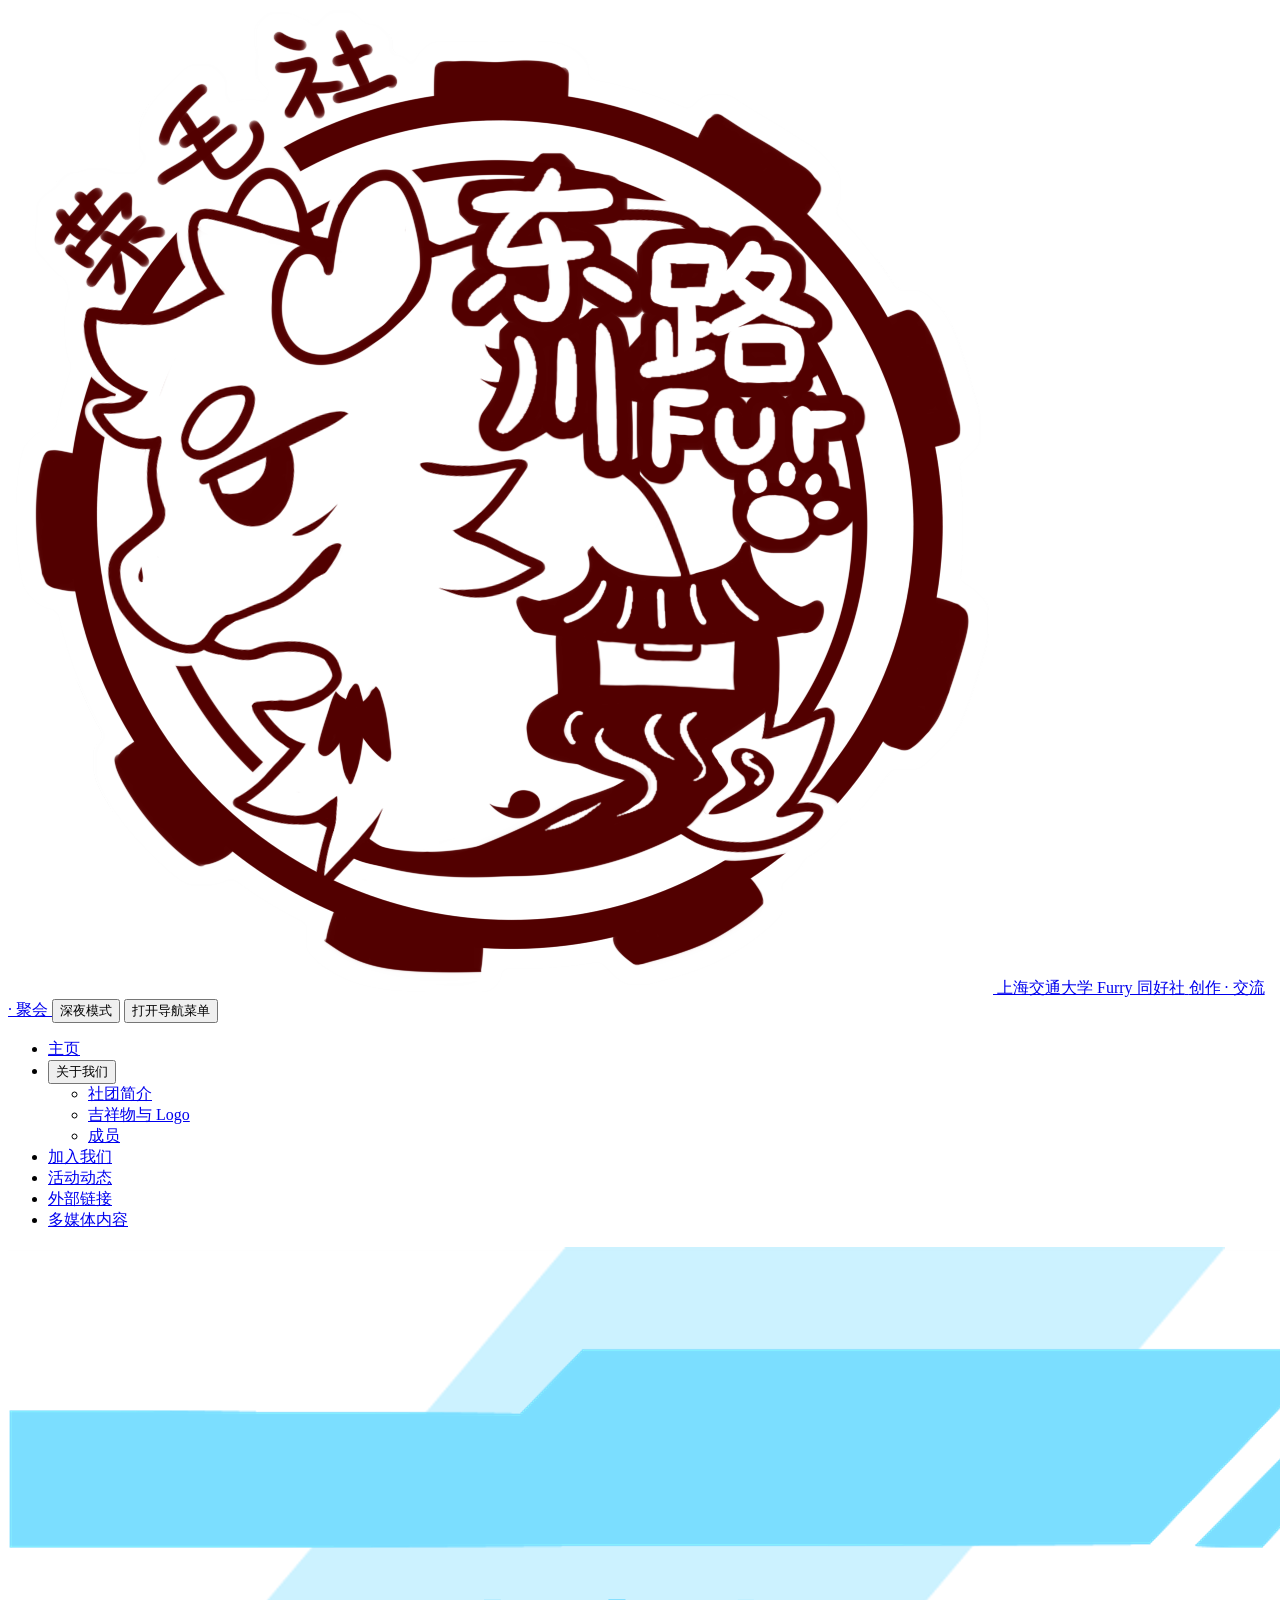
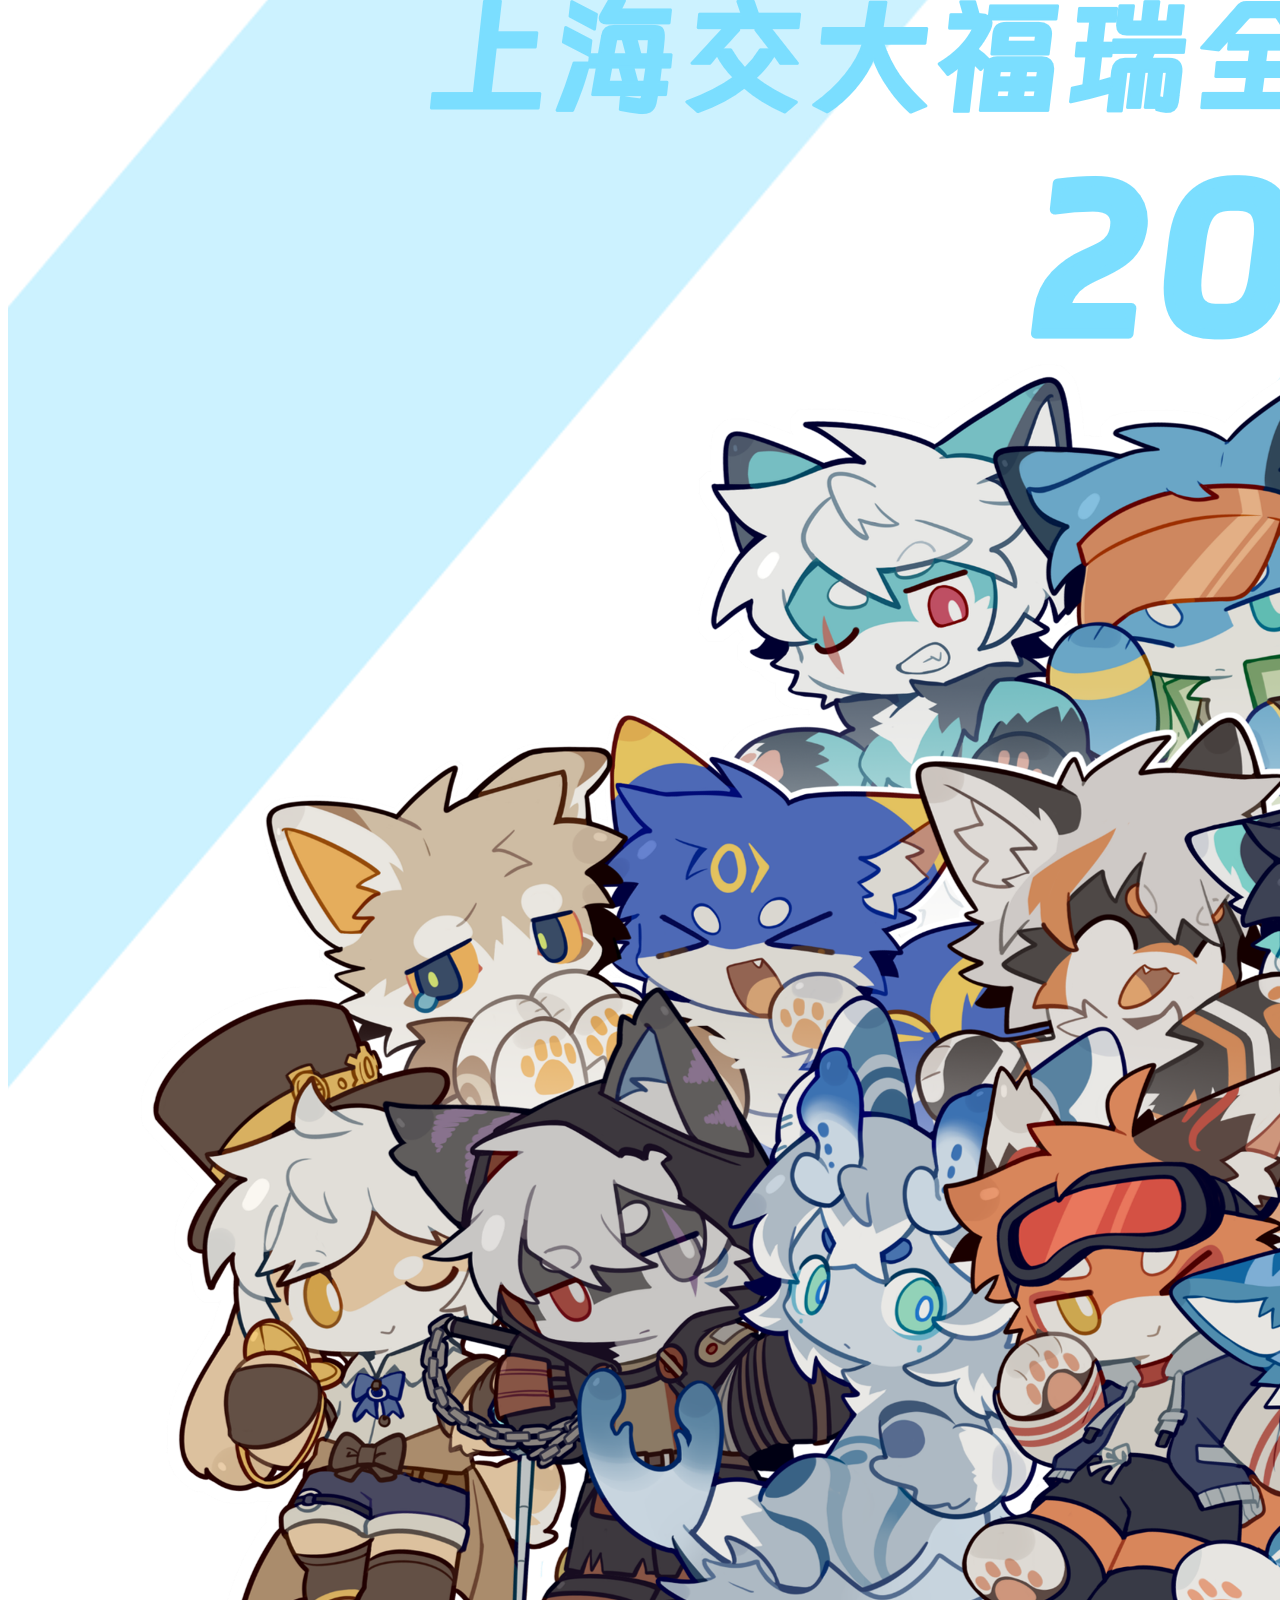
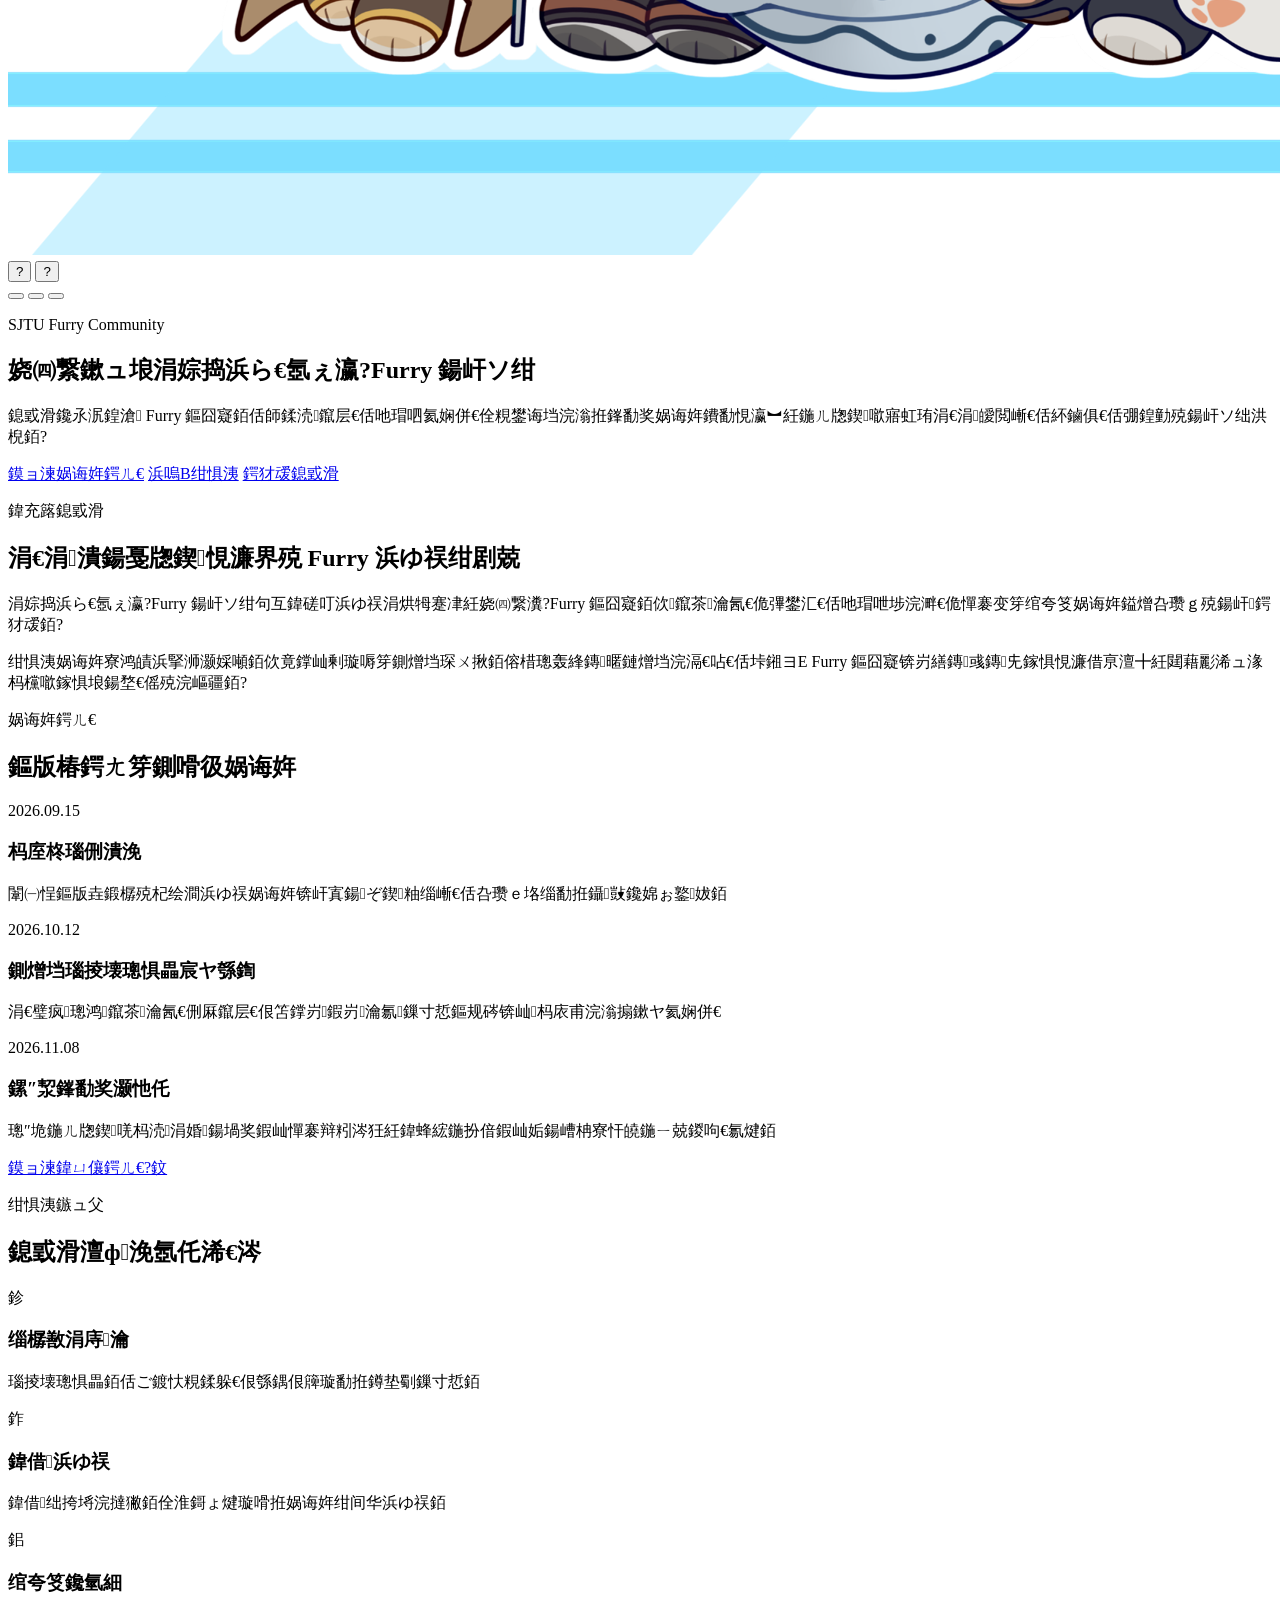
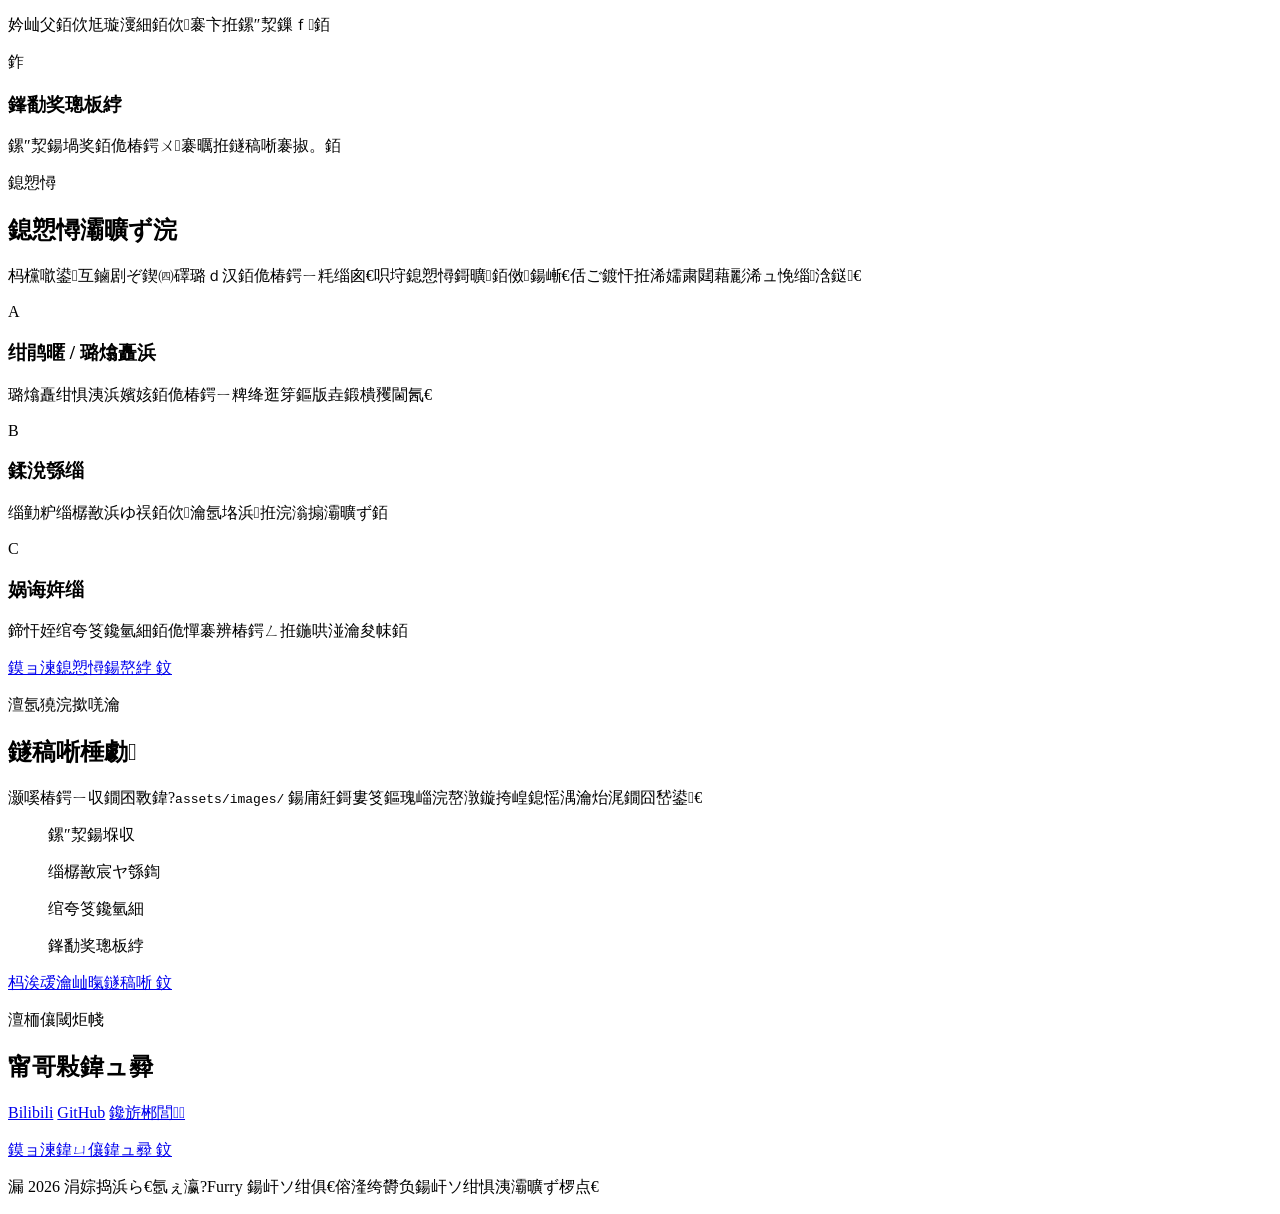
==== index.html @ 6d2794b7 "repair broken page markup" ====
<!doctype html>
<html lang="zh-CN">
<head>
  <meta charset="utf-8">
  <meta name="viewport" content="width=device-width, initial-scale=1">
  <meta name="description" content="涓婃捣浜ら€氬ぇ瀛?Furry 鍚屽ソ绀句富椤碉紝鍖呭惈绀惧洟绠€浠嬨€佹椿鍔ㄩ€氬憡銆佹垚鍛樹粙缁嶃€佸閮ㄩ摼鎺ュ拰鐩稿唽鍐呭銆?>
  <title>涓婃捣浜ら€氬ぇ瀛?Furry 鍚屽ソ绀</title>
  <link rel="stylesheet" href="styles.css">
</head>
<body data-page="index">
  <div data-site-nav-slot></div>

  <main>
    <section class="hero" id="home" aria-label="涓婚〉娆㈣繋鍖?>
      <div class="carousel" data-carousel>
        <div class="slides">
          <article class="slide is-active" data-slide>
            <img src="assets/images/index_display/2025.png" alt="2025 ??????" onerror="this.style.display='none'; this.parentElement.classList.add('is-empty');">
          </article>
          <article class="slide" data-slide>
            <div class="slide-placeholder slide-workshop" role="img" aria-label="??????"></div>
          </article>
          <article class="slide" data-slide>
            <div class="slide-placeholder slide-photo" role="img" aria-label="??????"></div>
          </article>
        </div>
        <button class="carousel-btn prev" type="button" aria-label="?????" data-prev>?</button>
        <button class="carousel-btn next" type="button" aria-label="?????" data-next>?</button>
        <div class="carousel-dots" aria-label="?????">
          <button class="is-active" type="button" aria-label="???? 1 ???" data-dot="0"></button>
          <button type="button" aria-label="???? 2 ???" data-dot="1"></button>
          <button type="button" aria-label="???? 3 ???" data-dot="2"></button>
        </div>
      </div>

      <div class="hero-copy">
        <p class="eyebrow">SJTU Furry Community</p>
        <h1>娆㈣繋鏉ュ埌涓婃捣浜ら€氬ぇ瀛?Furry 鍚屽ソ绀</h1>
        <p>
          鎴戜滑鑱氶泦鍠滄 Furry 鏂囧寲銆佸師鍒涜鑹层€佸吔瑁呬氦娴併€佺粯鐢诲垱浣滃拰鎽勫奖娲诲姩鐨勫悓瀛︼紝鍦ㄦ牎鍥噷寤虹珛涓€涓皧閲嶃€佸紑鏀俱€佸弸鍠勭殑鍚屽ソ绌洪棿銆?
        </p>
        <div class="hero-actions">
          <a class="btn primary" href="announcements/index.html">鏌ョ湅娲诲姩鍔ㄦ€</a>
          <a class="btn secondary" href="about.html">浜嗚В绀惧洟</a>
          <a class="btn secondary" href="join.html">鍔犲叆鎴戜滑</a>
        </div>
      </div>
    </section>

    <section class="section intro" id="intro">
      <div class="section-inner two-column">
        <div>
          <p class="eyebrow">鍏充簬鎴戜滑</p>
          <h2>涓€涓潰鍚戞牎鍥悓濂界殑 Furry 浜ゆ祦绀剧兢</h2>
        </div>
        <div class="prose">
          <p>
            涓婃捣浜ら€氬ぇ瀛?Furry 鍚屽ソ绀句互鍏磋叮浜ゆ祦涓烘牳蹇冿紝娆㈣繋瀵?Furry 鏂囧寲銆佽鑹茶瀹氥€佹彃鐢汇€佸吔瑁呭埗浣溿€佹憚褰变笌绾夸笅娲诲姩鎰熷叴瓒ｇ殑鍚屽鍔犲叆銆?
          </p>
          <p>
            绀惧洟娲诲姩寮鸿皟浜掔浉灏婇噸銆佽竟鐣屾剰璇嗕笌鍘熷垱琛ㄨ揪銆傛棤璁轰綘鏄暱鏈熷垱浣滆€呫€佸垰鎺ヨЕ Furry 鏂囧寲锛岃繕鏄彧鏄兂鎵惧悓濂借亰澶╋紝閮藉彲浠ュ湪杩欓噷鎵惧埌鍚堥€傜殑浣嶇疆銆?
          </p>
        </div>
      </div>
    </section>

    <section class="section band" id="announcements">
      <div class="section-inner">
        <div class="section-heading">
          <p class="eyebrow">娲诲姩鍔ㄦ€</p>
          <h2>鏂版椿鍔ㄤ笌鍘嗗彶娲诲姩</h2>
        </div>
        <!-- 棣栭〉鍙睍绀烘渶杩戜笁鏉℃椿鍔ㄥ姩鎬侊紱瀹屾暣鍐呭璇峰湪 hugo/content/announcements/ 涓淮鎶ゃ€?-->
        <div class="notice-list">
          <article class="notice">
            <time datetime="2026-09-15">2026.09.15</time>
            <h3>杩庢柊瑙侀潰浼</h3>
            <p>闈㈠悜鏂版垚鍛樼殑杞绘澗浜ゆ祦娲诲姩锛屽寘鍚ぞ鍥粙缁嶃€佸叴瓒ｅ垎缁勫拰鑷敱鑱婂ぉ鐜妭銆</p>
          </article>
          <article class="notice">
            <time datetime="2026-10-12">2026.10.12</time>
            <h3>鍘熷垱瑙掕壊璁惧畾宸ヤ綔鍧</h3>
            <p>涓€璧疯璁鸿鑹茶瀹氥€侀厤鑹层€佷笘鐣岃鍜岃瀹氱鏁寸悊鏂规硶锛屾杩庡甫浣滃搧鏉ヤ氦娴併€</p>
          </article>
          <article class="notice">
            <time datetime="2026-11-08">2026.11.08</time>
            <h3>鏍″洯鎽勫奖灏忚仛</h3>
            <p>璁″垝鍦ㄦ牎鍥唴杩涜涓婚鍚堝奖鍜屾憚褰辩粌涔狅紝鍏蜂綋鍦扮偣鍜屾姤鍚嶆柟寮忓皢鍦ㄧ兢鍐呴€氱煡銆</p>
          </article>
        </div>
        <p class="section-more"><a href="announcements/index.html">鏌ョ湅鍏ㄩ儴鍔ㄦ€?鈫</a></p>
      </div>
    </section>

    <section class="section" id="what-we-do">
      <div class="section-inner">
        <div class="section-heading">
          <p class="eyebrow">绀惧洟鏃ュ父</p>
          <h2>鎴戜滑澶ф浼氬仛浠€涔</h2>
        </div>
        <div class="feature-grid">
          <article class="feature">
            <span class="feature-icon">鉁</span>
            <h3>缁樼敾涓庤瀹</h3>
            <p>瑙掕壊璁惧畾銆佸ご鍍忕粯鍒躲€佷綔鍝佷簰璇勫拰鐏垫劅鏁寸悊銆</p>
          </article>
          <article class="feature">
            <span class="feature-icon">鈼</span>
            <h3>鍏借浜ゆ祦</h3>
            <p>鍏借绌挎埓浣撻獙銆佺淮鎶ょ煡璇嗗拰娲诲姩绀间华浜ゆ祦銆</p>
          </article>
          <article class="feature">
            <span class="feature-icon">鈻</span>
            <h3>绾夸笅鑱氫細</h3>
            <p>妗屾父銆佽尪璇濅細銆佽褰卞拰鏍″洯鏁ｆ銆</p>
          </article>
          <article class="feature">
            <span class="feature-icon">鈼</span>
            <h3>鎽勫奖璁板綍</h3>
            <p>鏍″洯鍚堝奖銆佹椿鍔ㄨ褰曞拰鐩稿唽褰掓。銆</p>
          </article>
        </div>
      </div>
    </section>

    <section class="section band" id="members">
      <div class="section-inner">
        <div class="section-heading">
          <p class="eyebrow">鎴愬憳</p>
          <h2>鎴愬憳灞曠ず浣</h2>
          <p>杩欓噷鍙互鏀剧ぞ鍥㈣礋璐ｄ汉銆佹椿鍔ㄧ粍缁囪€呮垨鎴愬憳鎶曠銆傚鍚嶃€佸ご鍍忓拰浠嬬粛閮藉彲浠ュ悗缁浛鎹€</p>
        </div>
        <div class="member-grid">
          <!-- 棣栭〉鍙斁灏戦噺鎴愬憳鎴栭儴闂ㄩ瑙堬紱瀹屾暣绀惧憳璧勬枡璇峰湪 members.html 涓淮鎶ゃ€?-->
          <article class="member">
            <div class="avatar-placeholder">A</div>
            <h3>绀鹃暱 / 璐熻矗浜</h3>
            <p>璐熻矗绀惧洟浜嬪姟銆佹椿鍔ㄧ粺绛逛笌鏂版垚鍛樻矡閫氥€</p>
          </article>
          <article class="member">
            <div class="avatar-placeholder">B</div>
            <h3>鍒涗綔缁</h3>
            <p>缁勭粐缁樼敾浜ゆ祦銆佽瀹氬垎浜拰浣滃搧灞曠ず銆</p>
          </article>
          <article class="member">
            <div class="avatar-placeholder">C</div>
            <h3>娲诲姩缁</h3>
            <p>鍗忓姪绾夸笅鑱氫細銆佹憚褰辨椿鍔ㄥ拰鍦哄湴瀹夋帓銆</p>
          </article>
        </div>
        <p class="section-more"><a href="members.html">鏌ョ湅鎴愬憳鍚嶅綍 鈫</a></p>
      </div>
    </section>

    <section class="section" id="gallery">
      <div class="section-inner">
        <div class="section-heading">
          <p class="eyebrow">澶氬獟浣撳唴瀹</p>
          <h2>鐩稿唽棰勮</h2>
          <p>灏嗘椿鍔ㄧ収鐗囨斁鍏?<code>assets/images/</code> 鍚庯紝鎶婁笅鏂瑰崰浣嶅潡鏇挎崲鎴愮湡瀹炲浘鐗囧嵆鍙€</p>
        </div>
        <!-- 鍥剧墖鏇挎崲鏂规硶锛氭妸鍥剧墖鏀惧叆 assets/images/锛屽啀鎶婂崰浣?div 鏀规垚 img锛屼緥濡傦細
             <img src="assets/images/activity-01.jpg" alt="娲诲姩鍐呭鎻忚堪">
        -->
        <div class="gallery-grid">
          <figure>
            <div class="gallery-placeholder gallery-one"></div>
            <figcaption>鏍″洯鍚堢収</figcaption>
          </figure>
          <figure>
            <div class="gallery-placeholder gallery-two"></div>
            <figcaption>缁樼敾宸ヤ綔鍧</figcaption>
          </figure>
          <figure>
            <div class="gallery-placeholder gallery-three"></div>
            <figcaption>绾夸笅鑱氫細</figcaption>
          </figure>
          <figure>
            <div class="gallery-placeholder gallery-four"></div>
            <figcaption>鎽勫奖璁板綍</figcaption>
          </figure>
        </div>
        <p class="section-more"><a href="gallery.html">杩涘叆瀹屾暣鐩稿唽 鈫</a></p>
      </div>
    </section>

    <section class="section band" id="links">
      <div class="section-inner">
        <div class="section-heading">
          <p class="eyebrow">澶栭儴閾炬帴</p>
          <h2>甯哥敤鍏ュ彛</h2>
        </div>
        <!-- 灏嗕笅闈?href 涓殑 # 鏇挎崲涓虹湡瀹炵綉鍧€銆?-->
        <div class="link-list">
          <a href="#" aria-label="绀惧洟 QQ 缇ら摼鎺ュ崰浣?>绀惧洟 QQ 缇</a>
          <a href="#" aria-label="Bilibili 閾炬帴鍗犱綅">Bilibili</a>
          <a href="#" aria-label="GitHub 閾炬帴鍗犱綅">GitHub</a>
          <a href="mailto:example@example.com">鑱旂郴閭</a>
        </div>
        <p class="section-more"><a href="links.html">鏌ョ湅鍏ㄩ儴鍏ュ彛 鈫</a></p>
      </div>
    </section>
  </main>

  <footer class="footer">
    <p>漏 2026 涓婃捣浜ら€氬ぇ瀛?Furry 鍚屽ソ绀俱€傛湰绔欎负鍚屽ソ绀惧洟灞曠ず椤点€</p>
  </footer>

  <script src="nav.js"></script>
  <script src="script.js"></script>
</body>
</html>
---- styles.css ----
:root {
  --bg: #fffdf8;
  --surface: #ffffff;
  --ink: #1e2430;
  --muted: #657080;
  --line: #e4e8ee;
  --header-bg: rgba(255, 253, 248, 0.92);
  --header-border: rgba(228, 232, 238, 0.85);
  --band: #f4f8f6;
  --coral: #e85d56;
  --teal: #2f9c95;
  --yellow: #f2b84b;
  --leaf: #78a866;
  --shadow: 0 18px 45px rgba(30, 36, 48, 0.12);
  --card-shadow: 0 10px 28px rgba(30, 36, 48, 0.06);
  --hero-overlay: linear-gradient(90deg, rgba(30, 36, 48, 0.64), rgba(30, 36, 48, 0.22) 54%, rgba(30, 36, 48, 0.08));
  --radius: 8px;
  color-scheme: light;
}

:root[data-theme="dark"] {
  --bg: #111418;
  --surface: #1a2027;
  --ink: #edf2f7;
  --muted: #a7b2c2;
  --line: #303946;
  --header-bg: rgba(17, 20, 24, 0.9);
  --header-border: rgba(48, 57, 70, 0.88);
  --band: #151b22;
  --coral: #ff766f;
  --teal: #63d2c9;
  --yellow: #ffd166;
  --leaf: #9fca8f;
  --shadow: 0 18px 45px rgba(0, 0, 0, 0.36);
  --card-shadow: 0 10px 28px rgba(0, 0, 0, 0.24);
  --hero-overlay: linear-gradient(90deg, rgba(10, 13, 18, 0.76), rgba(10, 13, 18, 0.34) 54%, rgba(10, 13, 18, 0.14));
  color-scheme: dark;
}

* {
  box-sizing: border-box;
}

html {
  scroll-behavior: smooth;
}

body {
  margin: 0;
  background: var(--bg);
  color: var(--ink);
  font-family: -apple-system, BlinkMacSystemFont, "Segoe UI", "Microsoft YaHei", sans-serif;
  line-height: 1.6;
  transition: background-color 180ms ease, color 180ms ease;
}

a {
  color: inherit;
  text-decoration: none;
}

img {
  display: block;
  max-width: 100%;
}

button {
  font: inherit;
}

.sr-only {
  position: absolute;
  width: 1px;
  height: 1px;
  padding: 0;
  margin: -1px;
  overflow: hidden;
  clip: rect(0, 0, 0, 0);
  white-space: nowrap;
  border: 0;
}

.site-header {
  position: sticky;
  top: 0;
  z-index: 20;
  background: var(--header-bg);
  border-bottom: 1px solid var(--header-border);
  backdrop-filter: blur(18px);
}

.nav {
  width: min(1160px, calc(100% - 40px));
  min-height: 72px;
  margin: 0 auto;
  display: flex;
  align-items: center;
  justify-content: space-between;
  gap: 24px;
}

.brand {
  display: inline-flex;
  align-items: center;
  gap: 12px;
  min-width: 0;
}

.logo-slot {
  width: 48px;
  height: 48px;
  flex: 0 0 48px;
  display: grid;
  place-items: center;
  overflow: hidden;
  border: 2px dashed rgba(47, 156, 149, 0.45);
  border-radius: 50%;
  background: linear-gradient(135deg, rgba(47, 156, 149, 0.16), rgba(242, 184, 75, 0.18));
}

.logo-slot.is-empty::before {
  content: "LOGO";
  color: var(--teal);
  font-size: 0.72rem;
  font-weight: 800;
  letter-spacing: 0;
}

.brand-title,
.brand-subtitle {
  display: block;
}

.brand-title {
  font-weight: 800;
  line-height: 1.2;
}

.brand-subtitle {
  color: var(--muted);
  font-size: 0.82rem;
}

.nav-menu {
  list-style: none;
  margin: 0;
  margin-left: auto;
  padding: 0;
  display: flex;
  align-items: center;
  gap: 4px;
}

.nav-menu a,
.nav-menu button,
.theme-toggle {
  display: inline-flex;
  align-items: center;
  min-height: 40px;
  padding: 8px 14px;
  border: 0;
  border-radius: var(--radius);
  background: transparent;
  color: var(--ink);
  cursor: pointer;
}

.nav-menu a:hover,
.nav-menu button:hover,
.theme-toggle:hover,
.nav-menu a:focus-visible,
.nav-menu button:focus-visible,
.theme-toggle:focus-visible,
.nav-menu a.is-current,
.nav-menu button.is-current {
  outline: 0;
  background: rgba(47, 156, 149, 0.11);
}

.has-submenu {
  position: relative;
}

.has-submenu > button::after {
  content: "";
  width: 0;
  height: 0;
  margin-left: 6px;
  border-left: 5px solid transparent;
  border-right: 5px solid transparent;
  border-top: 6px solid var(--teal);
  transform: translateY(1px);
  transition: transform 180ms ease;
}

.has-submenu:hover > button::after,
.has-submenu:focus-within > button::after,
.has-submenu.is-open > button::after {
  transform: translateY(1px) rotate(180deg);
}

.theme-toggle {
  gap: 8px;
  border: 0;
  border-radius: var(--radius);
  background: transparent;
  color: var(--ink);
  cursor: pointer;
}

.theme-icon {
  width: 1.1em;
  text-align: center;
}

.theme-toggle .theme-icon::before {
  content: "☾";
}

:root[data-theme="dark"] .theme-toggle .theme-icon::before {
  content: "☀";
}

.submenu {
  position: absolute;
  top: calc(100% + 8px);
  left: 0;
  min-width: 150px;
  margin: 0;
  padding: 8px;
  list-style: none;
  border: 1px solid var(--line);
  border-radius: var(--radius);
  background: var(--surface);
  box-shadow: var(--shadow);
  opacity: 0;
  visibility: hidden;
  transform: translateY(-8px);
  transition: opacity 180ms ease, transform 180ms ease, visibility 180ms ease;
}

.has-submenu:hover .submenu,
.has-submenu:focus-within .submenu {
  opacity: 1;
  visibility: visible;
  transform: translateY(0);
}

.submenu a {
  width: 100%;
  white-space: nowrap;
}

.nav-toggle {
  display: none;
  width: 44px;
  height: 44px;
  border: 1px solid var(--line);
  border-radius: var(--radius);
  background: var(--surface);
  cursor: pointer;
}

.nav-toggle span:not(.sr-only) {
  display: block;
  width: 20px;
  height: 2px;
  margin: 4px auto;
  background: var(--ink);
}

.hero {
  position: relative;
  min-height: calc(100vh - 72px);
  display: grid;
  align-items: end;
  overflow: hidden;
}

.carousel,
.slides,
.slide,
.slide-placeholder {
  position: absolute;
  inset: 0;
}

.slide {
  opacity: 0;
  transition: opacity 500ms ease;
}

.slide.is-active {
  opacity: 1;
}

.slide-placeholder {
  background-size: cover;
  background-position: center;
}

.slide-placeholder::after {
  content: "";
  position: absolute;
  inset: 0;
  background: var(--hero-overlay);
}

.slide-campus {
  background:
    radial-gradient(circle at 24% 30%, rgba(232, 93, 86, 0.72), transparent 16%),
    radial-gradient(circle at 72% 42%, rgba(47, 156, 149, 0.62), transparent 18%),
    linear-gradient(135deg, #87b88d 0%, #e6d88b 42%, #92c7cf 100%);
}

.slide-workshop {
  background:
    radial-gradient(circle at 66% 32%, rgba(242, 184, 75, 0.82), transparent 17%),
    radial-gradient(circle at 32% 58%, rgba(47, 156, 149, 0.72), transparent 18%),
    linear-gradient(135deg, #f7f4ea 0%, #b8d7dc 52%, #eaa29d 100%);
}

.slide-photo {
  background:
    radial-gradient(circle at 40% 38%, rgba(120, 168, 102, 0.72), transparent 18%),
    radial-gradient(circle at 76% 58%, rgba(232, 93, 86, 0.62), transparent 15%),
    linear-gradient(135deg, #8cc1a4 0%, #c8d97a 45%, #d8eef0 100%);
}

.carousel-btn {
  position: absolute;
  top: 50%;
  z-index: 4;
  width: 44px;
  height: 44px;
  border: 1px solid rgba(255, 255, 255, 0.58);
  border-radius: 50%;
  background: rgba(255, 255, 255, 0.22);
  color: #fff;
  font-size: 2rem;
  line-height: 1;
  cursor: pointer;
  transform: translateY(-50%);
}

.carousel-btn:hover,
.carousel-btn:focus-visible {
  outline: 0;
  background: rgba(255, 255, 255, 0.34);
}

.carousel-btn.prev {
  left: 24px;
}

.carousel-btn.next {
  right: 24px;
}

.carousel-dots {
  position: absolute;
  left: 50%;
  bottom: 28px;
  z-index: 5;
  display: flex;
  gap: 10px;
  transform: translateX(-50%);
}

.carousel-dots button {
  width: 10px;
  height: 10px;
  padding: 0;
  border: 1px solid rgba(255, 255, 255, 0.8);
  border-radius: 50%;
  background: rgba(255, 255, 255, 0.35);
  cursor: pointer;
}

.carousel-dots button.is-active {
  background: #fff;
}

.hero-copy {
  position: relative;
  z-index: 3;
  width: min(1160px, calc(100% - 40px));
  margin: 0 auto;
  padding: 0 0 118px;
  color: #fff;
}

.hero-copy h1 {
  max-width: 780px;
  margin: 0;
  font-size: clamp(2.3rem, 5vw, 5.4rem);
  line-height: 1.05;
  letter-spacing: 0;
}

.hero-copy p:not(.eyebrow) {
  max-width: 670px;
  margin: 22px 0 0;
  font-size: 1.08rem;
}

.eyebrow {
  margin: 0 0 12px;
  color: var(--teal);
  font-size: 0.82rem;
  font-weight: 800;
  letter-spacing: 0;
  text-transform: uppercase;
}

.hero-copy .eyebrow {
  color: #ffe08d;
}

.hero-actions {
  display: flex;
  flex-wrap: wrap;
  gap: 12px;
  margin-top: 28px;
}

.btn {
  display: inline-flex;
  align-items: center;
  justify-content: center;
  min-height: 44px;
  padding: 10px 18px;
  border-radius: var(--radius);
  font-weight: 700;
}

.btn.primary {
  background: var(--coral);
  color: #fff;
}

.btn.secondary {
  border: 1px solid rgba(255, 255, 255, 0.7);
  color: #fff;
}

.section {
  padding: 86px 0;
}

.band {
  background: var(--band);
}

.section-inner {
  width: min(1160px, calc(100% - 40px));
  margin: 0 auto;
}

.two-column {
  display: grid;
  grid-template-columns: minmax(240px, 0.8fr) minmax(0, 1.2fr);
  gap: 52px;
  align-items: start;
}

h2 {
  margin: 0;
  font-size: clamp(1.8rem, 3vw, 3rem);
  line-height: 1.18;
  letter-spacing: 0;
}

h3 {
  margin: 0 0 8px;
  font-size: 1.08rem;
}

.prose p,
.section-heading p,
.notice p,
.feature p,
.member p {
  color: var(--muted);
}

.prose p:first-child {
  margin-top: 0;
}

.section-heading {
  max-width: 680px;
  margin-bottom: 30px;
}

.notice-list,
.feature-grid,
.member-grid,
.gallery-grid {
  display: grid;
  gap: 18px;
}

.notice-list {
  grid-template-columns: repeat(3, minmax(0, 1fr));
}

.feature-grid {
  grid-template-columns: repeat(4, minmax(0, 1fr));
}

.member-grid {
  grid-template-columns: repeat(3, minmax(0, 1fr));
}

.gallery-grid {
  grid-template-columns: repeat(4, minmax(0, 1fr));
}

.notice,
.feature,
.member,
.gallery-grid figure {
  margin: 0;
  border: 1px solid var(--line);
  border-radius: var(--radius);
  background: var(--surface);
  box-shadow: var(--card-shadow);
}

.notice,
.feature,
.member {
  padding: 22px;
}

.notice time {
  display: block;
  margin-bottom: 12px;
  color: var(--coral);
  font-size: 0.88rem;
  font-weight: 800;
}

.feature-icon {
  display: inline-grid;
  place-items: center;
  width: 36px;
  height: 36px;
  margin-bottom: 18px;
  border-radius: 50%;
  background: rgba(47, 156, 149, 0.12);
  color: var(--teal);
  font-weight: 900;
}

.avatar-placeholder {
  width: 64px;
  height: 64px;
  display: grid;
  place-items: center;
  margin-bottom: 18px;
  border-radius: 50%;
  background: linear-gradient(135deg, rgba(232, 93, 86, 0.18), rgba(47, 156, 149, 0.18));
  color: var(--teal);
  font-weight: 900;
}

.gallery-grid figure {
  overflow: hidden;
}

.gallery-placeholder {
  aspect-ratio: 4 / 3;
  background-size: cover;
}

.gallery-one {
  background: linear-gradient(135deg, rgba(47, 156, 149, 0.32), rgba(242, 184, 75, 0.45));
}

.gallery-two {
  background: linear-gradient(135deg, rgba(232, 93, 86, 0.28), rgba(47, 156, 149, 0.34));
}

.gallery-three {
  background: linear-gradient(135deg, rgba(120, 168, 102, 0.32), rgba(242, 184, 75, 0.34));
}

.gallery-four {
  background: linear-gradient(135deg, rgba(47, 156, 149, 0.26), rgba(232, 93, 86, 0.32));
}

figcaption {
  padding: 14px 16px;
  color: var(--muted);
}

.link-list {
  display: flex;
  flex-wrap: wrap;
  gap: 12px;
}

.link-list a {
  display: inline-flex;
  align-items: center;
  min-height: 44px;
  padding: 10px 16px;
  border: 1px solid var(--line);
  border-radius: var(--radius);
  background: var(--surface);
  color: var(--teal);
  font-weight: 800;
}

.link-list a:hover,
.link-list a:focus-visible {
  outline: 0;
  border-color: rgba(47, 156, 149, 0.5);
  background: rgba(47, 156, 149, 0.08);
}

.footer {
  padding: 28px 20px;
  border-top: 1px solid var(--line);
  color: var(--muted);
  text-align: center;
}

.footer p {
  margin: 0;
}

.section-more {
  margin: 24px 0 0;
}

.section-more a,
.text-link {
  color: var(--teal);
  font-weight: 800;
}

/* 内页公共样式：about、announcements、links、gallery 共用。 */
.page-hero {
  padding: 88px 0 66px;
  border-bottom: 1px solid var(--line);
  background:
    linear-gradient(120deg, rgba(47, 156, 149, 0.13), transparent 42%),
    linear-gradient(300deg, rgba(242, 184, 75, 0.18), transparent 46%),
    var(--bg);
}

.page-hero-inner {
  width: min(1160px, calc(100% - 40px));
  margin: 0 auto;
}

.page-hero h1 {
  max-width: 760px;
  margin: 0;
  font-size: clamp(2.2rem, 5vw, 4.5rem);
  line-height: 1.08;
  letter-spacing: 0;
}

.page-hero p:not(.eyebrow) {
  max-width: 680px;
  margin: 18px 0 0;
  color: var(--muted);
  font-size: 1.05rem;
}

.page-index {
  display: flex;
  flex-wrap: wrap;
  gap: 10px;
  margin-top: 28px;
}

.page-index a {
  padding: 8px 12px;
  border: 1px solid var(--line);
  border-radius: var(--radius);
  background: var(--surface);
  color: var(--teal);
  font-weight: 700;
}

.content-grid {
  display: grid;
  grid-template-columns: 240px minmax(0, 1fr);
  gap: 52px;
}

.content-label {
  color: var(--teal);
  font-weight: 800;
}

.detail-list {
  display: grid;
  grid-template-columns: repeat(2, minmax(0, 1fr));
  gap: 18px;
}

.detail-item {
  padding: 20px 0;
  border-top: 2px solid var(--teal);
}

.detail-item p {
  margin-bottom: 0;
  color: var(--muted);
}

.member-list,
.announcement-list {
  border-top: 1px solid var(--line);
}

.member-row {
  display: grid;
  grid-template-columns: 80px minmax(160px, 0.45fr) minmax(0, 1fr);
  gap: 24px;
  align-items: center;
  padding: 22px 0;
  border-bottom: 1px solid var(--line);
}

.member-row .avatar-placeholder {
  margin: 0;
}

.member-row h3,
.member-row p {
  margin: 0;
}

.member-row p {
  color: var(--muted);
}

.member-avatar {
  width: 64px;
  height: 64px;
  object-fit: cover;
  border-radius: 50%;
}

.roster-grid {
  display: grid;
  grid-template-columns: repeat(4, minmax(0, 1fr));
  gap: 18px;
}

.roster-card {
  min-width: 0;
  padding: 22px;
  border: 1px solid var(--line);
  border-radius: var(--radius);
  background: var(--surface);
}

.roster-card .avatar-placeholder {
  margin-bottom: 16px;
}

.roster-card h3,
.roster-card p {
  margin: 0;
}

.roster-card p {
  color: var(--muted);
  font-size: 0.92rem;
}

.roster-avatar {
  width: 72px;
  height: 72px;
  margin-bottom: 16px;
  object-fit: cover;
  border-radius: 50%;
}

.announcement-item {
  display: grid;
  grid-template-columns: 150px minmax(0, 1fr);
  gap: 30px;
  padding: 30px 0;
  border-bottom: 1px solid var(--line);
}

.announcement-item time {
  color: var(--coral);
  font-weight: 800;
}

.announcement-item h2 {
  font-size: 1.45rem;
}

.announcement-item p {
  margin-bottom: 0;
  color: var(--muted);
}

.status-tag {
  display: inline-block;
  margin-bottom: 10px;
  color: var(--teal);
  font-size: 0.8rem;
  font-weight: 800;
}

.directory {
  display: grid;
  grid-template-columns: repeat(2, minmax(0, 1fr));
  gap: 18px 36px;
}

.directory-item {
  display: grid;
  grid-template-columns: 52px minmax(0, 1fr) auto;
  gap: 16px;
  align-items: center;
  padding: 22px 0;
  border-bottom: 1px solid var(--line);
}

.link-mark {
  width: 52px;
  height: 52px;
  display: grid;
  place-items: center;
  border-radius: var(--radius);
  background: rgba(47, 156, 149, 0.12);
  color: var(--teal);
  font-weight: 900;
}

.directory-item h2 {
  font-size: 1.12rem;
}

.directory-item p {
  margin: 4px 0 0;
  color: var(--muted);
  font-size: 0.92rem;
}

.directory-arrow {
  color: var(--teal);
  font-size: 1.3rem;
}

.album-section + .album-section {
  margin-top: 64px;
}

.album-heading {
  display: flex;
  align-items: end;
  justify-content: space-between;
  gap: 24px;
  margin-bottom: 22px;
}

.album-heading p {
  margin: 0;
  color: var(--muted);
}

.media-grid {
  display: grid;
  grid-template-columns: repeat(3, minmax(0, 1fr));
  gap: 18px;
}

.media-item {
  margin: 0;
  overflow: hidden;
  border: 1px solid var(--line);
  border-radius: var(--radius);
  background: var(--surface);
}

.media-placeholder {
  aspect-ratio: 4 / 3;
  display: grid;
  place-items: center;
  background: linear-gradient(135deg, rgba(47, 156, 149, 0.2), rgba(242, 184, 75, 0.28));
  color: var(--teal);
  font-weight: 800;
}

/* 相册真实图片：与占位块保持一致的 4:3 比例，超出部分居中裁切 */
.media-item img {
  width: 100%;
  aspect-ratio: 4 / 3;
  object-fit: cover;
}

.empty-note {
  padding: 22px;
  border-left: 3px solid var(--yellow);
  background: rgba(242, 184, 75, 0.1);
  color: var(--muted);
}

@media (max-width: 900px) {
  .nav {
    min-height: 64px;
  }

  .nav-toggle {
    display: block;
  }

  .nav-menu {
    position: absolute;
    top: 64px;
    left: 20px;
    right: 20px;
    display: none;
    align-items: stretch;
    padding: 12px;
    border: 1px solid var(--line);
    border-radius: var(--radius);
    background: var(--surface);
    box-shadow: var(--shadow);
  }

  .nav-menu.is-open {
    display: block;
  }

  .nav-menu a,
  .nav-menu button,
  .theme-toggle {
    width: 100%;
    justify-content: space-between;
  }

  .submenu {
    position: static;
    display: none;
    box-shadow: none;
    border: 0;
    padding: 0 0 6px 16px;
    opacity: 1;
    visibility: visible;
    transform: none;
  }

  .has-submenu.is-open .submenu {
    display: block;
  }

  .hero {
    min-height: calc(100vh - 64px);
  }

  .carousel-btn {
    display: none;
  }

  .hero-copy {
    padding-bottom: 96px;
  }

  .two-column,
  .notice-list,
  .feature-grid,
  .member-grid,
  .gallery-grid,
  .content-grid,
  .detail-list,
  .directory,
  .media-grid {
    grid-template-columns: 1fr;
  }

  .roster-grid {
    grid-template-columns: repeat(2, minmax(0, 1fr));
  }

  .member-row,
  .announcement-item {
    grid-template-columns: 1fr;
    gap: 12px;
  }

  .member-row {
    align-items: start;
  }

  .section {
    padding: 62px 0;
  }
}

@media (max-width: 560px) {
  .nav,
  .section-inner,
  .hero-copy {
    width: min(100% - 28px, 1160px);
  }

  .brand-title {
    font-size: 0.95rem;
  }

  .brand-subtitle {
    display: none;
  }

  .logo-slot {
    width: 42px;
    height: 42px;
    flex-basis: 42px;
  }

  .hero-copy h1 {
    font-size: 2.1rem;
  }

  .hero-actions {
    display: grid;
  }

  .roster-grid {
    grid-template-columns: 1fr;
  }
}

@media (prefers-reduced-motion: reduce) {
  html {
    scroll-behavior: auto;
  }

  *,
  *::before,
  *::after {
    transition-duration: 0.01ms !important;
    animation-duration: 0.01ms !important;
    animation-iteration-count: 1 !important;
  }
}

/* ============================================================
   界面美化增强（2026-08）
   原则：不改变原有布局与配色体系，所有颜色均取自 :root 变量，
   深夜模式自动适配； prefers-reduced-motion 用户不受影响。
   ============================================================ */

/* 选中文字时使用品牌青色高亮 */
::selection {
  background: rgba(47, 156, 149, 0.24);
}

:root[data-theme="dark"] ::selection {
  background: rgba(99, 210, 201, 0.32);
}

/* 大标题自动平衡换行，避免短词孤行 */
h1,
h2,
h3 {
  text-wrap: balance;
}

/* 锚点跳转时给吸顶导航栏留出空间，避免标题被遮住 */
section[id],
.album-section,
.album-heading {
  scroll-margin-top: 88px;
}

/* 英文小标签增加字距，更像"栏目眉" */
.eyebrow {
  letter-spacing: 0.08em;
}

/* 导航链接过渡 + 当前页指示条 */
.nav-menu a,
.nav-menu button,
.theme-toggle {
  transition: background-color 180ms ease, box-shadow 180ms ease;
}

.nav-menu a.is-current,
.nav-menu button.is-current {
  box-shadow: inset 0 -2px 0 var(--teal);
}

/* 按钮：悬停浮起、按下回弹、键盘聚焦可见 */
.btn {
  transition: transform 180ms ease, box-shadow 180ms ease,
    background-color 180ms ease, border-color 180ms ease;
}

.btn.primary:hover {
  background: #d64f48;
  box-shadow: 0 10px 22px rgba(232, 93, 86, 0.32);
  transform: translateY(-2px);
}

:root[data-theme="dark"] .btn.primary:hover {
  background: #ff8781;
  box-shadow: 0 10px 22px rgba(255, 118, 111, 0.28);
}

.btn.secondary:hover {
  background: rgba(255, 255, 255, 0.18);
  border-color: #fff;
  transform: translateY(-2px);
}

.btn:active {
  transform: translateY(0);
  transition-duration: 80ms;
}

.btn:focus-visible {
  outline: 2px solid var(--yellow);
  outline-offset: 3px;
}

/* 卡片：悬停时轻微浮起并加深阴影，提示可交互 */
.notice,
.feature,
.member,
.roster-card,
.media-item,
.gallery-grid figure {
  transition: transform 200ms ease, box-shadow 200ms ease,
    border-color 200ms ease;
}

.notice:hover,
.feature:hover,
.member:hover,
.roster-card:hover,
.media-item:hover,
.gallery-grid figure:hover {
  transform: translateY(-3px);
  border-color: rgba(47, 156, 149, 0.4);
  box-shadow: var(--shadow);
}

/* 特色图标在卡片悬停时反白填充 */
.feature-icon {
  transition: background-color 200ms ease, color 200ms ease;
}

.feature:hover .feature-icon {
  background: var(--teal);
  color: #fff;
}

/* 首页主视觉文字加柔和阴影，保证在任何轮播图上清晰可读 */
.hero-copy {
  text-shadow: 0 2px 18px rgba(10, 13, 18, 0.45);
}

/* 轮播：按钮加毛玻璃与过渡，圆点放大指示当前页 */
.carousel-btn {
  backdrop-filter: blur(6px);
  transition: background-color 200ms ease, border-color 200ms ease;
}

.carousel-btn:hover,
.carousel-btn:focus-visible {
  border-color: #fff;
}

.carousel-dots button {
  transition: transform 200ms ease, background-color 200ms ease;
}

.carousel-dots button.is-active {
  transform: scale(1.3);
}

/* "查看更多 →" 链接：悬停下划线偏移动画 */
.section-more a,
.text-link {
  text-decoration: underline;
  text-decoration-color: transparent;
  text-underline-offset: 4px;
  transition: color 180ms ease, text-decoration-color 180ms ease;
}

.section-more a:hover,
.text-link:hover {
  text-decoration-color: var(--teal);
}

/* 外部链接按钮与页内索引：悬停浮起 */
.link-list a,
.page-index a {
  transition: transform 180ms ease, border-color 180ms ease,
    background-color 180ms ease, box-shadow 180ms ease;
}

.link-list a:hover,
.page-index a:hover {
  transform: translateY(-2px);
  box-shadow: var(--card-shadow);
}

/* 成员行与动态条目：悬停淡青色底 */
.member-row,
.announcement-item,
.directory-item {
  transition: background-color 180ms ease;
}

.member-row:hover,
.announcement-item:hover {
  background: rgba(47, 156, 149, 0.05);
}

/* 链接目录：悬停时箭头右移 */
.directory-arrow {
  display: inline-block;
  transition: transform 180ms ease;
}

.directory-item:hover .directory-arrow {
  transform: translateX(5px);
}

/* 页脚与正文衔接处加一条品牌渐变细线 */
.footer {
  border-top: 0;
  background:
    linear-gradient(90deg, var(--teal), var(--yellow), var(--coral)) top left / 100% 3px no-repeat,
    var(--surface);
}

/* 图片加载失败时占位槽才显示虚线框，Logo 就位后用实线细边 */
.logo-slot:has(img):not(.is-empty) {
  border: 1px solid var(--line);
}

.logo-slot img {
  width: 100%;
  height: 100%;
  object-fit: cover;
}

/* 轮播放入真实照片后，同样叠加设计好的暗化渐变，保证文字可读 */
.slide:has(img)::after {
  content: "";
  position: absolute;
  inset: 0;
  background: var(--hero-overlay);
}

/* ���Ŵ�����ҳ�� */
.symbol-grid { display: grid; grid-template-columns: minmax(260px, .9fr) minmax(0, 1.1fr); gap: 52px; align-items: center; }
.symbol-visual { display: grid; place-items: center; min-height: 280px; padding: 24px; border: 1px solid var(--line); border-radius: var(--radius); background: var(--surface); box-shadow: var(--card-shadow); }
.symbol-visual img { width: min(100%, 460px); max-height: 420px; object-fit: contain; }
.stamp-visual img { border-radius: 50%; }
@media (max-width: 900px) { .symbol-grid { grid-template-columns: 1fr; gap: 28px; } }

/* �������趨ͼ������ */
.mascot-sheet { display: grid; gap: 26px; }
.character-sheet { margin: 0; overflow: hidden; border: 1px solid var(--line); border-radius: var(--radius); background: var(--surface); box-shadow: var(--card-shadow); }
.character-sheet img { width: 100%; height: auto; }
.character-sheet figcaption, .sticker-card figcaption { padding: 12px 16px; color: var(--muted); }
.sticker-grid { display: grid; grid-template-columns: repeat(4, minmax(0, 1fr)); gap: 18px; }
.sticker-card { margin: 0; overflow: hidden; border: 1px solid var(--line); border-radius: var(--radius); background: var(--surface); box-shadow: var(--card-shadow); transition: transform 200ms ease, box-shadow 200ms ease, border-color 200ms ease; }
.sticker-card:hover { transform: translateY(-3px); border-color: rgba(47, 156, 149, 0.4); box-shadow: var(--shadow); }
.sticker-card img { width: 100%; aspect-ratio: 1; object-fit: cover; background: #fff; }
@media (max-width: 900px) { .sticker-grid { grid-template-columns: repeat(2, minmax(0, 1fr)); } }
@media (max-width: 560px) { .sticker-grid { grid-template-columns: 1fr 1fr; gap: 12px; } }

/* �����������չʾ�����Ƶ���ͼƬ��С */
.sticker-grid { grid-template-columns: repeat(2, minmax(0, 1fr)); max-width: 760px; margin: 0 auto; }
.sticker-card img { max-width: 300px; margin: 0 auto; }
@media (max-width: 560px) { .sticker-grid { grid-template-columns: repeat(2, minmax(0, 1fr)); gap: 12px; } .sticker-card img { max-width: 100%; } }

/* �������������˺���� */
.section-lead { margin-top: -10px; color: var(--muted); font-size: 1.08rem; }
.symbol-link { margin-top: 12px; background: var(--teal); color: #fff; }
.symbol-link:hover { background: #277f79; color: #fff; }
/* ����˰���������չʾ���ű���� */
.sticker-grid { grid-template-columns: repeat(4, minmax(0, 1fr)); max-width: 1040px; }
.sticker-card img { max-width: 190px; }
@media (max-width: 900px) { .sticker-grid { grid-template-columns: repeat(2, minmax(0, 1fr)); } .sticker-card img { max-width: 220px; } }

/* ���������ͼ�����Ĳ��� */
.mascot-intro { align-items: start; }
.mascot-side-image { align-self: start; }
.mascot-side-image img { max-height: 520px; }

/* ������ҳ���Ᵽ�ֵ��У�����Ӣ�ĸ����ⲹ���� */
.mascot-page-title { white-space: nowrap; font-size: clamp(1.9rem, 5vw, 4.5rem) !important; }
.mascot-page-subtitle { margin-top: 10px !important; color: var(--teal) !important; font-size: .78rem !important; font-weight: 800; letter-spacing: .18em; }
@media (max-width: 560px) { .mascot-page-title { font-size: clamp(1.45rem, 8vw, 2.25rem) !important; } .mascot-page-subtitle { font-size: .68rem !important; letter-spacing: .12em; } }

/* ӡ��ͼʹ��͸���ף��������Բ�β������˫�ر߿� */
.stamp-visual { background: transparent; border: 0; box-shadow: none; }
.stamp-visual img { border-radius: 0; }

/* ӡ�»ָ�ԭʼ�����׵�ͼ�������� */
.stamp-visual { background: var(--surface); border: 1px solid var(--line); box-shadow: var(--card-shadow); }
.stamp-visual img { border-radius: 0; width: 100%; height: auto; object-fit: contain; }

/* ӡ�³�����Բ�β��� */
.stamp-visual { width: min(100%, 460px); aspect-ratio: 1; margin-inline: auto; padding: 0; overflow: hidden; border-radius: 50%; }
.stamp-visual img { width: 100%; height: 100%; object-fit: cover; border-radius: 50%; }

/* �ָ�ӡ������������ʾ */
.stamp-visual { width: auto; aspect-ratio: auto; margin-inline: 0; padding: 24px; overflow: hidden; border-radius: var(--radius); }
.stamp-visual img { width: 100%; height: auto; object-fit: contain; border-radius: 0; }

/* ����ҳ��������ͼƬ���ҽ��� */
.about-feature-grid { display: grid; grid-template-columns: minmax(0, 1fr) minmax(0, 1fr); gap: 56px; align-items: center; }
.about-feature-grid.reverse .about-copy { order: 2; }
.about-feature-grid.reverse .about-carousel { order: 1; }
.about-copy { max-width: 620px; }
.about-copy h2 { margin-bottom: 24px; }
.about-copy p { color: var(--muted); }
.about-carousel { position: relative; min-height: 360px; overflow: hidden; border: 1px solid var(--line); border-radius: var(--radius); background: var(--surface); box-shadow: var(--card-shadow); }
.about-carousel img { position: absolute; inset: 0; width: 100%; height: 100%; object-fit: cover; opacity: 0; animation: about-slide 15s infinite; }
.about-carousel img:nth-child(1) { animation-delay: 0s; }
.about-carousel img:nth-child(2) { animation-delay: 5s; }
.about-carousel img:nth-child(3) { animation-delay: 10s; }
@keyframes about-slide { 0%, 28% { opacity: 1; } 33%, 95% { opacity: 0; } 100% { opacity: 1; } }
@media (max-width: 900px) { .about-feature-grid, .about-feature-grid.reverse { grid-template-columns: 1fr; gap: 28px; } .about-feature-grid.reverse .about-copy, .about-feature-grid.reverse .about-carousel { order: initial; } .about-carousel { min-height: 280px; } }
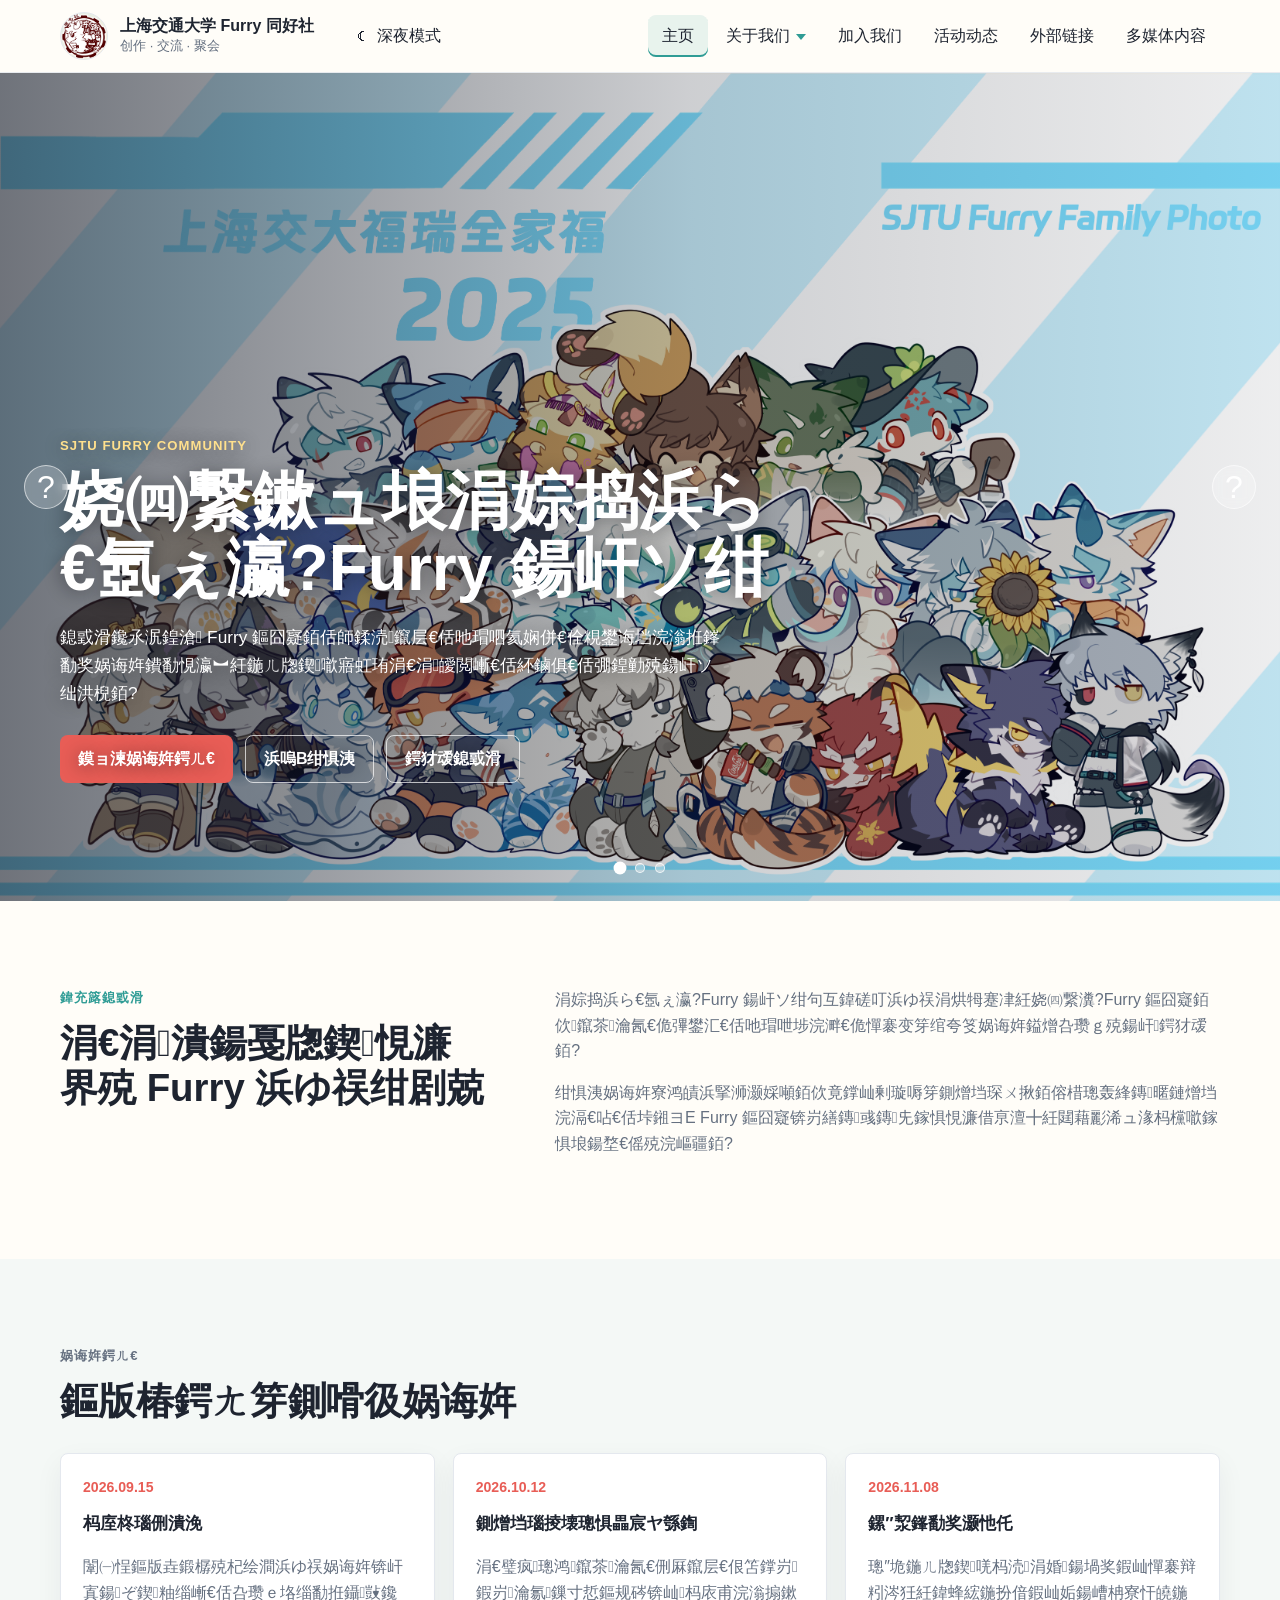
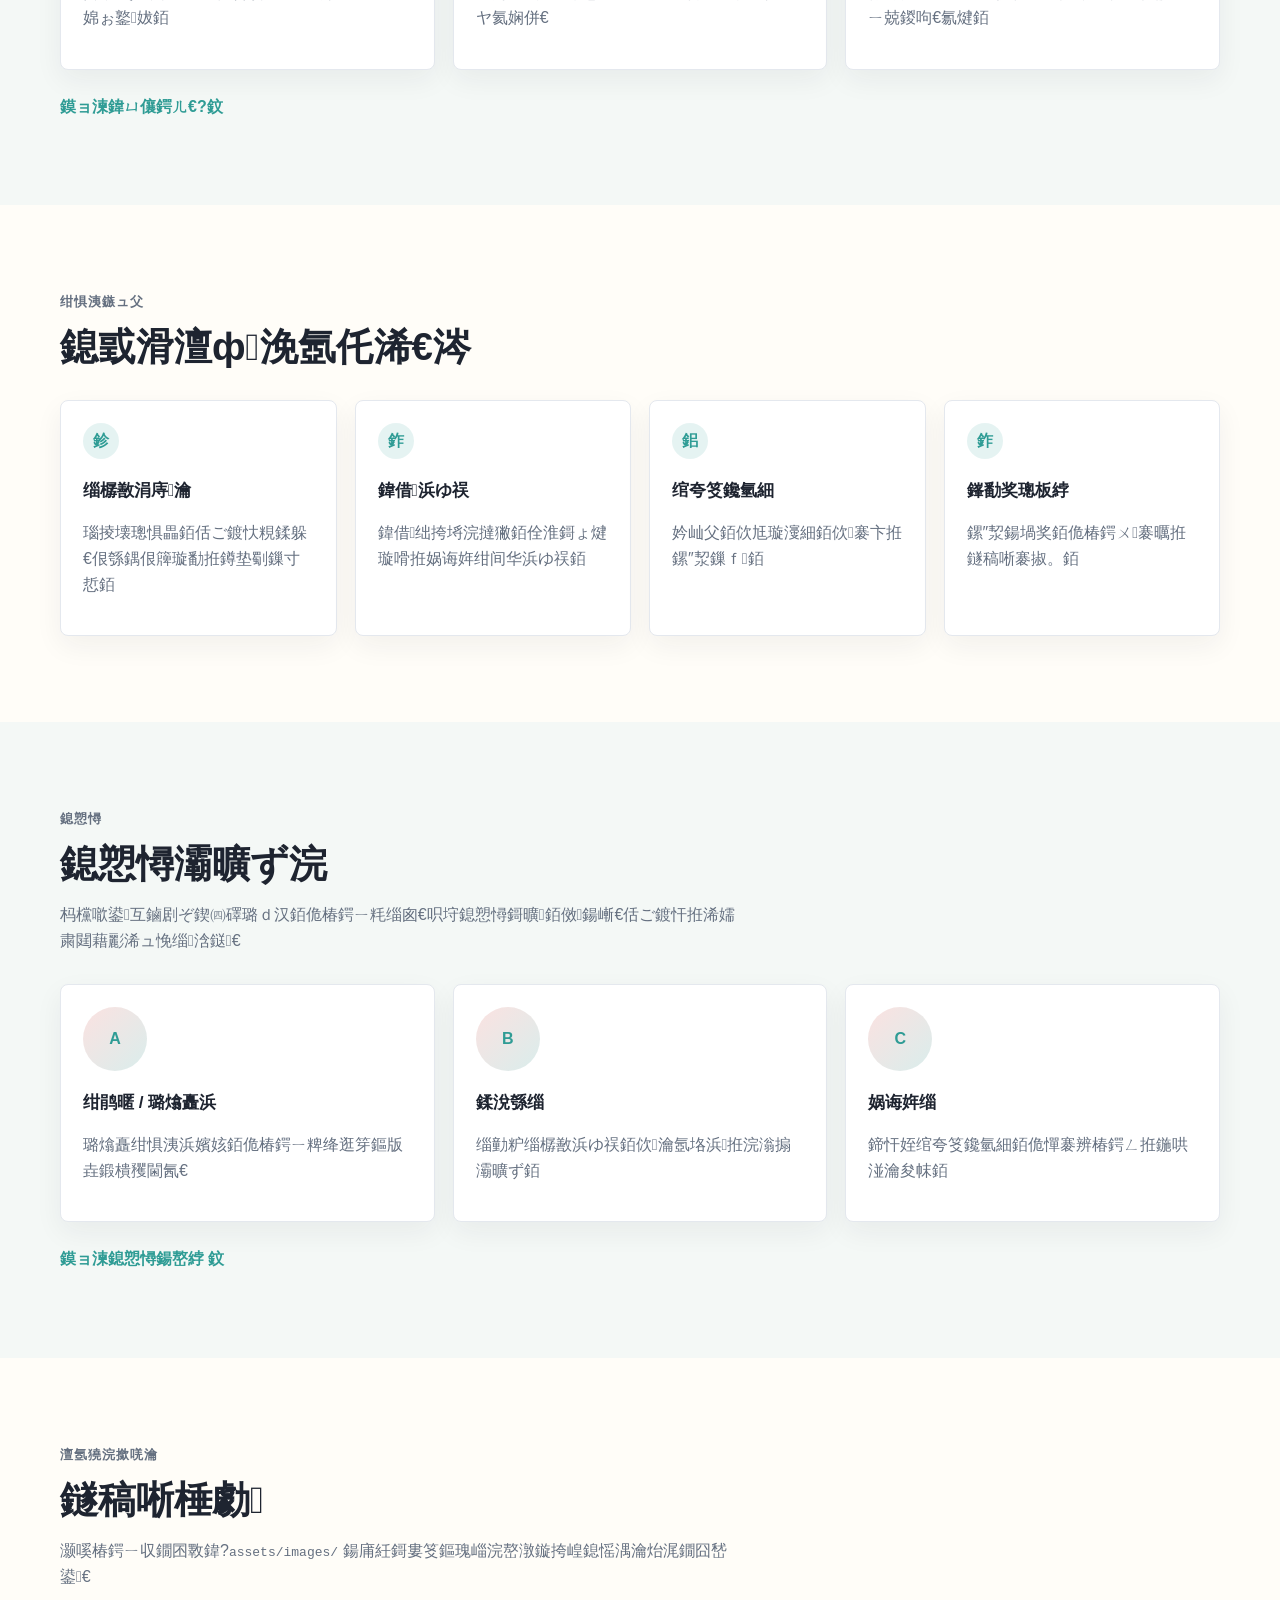
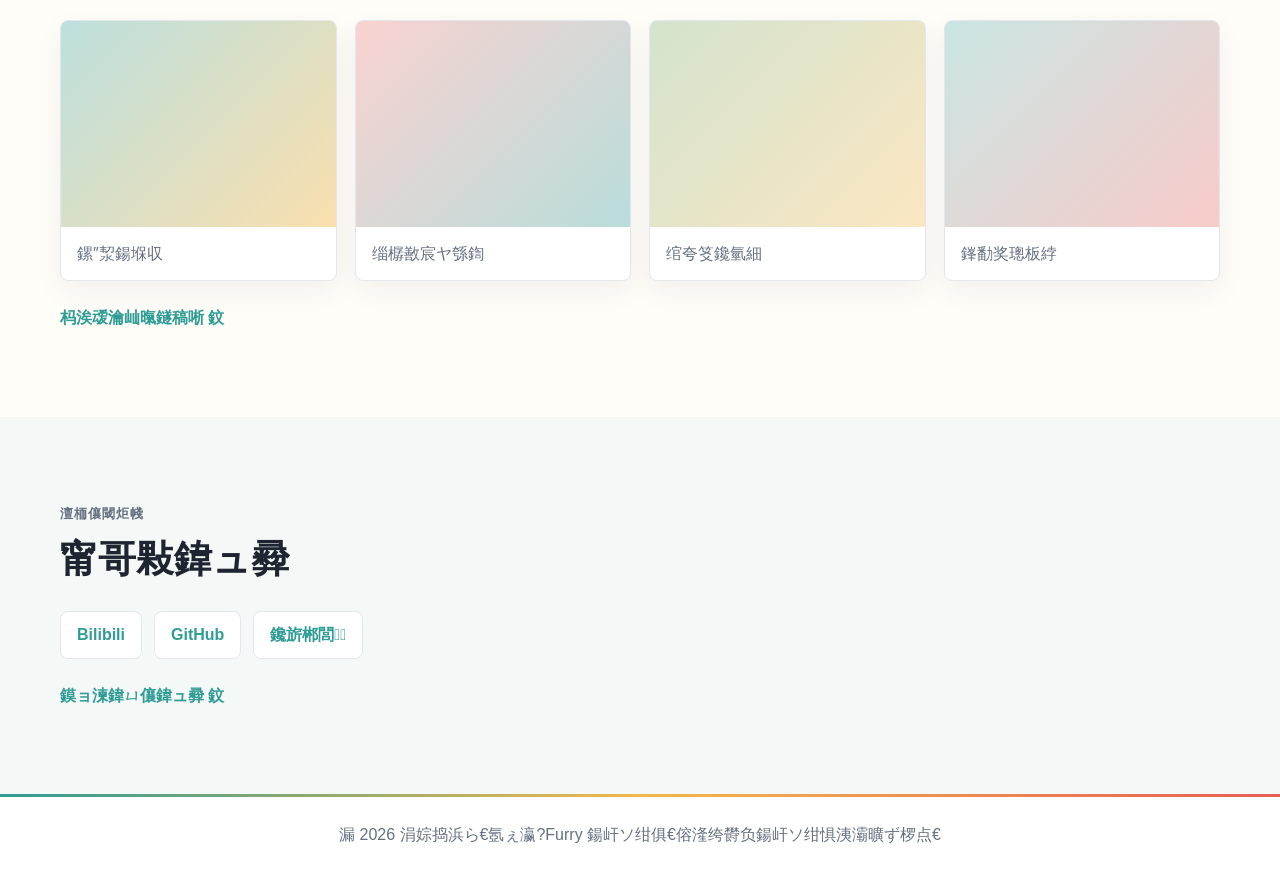
==== commit 4bc1cad5: "repair homepage head markup" ====
--- a/index.html
+++ b/index.html
@@ -3,8 +3,8 @@
 <head>
   <meta charset="utf-8">
   <meta name="viewport" content="width=device-width, initial-scale=1">
-  <meta name="description" content="涓婃捣浜ら€氬ぇ瀛?Furry 鍚屽ソ绀句富椤碉紝鍖呭惈绀惧洟绠€浠嬨€佹椿鍔ㄩ€氬憡銆佹垚鍛樹粙缁嶃€佸閮ㄩ摼鎺ュ拰鐩稿唽鍐呭銆?>
-  <title>涓婃捣浜ら€氬ぇ瀛?Furry 鍚屽ソ绀</title>
+  <meta name="description" content="?????? Furry ??????????????????????">
+  <title>?????? Furry ???</title>
   <link rel="stylesheet" href="styles.css">
 </head>
 <body data-page="index">
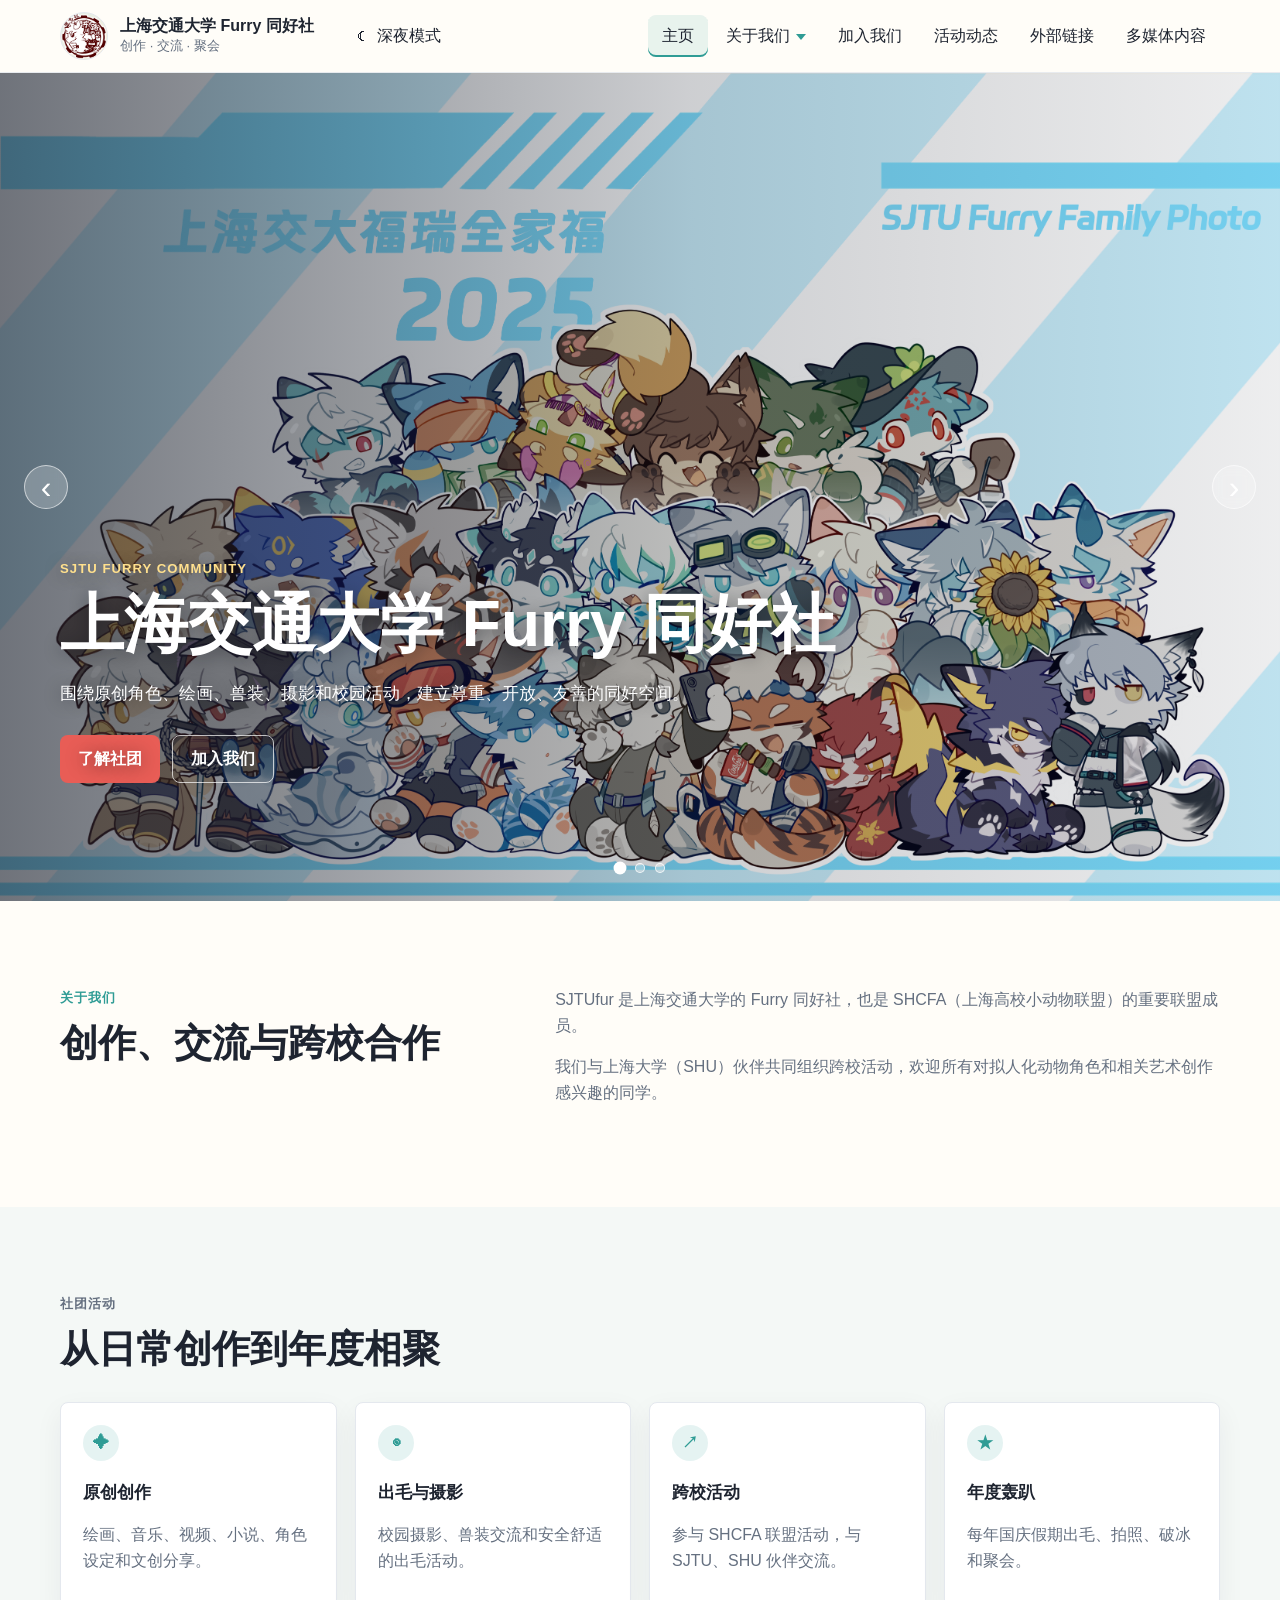
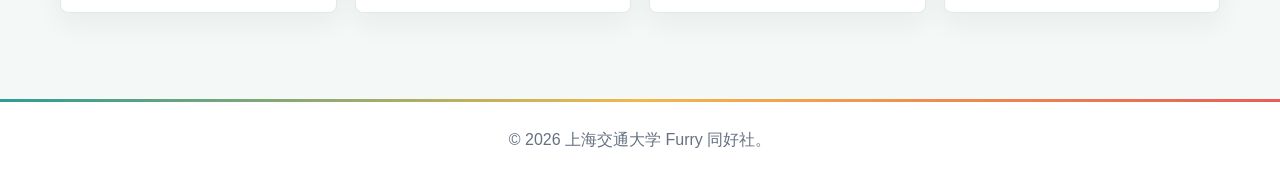
==== commit c434bd9c: "restore readable homepage copy" ====
--- a/index.html
+++ b/index.html
@@ -1,213 +1 @@
-<!doctype html>
-<html lang="zh-CN">
-<head>
-  <meta charset="utf-8">
-  <meta name="viewport" content="width=device-width, initial-scale=1">
-  <meta name="description" content="?????? Furry ??????????????????????">
-  <title>?????? Furry ???</title>
-  <link rel="stylesheet" href="styles.css">
-</head>
-<body data-page="index">
-  <div data-site-nav-slot></div>
-
-  <main>
-    <section class="hero" id="home" aria-label="涓婚〉娆㈣繋鍖?>
-      <div class="carousel" data-carousel>
-        <div class="slides">
-          <article class="slide is-active" data-slide>
-            <img src="assets/images/index_display/2025.png" alt="2025 ??????" onerror="this.style.display='none'; this.parentElement.classList.add('is-empty');">
-          </article>
-          <article class="slide" data-slide>
-            <div class="slide-placeholder slide-workshop" role="img" aria-label="??????"></div>
-          </article>
-          <article class="slide" data-slide>
-            <div class="slide-placeholder slide-photo" role="img" aria-label="??????"></div>
-          </article>
-        </div>
-        <button class="carousel-btn prev" type="button" aria-label="?????" data-prev>?</button>
-        <button class="carousel-btn next" type="button" aria-label="?????" data-next>?</button>
-        <div class="carousel-dots" aria-label="?????">
-          <button class="is-active" type="button" aria-label="???? 1 ???" data-dot="0"></button>
-          <button type="button" aria-label="???? 2 ???" data-dot="1"></button>
-          <button type="button" aria-label="???? 3 ???" data-dot="2"></button>
-        </div>
-      </div>
-
-      <div class="hero-copy">
-        <p class="eyebrow">SJTU Furry Community</p>
-        <h1>娆㈣繋鏉ュ埌涓婃捣浜ら€氬ぇ瀛?Furry 鍚屽ソ绀</h1>
-        <p>
-          鎴戜滑鑱氶泦鍠滄 Furry 鏂囧寲銆佸師鍒涜鑹层€佸吔瑁呬氦娴併€佺粯鐢诲垱浣滃拰鎽勫奖娲诲姩鐨勫悓瀛︼紝鍦ㄦ牎鍥噷寤虹珛涓€涓皧閲嶃€佸紑鏀俱€佸弸鍠勭殑鍚屽ソ绌洪棿銆?
-        </p>
-        <div class="hero-actions">
-          <a class="btn primary" href="announcements/index.html">鏌ョ湅娲诲姩鍔ㄦ€</a>
-          <a class="btn secondary" href="about.html">浜嗚В绀惧洟</a>
-          <a class="btn secondary" href="join.html">鍔犲叆鎴戜滑</a>
-        </div>
-      </div>
-    </section>
-
-    <section class="section intro" id="intro">
-      <div class="section-inner two-column">
-        <div>
-          <p class="eyebrow">鍏充簬鎴戜滑</p>
-          <h2>涓€涓潰鍚戞牎鍥悓濂界殑 Furry 浜ゆ祦绀剧兢</h2>
-        </div>
-        <div class="prose">
-          <p>
-            涓婃捣浜ら€氬ぇ瀛?Furry 鍚屽ソ绀句互鍏磋叮浜ゆ祦涓烘牳蹇冿紝娆㈣繋瀵?Furry 鏂囧寲銆佽鑹茶瀹氥€佹彃鐢汇€佸吔瑁呭埗浣溿€佹憚褰变笌绾夸笅娲诲姩鎰熷叴瓒ｇ殑鍚屽鍔犲叆銆?
-          </p>
-          <p>
-            绀惧洟娲诲姩寮鸿皟浜掔浉灏婇噸銆佽竟鐣屾剰璇嗕笌鍘熷垱琛ㄨ揪銆傛棤璁轰綘鏄暱鏈熷垱浣滆€呫€佸垰鎺ヨЕ Furry 鏂囧寲锛岃繕鏄彧鏄兂鎵惧悓濂借亰澶╋紝閮藉彲浠ュ湪杩欓噷鎵惧埌鍚堥€傜殑浣嶇疆銆?
-          </p>
-        </div>
-      </div>
-    </section>
-
-    <section class="section band" id="announcements">
-      <div class="section-inner">
-        <div class="section-heading">
-          <p class="eyebrow">娲诲姩鍔ㄦ€</p>
-          <h2>鏂版椿鍔ㄤ笌鍘嗗彶娲诲姩</h2>
-        </div>
-        <!-- 棣栭〉鍙睍绀烘渶杩戜笁鏉℃椿鍔ㄥ姩鎬侊紱瀹屾暣鍐呭璇峰湪 hugo/content/announcements/ 涓淮鎶ゃ€?-->
-        <div class="notice-list">
-          <article class="notice">
-            <time datetime="2026-09-15">2026.09.15</time>
-            <h3>杩庢柊瑙侀潰浼</h3>
-            <p>闈㈠悜鏂版垚鍛樼殑杞绘澗浜ゆ祦娲诲姩锛屽寘鍚ぞ鍥粙缁嶃€佸叴瓒ｅ垎缁勫拰鑷敱鑱婂ぉ鐜妭銆</p>
-          </article>
-          <article class="notice">
-            <time datetime="2026-10-12">2026.10.12</time>
-            <h3>鍘熷垱瑙掕壊璁惧畾宸ヤ綔鍧</h3>
-            <p>涓€璧疯璁鸿鑹茶瀹氥€侀厤鑹层€佷笘鐣岃鍜岃瀹氱鏁寸悊鏂规硶锛屾杩庡甫浣滃搧鏉ヤ氦娴併€</p>
-          </article>
-          <article class="notice">
-            <time datetime="2026-11-08">2026.11.08</time>
-            <h3>鏍″洯鎽勫奖灏忚仛</h3>
-            <p>璁″垝鍦ㄦ牎鍥唴杩涜涓婚鍚堝奖鍜屾憚褰辩粌涔狅紝鍏蜂綋鍦扮偣鍜屾姤鍚嶆柟寮忓皢鍦ㄧ兢鍐呴€氱煡銆</p>
-          </article>
-        </div>
-        <p class="section-more"><a href="announcements/index.html">鏌ョ湅鍏ㄩ儴鍔ㄦ€?鈫</a></p>
-      </div>
-    </section>
-
-    <section class="section" id="what-we-do">
-      <div class="section-inner">
-        <div class="section-heading">
-          <p class="eyebrow">绀惧洟鏃ュ父</p>
-          <h2>鎴戜滑澶ф浼氬仛浠€涔</h2>
-        </div>
-        <div class="feature-grid">
-          <article class="feature">
-            <span class="feature-icon">鉁</span>
-            <h3>缁樼敾涓庤瀹</h3>
-            <p>瑙掕壊璁惧畾銆佸ご鍍忕粯鍒躲€佷綔鍝佷簰璇勫拰鐏垫劅鏁寸悊銆</p>
-          </article>
-          <article class="feature">
-            <span class="feature-icon">鈼</span>
-            <h3>鍏借浜ゆ祦</h3>
-            <p>鍏借绌挎埓浣撻獙銆佺淮鎶ょ煡璇嗗拰娲诲姩绀间华浜ゆ祦銆</p>
-          </article>
-          <article class="feature">
-            <span class="feature-icon">鈻</span>
-            <h3>绾夸笅鑱氫細</h3>
-            <p>妗屾父銆佽尪璇濅細銆佽褰卞拰鏍″洯鏁ｆ銆</p>
-          </article>
-          <article class="feature">
-            <span class="feature-icon">鈼</span>
-            <h3>鎽勫奖璁板綍</h3>
-            <p>鏍″洯鍚堝奖銆佹椿鍔ㄨ褰曞拰鐩稿唽褰掓。銆</p>
-          </article>
-        </div>
-      </div>
-    </section>
-
-    <section class="section band" id="members">
-      <div class="section-inner">
-        <div class="section-heading">
-          <p class="eyebrow">鎴愬憳</p>
-          <h2>鎴愬憳灞曠ず浣</h2>
-          <p>杩欓噷鍙互鏀剧ぞ鍥㈣礋璐ｄ汉銆佹椿鍔ㄧ粍缁囪€呮垨鎴愬憳鎶曠銆傚鍚嶃€佸ご鍍忓拰浠嬬粛閮藉彲浠ュ悗缁浛鎹€</p>
-        </div>
-        <div class="member-grid">
-          <!-- 棣栭〉鍙斁灏戦噺鎴愬憳鎴栭儴闂ㄩ瑙堬紱瀹屾暣绀惧憳璧勬枡璇峰湪 members.html 涓淮鎶ゃ€?-->
-          <article class="member">
-            <div class="avatar-placeholder">A</div>
-            <h3>绀鹃暱 / 璐熻矗浜</h3>
-            <p>璐熻矗绀惧洟浜嬪姟銆佹椿鍔ㄧ粺绛逛笌鏂版垚鍛樻矡閫氥€</p>
-          </article>
-          <article class="member">
-            <div class="avatar-placeholder">B</div>
-            <h3>鍒涗綔缁</h3>
-            <p>缁勭粐缁樼敾浜ゆ祦銆佽瀹氬垎浜拰浣滃搧灞曠ず銆</p>
-          </article>
-          <article class="member">
-            <div class="avatar-placeholder">C</div>
-            <h3>娲诲姩缁</h3>
-            <p>鍗忓姪绾夸笅鑱氫細銆佹憚褰辨椿鍔ㄥ拰鍦哄湴瀹夋帓銆</p>
-          </article>
-        </div>
-        <p class="section-more"><a href="members.html">鏌ョ湅鎴愬憳鍚嶅綍 鈫</a></p>
-      </div>
-    </section>
-
-    <section class="section" id="gallery">
-      <div class="section-inner">
-        <div class="section-heading">
-          <p class="eyebrow">澶氬獟浣撳唴瀹</p>
-          <h2>鐩稿唽棰勮</h2>
-          <p>灏嗘椿鍔ㄧ収鐗囨斁鍏?<code>assets/images/</code> 鍚庯紝鎶婁笅鏂瑰崰浣嶅潡鏇挎崲鎴愮湡瀹炲浘鐗囧嵆鍙€</p>
-        </div>
-        <!-- 鍥剧墖鏇挎崲鏂规硶锛氭妸鍥剧墖鏀惧叆 assets/images/锛屽啀鎶婂崰浣?div 鏀规垚 img锛屼緥濡傦細
-             <img src="assets/images/activity-01.jpg" alt="娲诲姩鍐呭鎻忚堪">
-        -->
-        <div class="gallery-grid">
-          <figure>
-            <div class="gallery-placeholder gallery-one"></div>
-            <figcaption>鏍″洯鍚堢収</figcaption>
-          </figure>
-          <figure>
-            <div class="gallery-placeholder gallery-two"></div>
-            <figcaption>缁樼敾宸ヤ綔鍧</figcaption>
-          </figure>
-          <figure>
-            <div class="gallery-placeholder gallery-three"></div>
-            <figcaption>绾夸笅鑱氫細</figcaption>
-          </figure>
-          <figure>
-            <div class="gallery-placeholder gallery-four"></div>
-            <figcaption>鎽勫奖璁板綍</figcaption>
-          </figure>
-        </div>
-        <p class="section-more"><a href="gallery.html">杩涘叆瀹屾暣鐩稿唽 鈫</a></p>
-      </div>
-    </section>
-
-    <section class="section band" id="links">
-      <div class="section-inner">
-        <div class="section-heading">
-          <p class="eyebrow">澶栭儴閾炬帴</p>
-          <h2>甯哥敤鍏ュ彛</h2>
-        </div>
-        <!-- 灏嗕笅闈?href 涓殑 # 鏇挎崲涓虹湡瀹炵綉鍧€銆?-->
-        <div class="link-list">
-          <a href="#" aria-label="绀惧洟 QQ 缇ら摼鎺ュ崰浣?>绀惧洟 QQ 缇</a>
-          <a href="#" aria-label="Bilibili 閾炬帴鍗犱綅">Bilibili</a>
-          <a href="#" aria-label="GitHub 閾炬帴鍗犱綅">GitHub</a>
-          <a href="mailto:example@example.com">鑱旂郴閭</a>
-        </div>
-        <p class="section-more"><a href="links.html">鏌ョ湅鍏ㄩ儴鍏ュ彛 鈫</a></p>
-      </div>
-    </section>
-  </main>
-
-  <footer class="footer">
-    <p>漏 2026 涓婃捣浜ら€氬ぇ瀛?Furry 鍚屽ソ绀俱€傛湰绔欎负鍚屽ソ绀惧洟灞曠ず椤点€</p>
-  </footer>
-
-  <script src="nav.js"></script>
-  <script src="script.js"></script>
-</body>
-</html>
-
+﻿<!doctype html><html lang="zh-CN"><head><meta charset="utf-8"><meta name="viewport" content="width=device-width, initial-scale=1"><meta name="description" content="上海交通大学 Furry 同好社主页。"><title>上海交通大学 Furry 同好社</title><link rel="stylesheet" href="styles.css"></head><body data-page="index"><div data-site-nav-slot></div><main><section class="hero"><div class="carousel" data-carousel><div class="slides"><article class="slide is-active" data-slide><img src="assets/images/index_display/2025.png" alt="社团年度合照"></article><article class="slide" data-slide><div class="slide-placeholder slide-workshop" role="img" aria-label="社团创作活动"></div></article><article class="slide" data-slide><div class="slide-placeholder slide-photo" role="img" aria-label="社团摄影活动"></div></article></div><button class="carousel-btn prev" type="button" aria-label="上一张" data-prev>‹</button><button class="carousel-btn next" type="button" aria-label="下一张" data-next>›</button><div class="carousel-dots"><button class="is-active" type="button" data-dot="0" aria-label="第 1 张"></button><button type="button" data-dot="1" aria-label="第 2 张"></button><button type="button" data-dot="2" aria-label="第 3 张"></button></div></div><div class="hero-copy"><p class="eyebrow">SJTU FURRY COMMUNITY</p><h1>上海交通大学 Furry 同好社</h1><p>围绕原创角色、绘画、兽装、摄影和校园活动，建立尊重、开放、友善的同好空间。</p><div class="hero-actions"><a class="btn primary" href="about.html">了解社团</a><a class="btn secondary" href="join.html">加入我们</a></div></div></section><section class="section intro"><div class="section-inner two-column"><div><p class="eyebrow">关于我们</p><h2>创作、交流与跨校合作</h2></div><div class="prose"><p>SJTUfur 是上海交通大学的 Furry 同好社，也是 SHCFA（上海高校小动物联盟）的重要联盟成员。</p><p>我们与上海大学（SHU）伙伴共同组织跨校活动，欢迎所有对拟人化动物角色和相关艺术创作感兴趣的同学。</p></div></div></section><section class="section band"><div class="section-inner"><div class="section-heading"><p class="eyebrow">社团活动</p><h2>从日常创作到年度相聚</h2></div><div class="feature-grid"><article class="feature"><span class="feature-icon">✦</span><h3>原创创作</h3><p>绘画、音乐、视频、小说、角色设定和文创分享。</p></article><article class="feature"><span class="feature-icon">◉</span><h3>出毛与摄影</h3><p>校园摄影、兽装交流和安全舒适的出毛活动。</p></article><article class="feature"><span class="feature-icon">↗</span><h3>跨校活动</h3><p>参与 SHCFA 联盟活动，与 SJTU、SHU 伙伴交流。</p></article><article class="feature"><span class="feature-icon">★</span><h3>年度轰趴</h3><p>每年国庆假期出毛、拍照、破冰和聚会。</p></article></div></div></section></main><footer class="footer"><p>© 2026 上海交通大学 Furry 同好社。</p></footer><script src="nav.js"></script><script src="script.js"></script></body></html>
--- a/styles.css
+++ b/styles.css
@@ -1,1336 +1,2672 @@
-:root {
-  --bg: #fffdf8;
-  --surface: #ffffff;
-  --ink: #1e2430;
-  --muted: #657080;
-  --line: #e4e8ee;
-  --header-bg: rgba(255, 253, 248, 0.92);
-  --header-border: rgba(228, 232, 238, 0.85);
-  --band: #f4f8f6;
-  --coral: #e85d56;
-  --teal: #2f9c95;
-  --yellow: #f2b84b;
-  --leaf: #78a866;
-  --shadow: 0 18px 45px rgba(30, 36, 48, 0.12);
-  --card-shadow: 0 10px 28px rgba(30, 36, 48, 0.06);
-  --hero-overlay: linear-gradient(90deg, rgba(30, 36, 48, 0.64), rgba(30, 36, 48, 0.22) 54%, rgba(30, 36, 48, 0.08));
-  --radius: 8px;
-  color-scheme: light;
-}
-
-:root[data-theme="dark"] {
-  --bg: #111418;
-  --surface: #1a2027;
-  --ink: #edf2f7;
-  --muted: #a7b2c2;
-  --line: #303946;
-  --header-bg: rgba(17, 20, 24, 0.9);
-  --header-border: rgba(48, 57, 70, 0.88);
-  --band: #151b22;
-  --coral: #ff766f;
-  --teal: #63d2c9;
-  --yellow: #ffd166;
-  --leaf: #9fca8f;
-  --shadow: 0 18px 45px rgba(0, 0, 0, 0.36);
-  --card-shadow: 0 10px 28px rgba(0, 0, 0, 0.24);
-  --hero-overlay: linear-gradient(90deg, rgba(10, 13, 18, 0.76), rgba(10, 13, 18, 0.34) 54%, rgba(10, 13, 18, 0.14));
-  color-scheme: dark;
-}
-
-* {
-  box-sizing: border-box;
-}
-
-html {
-  scroll-behavior: smooth;
-}
-
-body {
-  margin: 0;
-  background: var(--bg);
-  color: var(--ink);
-  font-family: -apple-system, BlinkMacSystemFont, "Segoe UI", "Microsoft YaHei", sans-serif;
-  line-height: 1.6;
-  transition: background-color 180ms ease, color 180ms ease;
-}
-
-a {
-  color: inherit;
-  text-decoration: none;
-}
-
-img {
-  display: block;
-  max-width: 100%;
-}
-
-button {
-  font: inherit;
-}
-
-.sr-only {
-  position: absolute;
-  width: 1px;
-  height: 1px;
-  padding: 0;
-  margin: -1px;
-  overflow: hidden;
-  clip: rect(0, 0, 0, 0);
-  white-space: nowrap;
-  border: 0;
-}
-
-.site-header {
-  position: sticky;
-  top: 0;
-  z-index: 20;
-  background: var(--header-bg);
-  border-bottom: 1px solid var(--header-border);
-  backdrop-filter: blur(18px);
-}
-
-.nav {
-  width: min(1160px, calc(100% - 40px));
-  min-height: 72px;
-  margin: 0 auto;
-  display: flex;
-  align-items: center;
-  justify-content: space-between;
-  gap: 24px;
-}
-
-.brand {
-  display: inline-flex;
-  align-items: center;
-  gap: 12px;
-  min-width: 0;
-}
-
-.logo-slot {
-  width: 48px;
-  height: 48px;
-  flex: 0 0 48px;
-  display: grid;
-  place-items: center;
-  overflow: hidden;
-  border: 2px dashed rgba(47, 156, 149, 0.45);
-  border-radius: 50%;
-  background: linear-gradient(135deg, rgba(47, 156, 149, 0.16), rgba(242, 184, 75, 0.18));
-}
-
-.logo-slot.is-empty::before {
-  content: "LOGO";
-  color: var(--teal);
-  font-size: 0.72rem;
-  font-weight: 800;
-  letter-spacing: 0;
-}
-
-.brand-title,
-.brand-subtitle {
-  display: block;
-}
-
-.brand-title {
-  font-weight: 800;
-  line-height: 1.2;
-}
-
-.brand-subtitle {
-  color: var(--muted);
-  font-size: 0.82rem;
-}
-
-.nav-menu {
-  list-style: none;
-  margin: 0;
-  margin-left: auto;
-  padding: 0;
-  display: flex;
-  align-items: center;
-  gap: 4px;
-}
-
-.nav-menu a,
-.nav-menu button,
-.theme-toggle {
-  display: inline-flex;
-  align-items: center;
-  min-height: 40px;
-  padding: 8px 14px;
-  border: 0;
-  border-radius: var(--radius);
-  background: transparent;
-  color: var(--ink);
-  cursor: pointer;
-}
-
-.nav-menu a:hover,
-.nav-menu button:hover,
-.theme-toggle:hover,
-.nav-menu a:focus-visible,
-.nav-menu button:focus-visible,
-.theme-toggle:focus-visible,
-.nav-menu a.is-current,
-.nav-menu button.is-current {
-  outline: 0;
-  background: rgba(47, 156, 149, 0.11);
-}
-
-.has-submenu {
-  position: relative;
-}
-
-.has-submenu > button::after {
-  content: "";
-  width: 0;
-  height: 0;
-  margin-left: 6px;
-  border-left: 5px solid transparent;
-  border-right: 5px solid transparent;
-  border-top: 6px solid var(--teal);
-  transform: translateY(1px);
-  transition: transform 180ms ease;
-}
-
-.has-submenu:hover > button::after,
-.has-submenu:focus-within > button::after,
-.has-submenu.is-open > button::after {
-  transform: translateY(1px) rotate(180deg);
-}
-
-.theme-toggle {
-  gap: 8px;
-  border: 0;
-  border-radius: var(--radius);
-  background: transparent;
-  color: var(--ink);
-  cursor: pointer;
-}
-
-.theme-icon {
-  width: 1.1em;
-  text-align: center;
-}
-
-.theme-toggle .theme-icon::before {
-  content: "☾";
-}
-
-:root[data-theme="dark"] .theme-toggle .theme-icon::before {
-  content: "☀";
-}
-
-.submenu {
-  position: absolute;
-  top: calc(100% + 8px);
-  left: 0;
-  min-width: 150px;
-  margin: 0;
-  padding: 8px;
-  list-style: none;
-  border: 1px solid var(--line);
-  border-radius: var(--radius);
-  background: var(--surface);
-  box-shadow: var(--shadow);
-  opacity: 0;
-  visibility: hidden;
-  transform: translateY(-8px);
-  transition: opacity 180ms ease, transform 180ms ease, visibility 180ms ease;
-}
-
-.has-submenu:hover .submenu,
-.has-submenu:focus-within .submenu {
-  opacity: 1;
-  visibility: visible;
-  transform: translateY(0);
-}
-
-.submenu a {
-  width: 100%;
-  white-space: nowrap;
-}
-
-.nav-toggle {
-  display: none;
-  width: 44px;
-  height: 44px;
-  border: 1px solid var(--line);
-  border-radius: var(--radius);
-  background: var(--surface);
-  cursor: pointer;
-}
-
-.nav-toggle span:not(.sr-only) {
-  display: block;
-  width: 20px;
-  height: 2px;
-  margin: 4px auto;
-  background: var(--ink);
-}
-
-.hero {
-  position: relative;
-  min-height: calc(100vh - 72px);
-  display: grid;
-  align-items: end;
-  overflow: hidden;
-}
-
-.carousel,
-.slides,
-.slide,
-.slide-placeholder {
-  position: absolute;
-  inset: 0;
-}
-
-.slide {
-  opacity: 0;
-  transition: opacity 500ms ease;
-}
-
-.slide.is-active {
-  opacity: 1;
-}
-
-.slide-placeholder {
-  background-size: cover;
-  background-position: center;
-}
-
-.slide-placeholder::after {
-  content: "";
-  position: absolute;
-  inset: 0;
-  background: var(--hero-overlay);
-}
-
-.slide-campus {
-  background:
-    radial-gradient(circle at 24% 30%, rgba(232, 93, 86, 0.72), transparent 16%),
-    radial-gradient(circle at 72% 42%, rgba(47, 156, 149, 0.62), transparent 18%),
-    linear-gradient(135deg, #87b88d 0%, #e6d88b 42%, #92c7cf 100%);
-}
-
-.slide-workshop {
-  background:
-    radial-gradient(circle at 66% 32%, rgba(242, 184, 75, 0.82), transparent 17%),
-    radial-gradient(circle at 32% 58%, rgba(47, 156, 149, 0.72), transparent 18%),
-    linear-gradient(135deg, #f7f4ea 0%, #b8d7dc 52%, #eaa29d 100%);
-}
-
-.slide-photo {
-  background:
-    radial-gradient(circle at 40% 38%, rgba(120, 168, 102, 0.72), transparent 18%),
-    radial-gradient(circle at 76% 58%, rgba(232, 93, 86, 0.62), transparent 15%),
-    linear-gradient(135deg, #8cc1a4 0%, #c8d97a 45%, #d8eef0 100%);
-}
-
-.carousel-btn {
-  position: absolute;
-  top: 50%;
-  z-index: 4;
-  width: 44px;
-  height: 44px;
-  border: 1px solid rgba(255, 255, 255, 0.58);
-  border-radius: 50%;
-  background: rgba(255, 255, 255, 0.22);
-  color: #fff;
-  font-size: 2rem;
-  line-height: 1;
-  cursor: pointer;
-  transform: translateY(-50%);
-}
-
-.carousel-btn:hover,
-.carousel-btn:focus-visible {
-  outline: 0;
-  background: rgba(255, 255, 255, 0.34);
-}
-
-.carousel-btn.prev {
-  left: 24px;
-}
-
-.carousel-btn.next {
-  right: 24px;
-}
-
-.carousel-dots {
-  position: absolute;
-  left: 50%;
-  bottom: 28px;
-  z-index: 5;
-  display: flex;
-  gap: 10px;
-  transform: translateX(-50%);
-}
-
-.carousel-dots button {
-  width: 10px;
-  height: 10px;
-  padding: 0;
-  border: 1px solid rgba(255, 255, 255, 0.8);
-  border-radius: 50%;
-  background: rgba(255, 255, 255, 0.35);
-  cursor: pointer;
-}
-
-.carousel-dots button.is-active {
-  background: #fff;
-}
-
-.hero-copy {
-  position: relative;
-  z-index: 3;
-  width: min(1160px, calc(100% - 40px));
-  margin: 0 auto;
-  padding: 0 0 118px;
-  color: #fff;
-}
-
-.hero-copy h1 {
-  max-width: 780px;
-  margin: 0;
-  font-size: clamp(2.3rem, 5vw, 5.4rem);
-  line-height: 1.05;
-  letter-spacing: 0;
-}
-
-.hero-copy p:not(.eyebrow) {
-  max-width: 670px;
-  margin: 22px 0 0;
-  font-size: 1.08rem;
-}
-
-.eyebrow {
-  margin: 0 0 12px;
-  color: var(--teal);
-  font-size: 0.82rem;
-  font-weight: 800;
-  letter-spacing: 0;
-  text-transform: uppercase;
-}
-
-.hero-copy .eyebrow {
-  color: #ffe08d;
-}
-
-.hero-actions {
-  display: flex;
-  flex-wrap: wrap;
-  gap: 12px;
-  margin-top: 28px;
-}
-
-.btn {
-  display: inline-flex;
-  align-items: center;
-  justify-content: center;
-  min-height: 44px;
-  padding: 10px 18px;
-  border-radius: var(--radius);
-  font-weight: 700;
-}
-
-.btn.primary {
-  background: var(--coral);
-  color: #fff;
-}
-
-.btn.secondary {
-  border: 1px solid rgba(255, 255, 255, 0.7);
-  color: #fff;
-}
-
-.section {
-  padding: 86px 0;
-}
-
-.band {
-  background: var(--band);
-}
-
-.section-inner {
-  width: min(1160px, calc(100% - 40px));
-  margin: 0 auto;
-}
-
-.two-column {
-  display: grid;
-  grid-template-columns: minmax(240px, 0.8fr) minmax(0, 1.2fr);
-  gap: 52px;
-  align-items: start;
-}
-
-h2 {
-  margin: 0;
-  font-size: clamp(1.8rem, 3vw, 3rem);
-  line-height: 1.18;
-  letter-spacing: 0;
-}
-
-h3 {
-  margin: 0 0 8px;
-  font-size: 1.08rem;
-}
-
-.prose p,
-.section-heading p,
-.notice p,
-.feature p,
-.member p {
-  color: var(--muted);
-}
-
-.prose p:first-child {
-  margin-top: 0;
-}
-
-.section-heading {
-  max-width: 680px;
-  margin-bottom: 30px;
-}
-
-.notice-list,
-.feature-grid,
-.member-grid,
-.gallery-grid {
-  display: grid;
-  gap: 18px;
-}
-
-.notice-list {
-  grid-template-columns: repeat(3, minmax(0, 1fr));
-}
-
-.feature-grid {
-  grid-template-columns: repeat(4, minmax(0, 1fr));
-}
-
-.member-grid {
-  grid-template-columns: repeat(3, minmax(0, 1fr));
-}
-
-.gallery-grid {
-  grid-template-columns: repeat(4, minmax(0, 1fr));
-}
-
-.notice,
-.feature,
-.member,
-.gallery-grid figure {
-  margin: 0;
-  border: 1px solid var(--line);
-  border-radius: var(--radius);
-  background: var(--surface);
-  box-shadow: var(--card-shadow);
-}
-
-.notice,
-.feature,
-.member {
-  padding: 22px;
-}
-
-.notice time {
-  display: block;
-  margin-bottom: 12px;
-  color: var(--coral);
-  font-size: 0.88rem;
-  font-weight: 800;
-}
-
-.feature-icon {
-  display: inline-grid;
-  place-items: center;
-  width: 36px;
-  height: 36px;
-  margin-bottom: 18px;
-  border-radius: 50%;
-  background: rgba(47, 156, 149, 0.12);
-  color: var(--teal);
-  font-weight: 900;
-}
-
-.avatar-placeholder {
-  width: 64px;
-  height: 64px;
-  display: grid;
-  place-items: center;
-  margin-bottom: 18px;
-  border-radius: 50%;
-  background: linear-gradient(135deg, rgba(232, 93, 86, 0.18), rgba(47, 156, 149, 0.18));
-  color: var(--teal);
-  font-weight: 900;
-}
-
-.gallery-grid figure {
-  overflow: hidden;
-}
-
-.gallery-placeholder {
-  aspect-ratio: 4 / 3;
-  background-size: cover;
-}
-
-.gallery-one {
-  background: linear-gradient(135deg, rgba(47, 156, 149, 0.32), rgba(242, 184, 75, 0.45));
-}
-
-.gallery-two {
-  background: linear-gradient(135deg, rgba(232, 93, 86, 0.28), rgba(47, 156, 149, 0.34));
-}
-
-.gallery-three {
-  background: linear-gradient(135deg, rgba(120, 168, 102, 0.32), rgba(242, 184, 75, 0.34));
-}
-
-.gallery-four {
-  background: linear-gradient(135deg, rgba(47, 156, 149, 0.26), rgba(232, 93, 86, 0.32));
-}
-
-figcaption {
-  padding: 14px 16px;
-  color: var(--muted);
-}
-
-.link-list {
-  display: flex;
-  flex-wrap: wrap;
-  gap: 12px;
-}
-
-.link-list a {
-  display: inline-flex;
-  align-items: center;
-  min-height: 44px;
-  padding: 10px 16px;
-  border: 1px solid var(--line);
-  border-radius: var(--radius);
-  background: var(--surface);
-  color: var(--teal);
-  font-weight: 800;
-}
-
-.link-list a:hover,
-.link-list a:focus-visible {
-  outline: 0;
-  border-color: rgba(47, 156, 149, 0.5);
-  background: rgba(47, 156, 149, 0.08);
-}
-
-.footer {
-  padding: 28px 20px;
-  border-top: 1px solid var(--line);
-  color: var(--muted);
-  text-align: center;
-}
-
-.footer p {
-  margin: 0;
-}
-
-.section-more {
-  margin: 24px 0 0;
-}
-
-.section-more a,
-.text-link {
-  color: var(--teal);
-  font-weight: 800;
-}
-
-/* 内页公共样式：about、announcements、links、gallery 共用。 */
-.page-hero {
-  padding: 88px 0 66px;
-  border-bottom: 1px solid var(--line);
-  background:
-    linear-gradient(120deg, rgba(47, 156, 149, 0.13), transparent 42%),
-    linear-gradient(300deg, rgba(242, 184, 75, 0.18), transparent 46%),
-    var(--bg);
-}
-
-.page-hero-inner {
-  width: min(1160px, calc(100% - 40px));
-  margin: 0 auto;
-}
-
-.page-hero h1 {
-  max-width: 760px;
-  margin: 0;
-  font-size: clamp(2.2rem, 5vw, 4.5rem);
-  line-height: 1.08;
-  letter-spacing: 0;
-}
-
-.page-hero p:not(.eyebrow) {
-  max-width: 680px;
-  margin: 18px 0 0;
-  color: var(--muted);
-  font-size: 1.05rem;
-}
-
-.page-index {
-  display: flex;
-  flex-wrap: wrap;
-  gap: 10px;
-  margin-top: 28px;
-}
-
-.page-index a {
-  padding: 8px 12px;
-  border: 1px solid var(--line);
-  border-radius: var(--radius);
-  background: var(--surface);
-  color: var(--teal);
-  font-weight: 700;
-}
-
-.content-grid {
-  display: grid;
-  grid-template-columns: 240px minmax(0, 1fr);
-  gap: 52px;
-}
-
-.content-label {
-  color: var(--teal);
-  font-weight: 800;
-}
-
-.detail-list {
-  display: grid;
-  grid-template-columns: repeat(2, minmax(0, 1fr));
-  gap: 18px;
-}
-
-.detail-item {
-  padding: 20px 0;
-  border-top: 2px solid var(--teal);
-}
-
-.detail-item p {
-  margin-bottom: 0;
-  color: var(--muted);
-}
-
-.member-list,
-.announcement-list {
-  border-top: 1px solid var(--line);
-}
-
-.member-row {
-  display: grid;
-  grid-template-columns: 80px minmax(160px, 0.45fr) minmax(0, 1fr);
-  gap: 24px;
-  align-items: center;
-  padding: 22px 0;
-  border-bottom: 1px solid var(--line);
-}
-
-.member-row .avatar-placeholder {
-  margin: 0;
-}
-
-.member-row h3,
-.member-row p {
-  margin: 0;
-}
-
-.member-row p {
-  color: var(--muted);
-}
-
-.member-avatar {
-  width: 64px;
-  height: 64px;
-  object-fit: cover;
-  border-radius: 50%;
-}
-
-.roster-grid {
-  display: grid;
-  grid-template-columns: repeat(4, minmax(0, 1fr));
-  gap: 18px;
-}
-
-.roster-card {
-  min-width: 0;
-  padding: 22px;
-  border: 1px solid var(--line);
-  border-radius: var(--radius);
-  background: var(--surface);
-}
-
-.roster-card .avatar-placeholder {
-  margin-bottom: 16px;
-}
-
-.roster-card h3,
-.roster-card p {
-  margin: 0;
-}
-
-.roster-card p {
-  color: var(--muted);
-  font-size: 0.92rem;
-}
-
-.roster-avatar {
-  width: 72px;
-  height: 72px;
-  margin-bottom: 16px;
-  object-fit: cover;
-  border-radius: 50%;
-}
-
-.announcement-item {
-  display: grid;
-  grid-template-columns: 150px minmax(0, 1fr);
-  gap: 30px;
-  padding: 30px 0;
-  border-bottom: 1px solid var(--line);
-}
-
-.announcement-item time {
-  color: var(--coral);
-  font-weight: 800;
-}
-
-.announcement-item h2 {
-  font-size: 1.45rem;
-}
-
-.announcement-item p {
-  margin-bottom: 0;
-  color: var(--muted);
-}
-
-.status-tag {
-  display: inline-block;
-  margin-bottom: 10px;
-  color: var(--teal);
-  font-size: 0.8rem;
-  font-weight: 800;
-}
-
-.directory {
-  display: grid;
-  grid-template-columns: repeat(2, minmax(0, 1fr));
-  gap: 18px 36px;
-}
-
-.directory-item {
-  display: grid;
-  grid-template-columns: 52px minmax(0, 1fr) auto;
-  gap: 16px;
-  align-items: center;
-  padding: 22px 0;
-  border-bottom: 1px solid var(--line);
-}
-
-.link-mark {
-  width: 52px;
-  height: 52px;
-  display: grid;
-  place-items: center;
-  border-radius: var(--radius);
-  background: rgba(47, 156, 149, 0.12);
-  color: var(--teal);
-  font-weight: 900;
-}
-
-.directory-item h2 {
-  font-size: 1.12rem;
-}
-
-.directory-item p {
-  margin: 4px 0 0;
-  color: var(--muted);
-  font-size: 0.92rem;
-}
-
-.directory-arrow {
-  color: var(--teal);
-  font-size: 1.3rem;
-}
-
-.album-section + .album-section {
-  margin-top: 64px;
-}
-
-.album-heading {
-  display: flex;
-  align-items: end;
-  justify-content: space-between;
-  gap: 24px;
-  margin-bottom: 22px;
-}
-
-.album-heading p {
-  margin: 0;
-  color: var(--muted);
-}
-
-.media-grid {
-  display: grid;
-  grid-template-columns: repeat(3, minmax(0, 1fr));
-  gap: 18px;
-}
-
-.media-item {
-  margin: 0;
-  overflow: hidden;
-  border: 1px solid var(--line);
-  border-radius: var(--radius);
-  background: var(--surface);
-}
-
-.media-placeholder {
-  aspect-ratio: 4 / 3;
-  display: grid;
-  place-items: center;
-  background: linear-gradient(135deg, rgba(47, 156, 149, 0.2), rgba(242, 184, 75, 0.28));
-  color: var(--teal);
-  font-weight: 800;
-}
-
-/* 相册真实图片：与占位块保持一致的 4:3 比例，超出部分居中裁切 */
-.media-item img {
-  width: 100%;
-  aspect-ratio: 4 / 3;
-  object-fit: cover;
-}
-
-.empty-note {
-  padding: 22px;
-  border-left: 3px solid var(--yellow);
-  background: rgba(242, 184, 75, 0.1);
-  color: var(--muted);
-}
-
-@media (max-width: 900px) {
-  .nav {
-    min-height: 64px;
-  }
-
-  .nav-toggle {
-    display: block;
-  }
-
-  .nav-menu {
-    position: absolute;
-    top: 64px;
-    left: 20px;
-    right: 20px;
-    display: none;
-    align-items: stretch;
-    padding: 12px;
-    border: 1px solid var(--line);
-    border-radius: var(--radius);
-    background: var(--surface);
-    box-shadow: var(--shadow);
-  }
-
-  .nav-menu.is-open {
-    display: block;
-  }
-
-  .nav-menu a,
-  .nav-menu button,
-  .theme-toggle {
-    width: 100%;
-    justify-content: space-between;
-  }
-
-  .submenu {
-    position: static;
-    display: none;
-    box-shadow: none;
-    border: 0;
-    padding: 0 0 6px 16px;
-    opacity: 1;
-    visibility: visible;
-    transform: none;
-  }
-
-  .has-submenu.is-open .submenu {
-    display: block;
-  }
-
-  .hero {
-    min-height: calc(100vh - 64px);
-  }
-
-  .carousel-btn {
-    display: none;
-  }
-
-  .hero-copy {
-    padding-bottom: 96px;
-  }
-
-  .two-column,
-  .notice-list,
-  .feature-grid,
-  .member-grid,
-  .gallery-grid,
-  .content-grid,
-  .detail-list,
-  .directory,
-  .media-grid {
-    grid-template-columns: 1fr;
-  }
-
-  .roster-grid {
-    grid-template-columns: repeat(2, minmax(0, 1fr));
-  }
-
-  .member-row,
-  .announcement-item {
-    grid-template-columns: 1fr;
-    gap: 12px;
-  }
-
-  .member-row {
-    align-items: start;
-  }
-
-  .section {
-    padding: 62px 0;
-  }
-}
-
-@media (max-width: 560px) {
-  .nav,
-  .section-inner,
-  .hero-copy {
-    width: min(100% - 28px, 1160px);
-  }
-
-  .brand-title {
-    font-size: 0.95rem;
-  }
-
-  .brand-subtitle {
-    display: none;
-  }
-
-  .logo-slot {
-    width: 42px;
-    height: 42px;
-    flex-basis: 42px;
-  }
-
-  .hero-copy h1 {
-    font-size: 2.1rem;
-  }
-
-  .hero-actions {
-    display: grid;
-  }
-
-  .roster-grid {
-    grid-template-columns: 1fr;
-  }
-}
-
-@media (prefers-reduced-motion: reduce) {
-  html {
-    scroll-behavior: auto;
-  }
-
-  *,
-  *::before,
-  *::after {
-    transition-duration: 0.01ms !important;
-    animation-duration: 0.01ms !important;
-    animation-iteration-count: 1 !important;
-  }
-}
-
-/* ============================================================
-   界面美化增强（2026-08）
-   原则：不改变原有布局与配色体系，所有颜色均取自 :root 变量，
-   深夜模式自动适配； prefers-reduced-motion 用户不受影响。
-   ============================================================ */
-
-/* 选中文字时使用品牌青色高亮 */
-::selection {
-  background: rgba(47, 156, 149, 0.24);
-}
-
-:root[data-theme="dark"] ::selection {
-  background: rgba(99, 210, 201, 0.32);
-}
-
-/* 大标题自动平衡换行，避免短词孤行 */
-h1,
-h2,
-h3 {
-  text-wrap: balance;
-}
-
-/* 锚点跳转时给吸顶导航栏留出空间，避免标题被遮住 */
-section[id],
-.album-section,
-.album-heading {
-  scroll-margin-top: 88px;
-}
-
-/* 英文小标签增加字距，更像"栏目眉" */
-.eyebrow {
-  letter-spacing: 0.08em;
-}
-
-/* 导航链接过渡 + 当前页指示条 */
-.nav-menu a,
-.nav-menu button,
-.theme-toggle {
-  transition: background-color 180ms ease, box-shadow 180ms ease;
-}
-
-.nav-menu a.is-current,
-.nav-menu button.is-current {
-  box-shadow: inset 0 -2px 0 var(--teal);
-}
-
-/* 按钮：悬停浮起、按下回弹、键盘聚焦可见 */
-.btn {
-  transition: transform 180ms ease, box-shadow 180ms ease,
-    background-color 180ms ease, border-color 180ms ease;
-}
-
-.btn.primary:hover {
-  background: #d64f48;
-  box-shadow: 0 10px 22px rgba(232, 93, 86, 0.32);
-  transform: translateY(-2px);
-}
-
-:root[data-theme="dark"] .btn.primary:hover {
-  background: #ff8781;
-  box-shadow: 0 10px 22px rgba(255, 118, 111, 0.28);
-}
-
-.btn.secondary:hover {
-  background: rgba(255, 255, 255, 0.18);
-  border-color: #fff;
-  transform: translateY(-2px);
-}
-
-.btn:active {
-  transform: translateY(0);
-  transition-duration: 80ms;
-}
-
-.btn:focus-visible {
-  outline: 2px solid var(--yellow);
-  outline-offset: 3px;
-}
-
-/* 卡片：悬停时轻微浮起并加深阴影，提示可交互 */
-.notice,
-.feature,
-.member,
-.roster-card,
-.media-item,
-.gallery-grid figure {
-  transition: transform 200ms ease, box-shadow 200ms ease,
-    border-color 200ms ease;
-}
-
-.notice:hover,
-.feature:hover,
-.member:hover,
-.roster-card:hover,
-.media-item:hover,
-.gallery-grid figure:hover {
-  transform: translateY(-3px);
-  border-color: rgba(47, 156, 149, 0.4);
-  box-shadow: var(--shadow);
-}
-
-/* 特色图标在卡片悬停时反白填充 */
-.feature-icon {
-  transition: background-color 200ms ease, color 200ms ease;
-}
-
-.feature:hover .feature-icon {
-  background: var(--teal);
-  color: #fff;
-}
-
-/* 首页主视觉文字加柔和阴影，保证在任何轮播图上清晰可读 */
-.hero-copy {
-  text-shadow: 0 2px 18px rgba(10, 13, 18, 0.45);
-}
-
-/* 轮播：按钮加毛玻璃与过渡，圆点放大指示当前页 */
-.carousel-btn {
-  backdrop-filter: blur(6px);
-  transition: background-color 200ms ease, border-color 200ms ease;
-}
-
-.carousel-btn:hover,
-.carousel-btn:focus-visible {
-  border-color: #fff;
-}
-
-.carousel-dots button {
-  transition: transform 200ms ease, background-color 200ms ease;
-}
-
-.carousel-dots button.is-active {
-  transform: scale(1.3);
-}
-
-/* "查看更多 →" 链接：悬停下划线偏移动画 */
-.section-more a,
-.text-link {
-  text-decoration: underline;
-  text-decoration-color: transparent;
-  text-underline-offset: 4px;
-  transition: color 180ms ease, text-decoration-color 180ms ease;
-}
-
-.section-more a:hover,
-.text-link:hover {
-  text-decoration-color: var(--teal);
-}
-
-/* 外部链接按钮与页内索引：悬停浮起 */
-.link-list a,
-.page-index a {
-  transition: transform 180ms ease, border-color 180ms ease,
-    background-color 180ms ease, box-shadow 180ms ease;
-}
-
-.link-list a:hover,
-.page-index a:hover {
-  transform: translateY(-2px);
-  box-shadow: var(--card-shadow);
-}
-
-/* 成员行与动态条目：悬停淡青色底 */
-.member-row,
-.announcement-item,
-.directory-item {
-  transition: background-color 180ms ease;
-}
-
-.member-row:hover,
-.announcement-item:hover {
-  background: rgba(47, 156, 149, 0.05);
-}
-
-/* 链接目录：悬停时箭头右移 */
-.directory-arrow {
-  display: inline-block;
-  transition: transform 180ms ease;
-}
-
-.directory-item:hover .directory-arrow {
-  transform: translateX(5px);
-}
-
-/* 页脚与正文衔接处加一条品牌渐变细线 */
-.footer {
-  border-top: 0;
-  background:
-    linear-gradient(90deg, var(--teal), var(--yellow), var(--coral)) top left / 100% 3px no-repeat,
-    var(--surface);
-}
-
-/* 图片加载失败时占位槽才显示虚线框，Logo 就位后用实线细边 */
-.logo-slot:has(img):not(.is-empty) {
-  border: 1px solid var(--line);
-}
-
-.logo-slot img {
-  width: 100%;
-  height: 100%;
-  object-fit: cover;
-}
-
-/* 轮播放入真实照片后，同样叠加设计好的暗化渐变，保证文字可读 */
-.slide:has(img)::after {
-  content: "";
-  position: absolute;
-  inset: 0;
-  background: var(--hero-overlay);
-}
-
-/* ���Ŵ�����ҳ�� */
-.symbol-grid { display: grid; grid-template-columns: minmax(260px, .9fr) minmax(0, 1.1fr); gap: 52px; align-items: center; }
-.symbol-visual { display: grid; place-items: center; min-height: 280px; padding: 24px; border: 1px solid var(--line); border-radius: var(--radius); background: var(--surface); box-shadow: var(--card-shadow); }
-.symbol-visual img { width: min(100%, 460px); max-height: 420px; object-fit: contain; }
-.stamp-visual img { border-radius: 50%; }
-@media (max-width: 900px) { .symbol-grid { grid-template-columns: 1fr; gap: 28px; } }
-
-/* �������趨ͼ������ */
-.mascot-sheet { display: grid; gap: 26px; }
-.character-sheet { margin: 0; overflow: hidden; border: 1px solid var(--line); border-radius: var(--radius); background: var(--surface); box-shadow: var(--card-shadow); }
-.character-sheet img { width: 100%; height: auto; }
-.character-sheet figcaption, .sticker-card figcaption { padding: 12px 16px; color: var(--muted); }
-.sticker-grid { display: grid; grid-template-columns: repeat(4, minmax(0, 1fr)); gap: 18px; }
-.sticker-card { margin: 0; overflow: hidden; border: 1px solid var(--line); border-radius: var(--radius); background: var(--surface); box-shadow: var(--card-shadow); transition: transform 200ms ease, box-shadow 200ms ease, border-color 200ms ease; }
-.sticker-card:hover { transform: translateY(-3px); border-color: rgba(47, 156, 149, 0.4); box-shadow: var(--shadow); }
-.sticker-card img { width: 100%; aspect-ratio: 1; object-fit: cover; background: #fff; }
-@media (max-width: 900px) { .sticker-grid { grid-template-columns: repeat(2, minmax(0, 1fr)); } }
-@media (max-width: 560px) { .sticker-grid { grid-template-columns: 1fr 1fr; gap: 12px; } }
-
-/* �����������չʾ�����Ƶ���ͼƬ��С */
-.sticker-grid { grid-template-columns: repeat(2, minmax(0, 1fr)); max-width: 760px; margin: 0 auto; }
-.sticker-card img { max-width: 300px; margin: 0 auto; }
-@media (max-width: 560px) { .sticker-grid { grid-template-columns: repeat(2, minmax(0, 1fr)); gap: 12px; } .sticker-card img { max-width: 100%; } }
-
-/* �������������˺���� */
-.section-lead { margin-top: -10px; color: var(--muted); font-size: 1.08rem; }
-.symbol-link { margin-top: 12px; background: var(--teal); color: #fff; }
-.symbol-link:hover { background: #277f79; color: #fff; }
-/* ����˰���������չʾ���ű���� */
-.sticker-grid { grid-template-columns: repeat(4, minmax(0, 1fr)); max-width: 1040px; }
-.sticker-card img { max-width: 190px; }
-@media (max-width: 900px) { .sticker-grid { grid-template-columns: repeat(2, minmax(0, 1fr)); } .sticker-card img { max-width: 220px; } }
-
-/* ���������ͼ�����Ĳ��� */
-.mascot-intro { align-items: start; }
-.mascot-side-image { align-self: start; }
-.mascot-side-image img { max-height: 520px; }
-
-/* ������ҳ���Ᵽ�ֵ��У�����Ӣ�ĸ����ⲹ���� */
-.mascot-page-title { white-space: nowrap; font-size: clamp(1.9rem, 5vw, 4.5rem) !important; }
-.mascot-page-subtitle { margin-top: 10px !important; color: var(--teal) !important; font-size: .78rem !important; font-weight: 800; letter-spacing: .18em; }
-@media (max-width: 560px) { .mascot-page-title { font-size: clamp(1.45rem, 8vw, 2.25rem) !important; } .mascot-page-subtitle { font-size: .68rem !important; letter-spacing: .12em; } }
-
-/* ӡ��ͼʹ��͸���ף��������Բ�β������˫�ر߿� */
-.stamp-visual { background: transparent; border: 0; box-shadow: none; }
-.stamp-visual img { border-radius: 0; }
-
-/* ӡ�»ָ�ԭʼ�����׵�ͼ�������� */
-.stamp-visual { background: var(--surface); border: 1px solid var(--line); box-shadow: var(--card-shadow); }
-.stamp-visual img { border-radius: 0; width: 100%; height: auto; object-fit: contain; }
-
-/* ӡ�³�����Բ�β��� */
-.stamp-visual { width: min(100%, 460px); aspect-ratio: 1; margin-inline: auto; padding: 0; overflow: hidden; border-radius: 50%; }
-.stamp-visual img { width: 100%; height: 100%; object-fit: cover; border-radius: 50%; }
-
-/* �ָ�ӡ������������ʾ */
-.stamp-visual { width: auto; aspect-ratio: auto; margin-inline: 0; padding: 24px; overflow: hidden; border-radius: var(--radius); }
-.stamp-visual img { width: 100%; height: auto; object-fit: contain; border-radius: 0; }
-
-/* ����ҳ��������ͼƬ���ҽ��� */
-.about-feature-grid { display: grid; grid-template-columns: minmax(0, 1fr) minmax(0, 1fr); gap: 56px; align-items: center; }
-.about-feature-grid.reverse .about-copy { order: 2; }
-.about-feature-grid.reverse .about-carousel { order: 1; }
-.about-copy { max-width: 620px; }
-.about-copy h2 { margin-bottom: 24px; }
-.about-copy p { color: var(--muted); }
-.about-carousel { position: relative; min-height: 360px; overflow: hidden; border: 1px solid var(--line); border-radius: var(--radius); background: var(--surface); box-shadow: var(--card-shadow); }
-.about-carousel img { position: absolute; inset: 0; width: 100%; height: 100%; object-fit: cover; opacity: 0; animation: about-slide 15s infinite; }
-.about-carousel img:nth-child(1) { animation-delay: 0s; }
-.about-carousel img:nth-child(2) { animation-delay: 5s; }
-.about-carousel img:nth-child(3) { animation-delay: 10s; }
-@keyframes about-slide { 0%, 28% { opacity: 1; } 33%, 95% { opacity: 0; } 100% { opacity: 1; } }
-@media (max-width: 900px) { .about-feature-grid, .about-feature-grid.reverse { grid-template-columns: 1fr; gap: 28px; } .about-feature-grid.reverse .about-copy, .about-feature-grid.reverse .about-carousel { order: initial; } .about-carousel { min-height: 280px; } }
+:root {+
+  --bg: #fffdf8;+
+  --surface: #ffffff;+
+  --ink: #1e2430;+
+  --muted: #657080;+
+  --line: #e4e8ee;+
+  --header-bg: rgba(255, 253, 248, 0.92);+
+  --header-border: rgba(228, 232, 238, 0.85);+
+  --band: #f4f8f6;+
+  --coral: #e85d56;+
+  --teal: #2f9c95;+
+  --yellow: #f2b84b;+
+  --leaf: #78a866;+
+  --shadow: 0 18px 45px rgba(30, 36, 48, 0.12);+
+  --card-shadow: 0 10px 28px rgba(30, 36, 48, 0.06);+
+  --hero-overlay: linear-gradient(90deg, rgba(30, 36, 48, 0.64), rgba(30, 36, 48, 0.22) 54%, rgba(30, 36, 48, 0.08));+
+  --radius: 8px;+
+  color-scheme: light;+
+}+
++
+:root[data-theme="dark"] {+
+  --bg: #111418;+
+  --surface: #1a2027;+
+  --ink: #edf2f7;+
+  --muted: #a7b2c2;+
+  --line: #303946;+
+  --header-bg: rgba(17, 20, 24, 0.9);+
+  --header-border: rgba(48, 57, 70, 0.88);+
+  --band: #151b22;+
+  --coral: #ff766f;+
+  --teal: #63d2c9;+
+  --yellow: #ffd166;+
+  --leaf: #9fca8f;+
+  --shadow: 0 18px 45px rgba(0, 0, 0, 0.36);+
+  --card-shadow: 0 10px 28px rgba(0, 0, 0, 0.24);+
+  --hero-overlay: linear-gradient(90deg, rgba(10, 13, 18, 0.76), rgba(10, 13, 18, 0.34) 54%, rgba(10, 13, 18, 0.14));+
+  color-scheme: dark;+
+}+
++
+* {+
+  box-sizing: border-box;+
+}+
++
+html {+
+  scroll-behavior: smooth;+
+}+
++
+body {+
+  margin: 0;+
+  background: var(--bg);+
+  color: var(--ink);+
+  font-family: -apple-system, BlinkMacSystemFont, "Segoe UI", "Microsoft YaHei", sans-serif;+
+  line-height: 1.6;+
+  transition: background-color 180ms ease, color 180ms ease;+
+}+
++
+a {+
+  color: inherit;+
+  text-decoration: none;+
+}+
++
+img {+
+  display: block;+
+  max-width: 100%;+
+}+
++
+button {+
+  font: inherit;+
+}+
++
+.sr-only {+
+  position: absolute;+
+  width: 1px;+
+  height: 1px;+
+  padding: 0;+
+  margin: -1px;+
+  overflow: hidden;+
+  clip: rect(0, 0, 0, 0);+
+  white-space: nowrap;+
+  border: 0;+
+}+
++
+.site-header {+
+  position: sticky;+
+  top: 0;+
+  z-index: 20;+
+  background: var(--header-bg);+
+  border-bottom: 1px solid var(--header-border);+
+  backdrop-filter: blur(18px);+
+}+
++
+.nav {+
+  width: min(1160px, calc(100% - 40px));+
+  min-height: 72px;+
+  margin: 0 auto;+
+  display: flex;+
+  align-items: center;+
+  justify-content: space-between;+
+  gap: 24px;+
+}+
++
+.brand {+
+  display: inline-flex;+
+  align-items: center;+
+  gap: 12px;+
+  min-width: 0;+
+}+
++
+.logo-slot {+
+  width: 48px;+
+  height: 48px;+
+  flex: 0 0 48px;+
+  display: grid;+
+  place-items: center;+
+  overflow: hidden;+
+  border: 2px dashed rgba(47, 156, 149, 0.45);+
+  border-radius: 50%;+
+  background: linear-gradient(135deg, rgba(47, 156, 149, 0.16), rgba(242, 184, 75, 0.18));+
+}+
++
+.logo-slot.is-empty::before {+
+  content: "LOGO";+
+  color: var(--teal);+
+  font-size: 0.72rem;+
+  font-weight: 800;+
+  letter-spacing: 0;+
+}+
++
+.brand-title,+
+.brand-subtitle {+
+  display: block;+
+}+
++
+.brand-title {+
+  font-weight: 800;+
+  line-height: 1.2;+
+}+
++
+.brand-subtitle {+
+  color: var(--muted);+
+  font-size: 0.82rem;+
+}+
++
+.nav-menu {+
+  list-style: none;+
+  margin: 0;+
+  margin-left: auto;+
+  padding: 0;+
+  display: flex;+
+  align-items: center;+
+  gap: 4px;+
+}+
++
+.nav-menu a,+
+.nav-menu button,+
+.theme-toggle {+
+  display: inline-flex;+
+  align-items: center;+
+  min-height: 40px;+
+  padding: 8px 14px;+
+  border: 0;+
+  border-radius: var(--radius);+
+  background: transparent;+
+  color: var(--ink);+
+  cursor: pointer;+
+}+
++
+.nav-menu a:hover,+
+.nav-menu button:hover,+
+.theme-toggle:hover,+
+.nav-menu a:focus-visible,+
+.nav-menu button:focus-visible,+
+.theme-toggle:focus-visible,+
+.nav-menu a.is-current,+
+.nav-menu button.is-current {+
+  outline: 0;+
+  background: rgba(47, 156, 149, 0.11);+
+}+
++
+.has-submenu {+
+  position: relative;+
+}+
++
+.has-submenu > button::after {+
+  content: "";+
+  width: 0;+
+  height: 0;+
+  margin-left: 6px;+
+  border-left: 5px solid transparent;+
+  border-right: 5px solid transparent;+
+  border-top: 6px solid var(--teal);+
+  transform: translateY(1px);+
+  transition: transform 180ms ease;+
+}+
++
+.has-submenu:hover > button::after,+
+.has-submenu:focus-within > button::after,+
+.has-submenu.is-open > button::after {+
+  transform: translateY(1px) rotate(180deg);+
+}+
++
+.theme-toggle {+
+  gap: 8px;+
+  border: 0;+
+  border-radius: var(--radius);+
+  background: transparent;+
+  color: var(--ink);+
+  cursor: pointer;+
+}+
++
+.theme-icon {+
+  width: 1.1em;+
+  text-align: center;+
+}+
++
+.theme-toggle .theme-icon::before {+
+  content: "☾";+
+}+
++
+:root[data-theme="dark"] .theme-toggle .theme-icon::before {+
+  content: "☀";+
+}+
++
+.submenu {+
+  position: absolute;+
+  top: calc(100% + 8px);+
+  left: 0;+
+  min-width: 150px;+
+  margin: 0;+
+  padding: 8px;+
+  list-style: none;+
+  border: 1px solid var(--line);+
+  border-radius: var(--radius);+
+  background: var(--surface);+
+  box-shadow: var(--shadow);+
+  opacity: 0;+
+  visibility: hidden;+
+  transform: translateY(-8px);+
+  transition: opacity 180ms ease, transform 180ms ease, visibility 180ms ease;+
+}+
++
+.has-submenu:hover .submenu,+
+.has-submenu:focus-within .submenu {+
+  opacity: 1;+
+  visibility: visible;+
+  transform: translateY(0);+
+}+
++
+.submenu a {+
+  width: 100%;+
+  white-space: nowrap;+
+}+
++
+.nav-toggle {+
+  display: none;+
+  width: 44px;+
+  height: 44px;+
+  border: 1px solid var(--line);+
+  border-radius: var(--radius);+
+  background: var(--surface);+
+  cursor: pointer;+
+}+
++
+.nav-toggle span:not(.sr-only) {+
+  display: block;+
+  width: 20px;+
+  height: 2px;+
+  margin: 4px auto;+
+  background: var(--ink);+
+}+
++
+.hero {+
+  position: relative;+
+  min-height: calc(100vh - 72px);+
+  display: grid;+
+  align-items: end;+
+  overflow: hidden;+
+}+
++
+.carousel,+
+.slides,+
+.slide,+
+.slide-placeholder {+
+  position: absolute;+
+  inset: 0;+
+}+
++
+.slide {+
+  opacity: 0;+
+  transition: opacity 500ms ease;+
+}+
++
+.slide.is-active {+
+  opacity: 1;+
+}+
++
+.slide-placeholder {+
+  background-size: cover;+
+  background-position: center;+
+}+
++
+.slide-placeholder::after {+
+  content: "";+
+  position: absolute;+
+  inset: 0;+
+  background: var(--hero-overlay);+
+}+
++
+.slide-campus {+
+  background:+
+    radial-gradient(circle at 24% 30%, rgba(232, 93, 86, 0.72), transparent 16%),+
+    radial-gradient(circle at 72% 42%, rgba(47, 156, 149, 0.62), transparent 18%),+
+    linear-gradient(135deg, #87b88d 0%, #e6d88b 42%, #92c7cf 100%);+
+}+
++
+.slide-workshop {+
+  background:+
+    radial-gradient(circle at 66% 32%, rgba(242, 184, 75, 0.82), transparent 17%),+
+    radial-gradient(circle at 32% 58%, rgba(47, 156, 149, 0.72), transparent 18%),+
+    linear-gradient(135deg, #f7f4ea 0%, #b8d7dc 52%, #eaa29d 100%);+
+}+
++
+.slide-photo {+
+  background:+
+    radial-gradient(circle at 40% 38%, rgba(120, 168, 102, 0.72), transparent 18%),+
+    radial-gradient(circle at 76% 58%, rgba(232, 93, 86, 0.62), transparent 15%),+
+    linear-gradient(135deg, #8cc1a4 0%, #c8d97a 45%, #d8eef0 100%);+
+}+
++
+.carousel-btn {+
+  position: absolute;+
+  top: 50%;+
+  z-index: 4;+
+  width: 44px;+
+  height: 44px;+
+  border: 1px solid rgba(255, 255, 255, 0.58);+
+  border-radius: 50%;+
+  background: rgba(255, 255, 255, 0.22);+
+  color: #fff;+
+  font-size: 2rem;+
+  line-height: 1;+
+  cursor: pointer;+
+  transform: translateY(-50%);+
+}+
++
+.carousel-btn:hover,+
+.carousel-btn:focus-visible {+
+  outline: 0;+
+  background: rgba(255, 255, 255, 0.34);+
+}+
++
+.carousel-btn.prev {+
+  left: 24px;+
+}+
++
+.carousel-btn.next {+
+  right: 24px;+
+}+
++
+.carousel-dots {+
+  position: absolute;+
+  left: 50%;+
+  bottom: 28px;+
+  z-index: 5;+
+  display: flex;+
+  gap: 10px;+
+  transform: translateX(-50%);+
+}+
++
+.carousel-dots button {+
+  width: 10px;+
+  height: 10px;+
+  padding: 0;+
+  border: 1px solid rgba(255, 255, 255, 0.8);+
+  border-radius: 50%;+
+  background: rgba(255, 255, 255, 0.35);+
+  cursor: pointer;+
+}+
++
+.carousel-dots button.is-active {+
+  background: #fff;+
+}+
++
+.hero-copy {+
+  position: relative;+
+  z-index: 3;+
+  width: min(1160px, calc(100% - 40px));+
+  margin: 0 auto;+
+  padding: 0 0 118px;+
+  color: #fff;+
+}+
++
+.hero-copy h1 {+
+  max-width: 780px;+
+  margin: 0;+
+  font-size: clamp(2.3rem, 5vw, 5.4rem);+
+  line-height: 1.05;+
+  letter-spacing: 0;+
+}+
++
+.hero-copy p:not(.eyebrow) {+
+  max-width: 670px;+
+  margin: 22px 0 0;+
+  font-size: 1.08rem;+
+}+
++
+.eyebrow {+
+  margin: 0 0 12px;+
+  color: var(--teal);+
+  font-size: 0.82rem;+
+  font-weight: 800;+
+  letter-spacing: 0;+
+  text-transform: uppercase;+
+}+
++
+.hero-copy .eyebrow {+
+  color: #ffe08d;+
+}+
++
+.hero-actions {+
+  display: flex;+
+  flex-wrap: wrap;+
+  gap: 12px;+
+  margin-top: 28px;+
+}+
++
+.btn {+
+  display: inline-flex;+
+  align-items: center;+
+  justify-content: center;+
+  min-height: 44px;+
+  padding: 10px 18px;+
+  border-radius: var(--radius);+
+  font-weight: 700;+
+}+
++
+.btn.primary {+
+  background: var(--coral);+
+  color: #fff;+
+}+
++
+.btn.secondary {+
+  border: 1px solid rgba(255, 255, 255, 0.7);+
+  color: #fff;+
+}+
++
+.section {+
+  padding: 86px 0;+
+}+
++
+.band {+
+  background: var(--band);+
+}+
++
+.section-inner {+
+  width: min(1160px, calc(100% - 40px));+
+  margin: 0 auto;+
+}+
++
+.two-column {+
+  display: grid;+
+  grid-template-columns: minmax(240px, 0.8fr) minmax(0, 1.2fr);+
+  gap: 52px;+
+  align-items: start;+
+}+
++
+h2 {+
+  margin: 0;+
+  font-size: clamp(1.8rem, 3vw, 3rem);+
+  line-height: 1.18;+
+  letter-spacing: 0;+
+}+
++
+h3 {+
+  margin: 0 0 8px;+
+  font-size: 1.08rem;+
+}+
++
+.prose p,+
+.section-heading p,+
+.notice p,+
+.feature p,+
+.member p {+
+  color: var(--muted);+
+}+
++
+.prose p:first-child {+
+  margin-top: 0;+
+}+
++
+.section-heading {+
+  max-width: 680px;+
+  margin-bottom: 30px;+
+}+
++
+.notice-list,+
+.feature-grid,+
+.member-grid,+
+.gallery-grid {+
+  display: grid;+
+  gap: 18px;+
+}+
++
+.notice-list {+
+  grid-template-columns: repeat(3, minmax(0, 1fr));+
+}+
++
+.feature-grid {+
+  grid-template-columns: repeat(4, minmax(0, 1fr));+
+}+
++
+.member-grid {+
+  grid-template-columns: repeat(3, minmax(0, 1fr));+
+}+
++
+.gallery-grid {+
+  grid-template-columns: repeat(4, minmax(0, 1fr));+
+}+
++
+.notice,+
+.feature,+
+.member,+
+.gallery-grid figure {+
+  margin: 0;+
+  border: 1px solid var(--line);+
+  border-radius: var(--radius);+
+  background: var(--surface);+
+  box-shadow: var(--card-shadow);+
+}+
++
+.notice,+
+.feature,+
+.member {+
+  padding: 22px;+
+}+
++
+.notice time {+
+  display: block;+
+  margin-bottom: 12px;+
+  color: var(--coral);+
+  font-size: 0.88rem;+
+  font-weight: 800;+
+}+
++
+.feature-icon {+
+  display: inline-grid;+
+  place-items: center;+
+  width: 36px;+
+  height: 36px;+
+  margin-bottom: 18px;+
+  border-radius: 50%;+
+  background: rgba(47, 156, 149, 0.12);+
+  color: var(--teal);+
+  font-weight: 900;+
+}+
++
+.avatar-placeholder {+
+  width: 64px;+
+  height: 64px;+
+  display: grid;+
+  place-items: center;+
+  margin-bottom: 18px;+
+  border-radius: 50%;+
+  background: linear-gradient(135deg, rgba(232, 93, 86, 0.18), rgba(47, 156, 149, 0.18));+
+  color: var(--teal);+
+  font-weight: 900;+
+}+
++
+.gallery-grid figure {+
+  overflow: hidden;+
+}+
++
+.gallery-placeholder {+
+  aspect-ratio: 4 / 3;+
+  background-size: cover;+
+}+
++
+.gallery-one {+
+  background: linear-gradient(135deg, rgba(47, 156, 149, 0.32), rgba(242, 184, 75, 0.45));+
+}+
++
+.gallery-two {+
+  background: linear-gradient(135deg, rgba(232, 93, 86, 0.28), rgba(47, 156, 149, 0.34));+
+}+
++
+.gallery-three {+
+  background: linear-gradient(135deg, rgba(120, 168, 102, 0.32), rgba(242, 184, 75, 0.34));+
+}+
++
+.gallery-four {+
+  background: linear-gradient(135deg, rgba(47, 156, 149, 0.26), rgba(232, 93, 86, 0.32));+
+}+
++
+figcaption {+
+  padding: 14px 16px;+
+  color: var(--muted);+
+}+
++
+.link-list {+
+  display: flex;+
+  flex-wrap: wrap;+
+  gap: 12px;+
+}+
++
+.link-list a {+
+  display: inline-flex;+
+  align-items: center;+
+  min-height: 44px;+
+  padding: 10px 16px;+
+  border: 1px solid var(--line);+
+  border-radius: var(--radius);+
+  background: var(--surface);+
+  color: var(--teal);+
+  font-weight: 800;+
+}+
++
+.link-list a:hover,+
+.link-list a:focus-visible {+
+  outline: 0;+
+  border-color: rgba(47, 156, 149, 0.5);+
+  background: rgba(47, 156, 149, 0.08);+
+}+
++
+.footer {+
+  padding: 28px 20px;+
+  border-top: 1px solid var(--line);+
+  color: var(--muted);+
+  text-align: center;+
+}+
++
+.footer p {+
+  margin: 0;+
+}+
++
+.section-more {+
+  margin: 24px 0 0;+
+}+
++
+.section-more a,+
+.text-link {+
+  color: var(--teal);+
+  font-weight: 800;+
+}+
++
+/* 内页公共样式：about、announcements、links、gallery 共用。 */+
+.page-hero {+
+  padding: 88px 0 66px;+
+  border-bottom: 1px solid var(--line);+
+  background:+
+    linear-gradient(120deg, rgba(47, 156, 149, 0.13), transparent 42%),+
+    linear-gradient(300deg, rgba(242, 184, 75, 0.18), transparent 46%),+
+    var(--bg);+
+}+
++
+.page-hero-inner {+
+  width: min(1160px, calc(100% - 40px));+
+  margin: 0 auto;+
+}+
++
+.page-hero h1 {+
+  max-width: 760px;+
+  margin: 0;+
+  font-size: clamp(2.2rem, 5vw, 4.5rem);+
+  line-height: 1.08;+
+  letter-spacing: 0;+
+}+
++
+.page-hero p:not(.eyebrow) {+
+  max-width: 680px;+
+  margin: 18px 0 0;+
+  color: var(--muted);+
+  font-size: 1.05rem;+
+}+
++
+.page-index {+
+  display: flex;+
+  flex-wrap: wrap;+
+  gap: 10px;+
+  margin-top: 28px;+
+}+
++
+.page-index a {+
+  padding: 8px 12px;+
+  border: 1px solid var(--line);+
+  border-radius: var(--radius);+
+  background: var(--surface);+
+  color: var(--teal);+
+  font-weight: 700;+
+}+
++
+.content-grid {+
+  display: grid;+
+  grid-template-columns: 240px minmax(0, 1fr);+
+  gap: 52px;+
+}+
++
+.content-label {+
+  color: var(--teal);+
+  font-weight: 800;+
+}+
++
+.detail-list {+
+  display: grid;+
+  grid-template-columns: repeat(2, minmax(0, 1fr));+
+  gap: 18px;+
+}+
++
+.detail-item {+
+  padding: 20px 0;+
+  border-top: 2px solid var(--teal);+
+}+
++
+.detail-item p {+
+  margin-bottom: 0;+
+  color: var(--muted);+
+}+
++
+.member-list,+
+.announcement-list {+
+  border-top: 1px solid var(--line);+
+}+
++
+.member-row {+
+  display: grid;+
+  grid-template-columns: 80px minmax(160px, 0.45fr) minmax(0, 1fr);+
+  gap: 24px;+
+  align-items: center;+
+  padding: 22px 0;+
+  border-bottom: 1px solid var(--line);+
+}+
++
+.member-row .avatar-placeholder {+
+  margin: 0;+
+}+
++
+.member-row h3,+
+.member-row p {+
+  margin: 0;+
+}+
++
+.member-row p {+
+  color: var(--muted);+
+}+
++
+.member-avatar {+
+  width: 64px;+
+  height: 64px;+
+  object-fit: cover;+
+  border-radius: 50%;+
+}+
++
+.roster-grid {+
+  display: grid;+
+  grid-template-columns: repeat(4, minmax(0, 1fr));+
+  gap: 18px;+
+}+
++
+.roster-card {+
+  min-width: 0;+
+  padding: 22px;+
+  border: 1px solid var(--line);+
+  border-radius: var(--radius);+
+  background: var(--surface);+
+}+
++
+.roster-card .avatar-placeholder {+
+  margin-bottom: 16px;+
+}+
++
+.roster-card h3,+
+.roster-card p {+
+  margin: 0;+
+}+
++
+.roster-card p {+
+  color: var(--muted);+
+  font-size: 0.92rem;+
+}+
++
+.roster-avatar {+
+  width: 72px;+
+  height: 72px;+
+  margin-bottom: 16px;+
+  object-fit: cover;+
+  border-radius: 50%;+
+}+
++
+.announcement-item {+
+  display: grid;+
+  grid-template-columns: 150px minmax(0, 1fr);+
+  gap: 30px;+
+  padding: 30px 0;+
+  border-bottom: 1px solid var(--line);+
+}+
++
+.announcement-item time {+
+  color: var(--coral);+
+  font-weight: 800;+
+}+
++
+.announcement-item h2 {+
+  font-size: 1.45rem;+
+}+
++
+.announcement-item p {+
+  margin-bottom: 0;+
+  color: var(--muted);+
+}+
++
+.status-tag {+
+  display: inline-block;+
+  margin-bottom: 10px;+
+  color: var(--teal);+
+  font-size: 0.8rem;+
+  font-weight: 800;+
+}+
++
+.directory {+
+  display: grid;+
+  grid-template-columns: repeat(2, minmax(0, 1fr));+
+  gap: 18px 36px;+
+}+
++
+.directory-item {+
+  display: grid;+
+  grid-template-columns: 52px minmax(0, 1fr) auto;+
+  gap: 16px;+
+  align-items: center;+
+  padding: 22px 0;+
+  border-bottom: 1px solid var(--line);+
+}+
++
+.link-mark {+
+  width: 52px;+
+  height: 52px;+
+  display: grid;+
+  place-items: center;+
+  border-radius: var(--radius);+
+  background: rgba(47, 156, 149, 0.12);+
+  color: var(--teal);+
+  font-weight: 900;+
+}+
++
+.directory-item h2 {+
+  font-size: 1.12rem;+
+}+
++
+.directory-item p {+
+  margin: 4px 0 0;+
+  color: var(--muted);+
+  font-size: 0.92rem;+
+}+
++
+.directory-arrow {+
+  color: var(--teal);+
+  font-size: 1.3rem;+
+}+
++
+.album-section + .album-section {+
+  margin-top: 64px;+
+}+
++
+.album-heading {+
+  display: flex;+
+  align-items: end;+
+  justify-content: space-between;+
+  gap: 24px;+
+  margin-bottom: 22px;+
+}+
++
+.album-heading p {+
+  margin: 0;+
+  color: var(--muted);+
+}+
++
+.media-grid {+
+  display: grid;+
+  grid-template-columns: repeat(3, minmax(0, 1fr));+
+  gap: 18px;+
+}+
++
+.media-item {+
+  margin: 0;+
+  overflow: hidden;+
+  border: 1px solid var(--line);+
+  border-radius: var(--radius);+
+  background: var(--surface);+
+}+
++
+.media-placeholder {+
+  aspect-ratio: 4 / 3;+
+  display: grid;+
+  place-items: center;+
+  background: linear-gradient(135deg, rgba(47, 156, 149, 0.2), rgba(242, 184, 75, 0.28));+
+  color: var(--teal);+
+  font-weight: 800;+
+}+
++
+/* 相册真实图片：与占位块保持一致的 4:3 比例，超出部分居中裁切 */+
+.media-item img {+
+  width: 100%;+
+  aspect-ratio: 4 / 3;+
+  object-fit: cover;+
+}+
++
+.empty-note {+
+  padding: 22px;+
+  border-left: 3px solid var(--yellow);+
+  background: rgba(242, 184, 75, 0.1);+
+  color: var(--muted);+
+}+
++
+@media (max-width: 900px) {+
+  .nav {+
+    min-height: 64px;+
+  }+
++
+  .nav-toggle {+
+    display: block;+
+  }+
++
+  .nav-menu {+
+    position: absolute;+
+    top: 64px;+
+    left: 20px;+
+    right: 20px;+
+    display: none;+
+    align-items: stretch;+
+    padding: 12px;+
+    border: 1px solid var(--line);+
+    border-radius: var(--radius);+
+    background: var(--surface);+
+    box-shadow: var(--shadow);+
+  }+
++
+  .nav-menu.is-open {+
+    display: block;+
+  }+
++
+  .nav-menu a,+
+  .nav-menu button,+
+  .theme-toggle {+
+    width: 100%;+
+    justify-content: space-between;+
+  }+
++
+  .submenu {+
+    position: static;+
+    display: none;+
+    box-shadow: none;+
+    border: 0;+
+    padding: 0 0 6px 16px;+
+    opacity: 1;+
+    visibility: visible;+
+    transform: none;+
+  }+
++
+  .has-submenu.is-open .submenu {+
+    display: block;+
+  }+
++
+  .hero {+
+    min-height: calc(100vh - 64px);+
+  }+
++
+  .carousel-btn {+
+    display: none;+
+  }+
++
+  .hero-copy {+
+    padding-bottom: 96px;+
+  }+
++
+  .two-column,+
+  .notice-list,+
+  .feature-grid,+
+  .member-grid,+
+  .gallery-grid,+
+  .content-grid,+
+  .detail-list,+
+  .directory,+
+  .media-grid {+
+    grid-template-columns: 1fr;+
+  }+
++
+  .roster-grid {+
+    grid-template-columns: repeat(2, minmax(0, 1fr));+
+  }+
++
+  .member-row,+
+  .announcement-item {+
+    grid-template-columns: 1fr;+
+    gap: 12px;+
+  }+
++
+  .member-row {+
+    align-items: start;+
+  }+
++
+  .section {+
+    padding: 62px 0;+
+  }+
+}+
++
+@media (max-width: 560px) {+
+  .nav,+
+  .section-inner,+
+  .hero-copy {+
+    width: min(100% - 28px, 1160px);+
+  }+
++
+  .brand-title {+
+    font-size: 0.95rem;+
+  }+
++
+  .brand-subtitle {+
+    display: none;+
+  }+
++
+  .logo-slot {+
+    width: 42px;+
+    height: 42px;+
+    flex-basis: 42px;+
+  }+
++
+  .hero-copy h1 {+
+    font-size: 2.1rem;+
+  }+
++
+  .hero-actions {+
+    display: grid;+
+  }+
++
+  .roster-grid {+
+    grid-template-columns: 1fr;+
+  }+
+}+
++
+@media (prefers-reduced-motion: reduce) {+
+  html {+
+    scroll-behavior: auto;+
+  }+
++
+  *,+
+  *::before,+
+  *::after {+
+    transition-duration: 0.01ms !important;+
+    animation-duration: 0.01ms !important;+
+    animation-iteration-count: 1 !important;+
+  }+
+}+
++
+/* ============================================================+
+   界面美化增强（2026-08）+
+   原则：不改变原有布局与配色体系，所有颜色均取自 :root 变量，+
+   深夜模式自动适配； prefers-reduced-motion 用户不受影响。+
+   ============================================================ */+
++
+/* 选中文字时使用品牌青色高亮 */+
+::selection {+
+  background: rgba(47, 156, 149, 0.24);+
+}+
++
+:root[data-theme="dark"] ::selection {+
+  background: rgba(99, 210, 201, 0.32);+
+}+
++
+/* 大标题自动平衡换行，避免短词孤行 */+
+h1,+
+h2,+
+h3 {+
+  text-wrap: balance;+
+}+
++
+/* 锚点跳转时给吸顶导航栏留出空间，避免标题被遮住 */+
+section[id],+
+.album-section,+
+.album-heading {+
+  scroll-margin-top: 88px;+
+}+
++
+/* 英文小标签增加字距，更像"栏目眉" */+
+.eyebrow {+
+  letter-spacing: 0.08em;+
+}+
++
+/* 导航链接过渡 + 当前页指示条 */+
+.nav-menu a,+
+.nav-menu button,+
+.theme-toggle {+
+  transition: background-color 180ms ease, box-shadow 180ms ease;+
+}+
++
+.nav-menu a.is-current,+
+.nav-menu button.is-current {+
+  box-shadow: inset 0 -2px 0 var(--teal);+
+}+
++
+/* 按钮：悬停浮起、按下回弹、键盘聚焦可见 */+
+.btn {+
+  transition: transform 180ms ease, box-shadow 180ms ease,+
+    background-color 180ms ease, border-color 180ms ease;+
+}+
++
+.btn.primary:hover {+
+  background: #d64f48;+
+  box-shadow: 0 10px 22px rgba(232, 93, 86, 0.32);+
+  transform: translateY(-2px);+
+}+
++
+:root[data-theme="dark"] .btn.primary:hover {+
+  background: #ff8781;+
+  box-shadow: 0 10px 22px rgba(255, 118, 111, 0.28);+
+}+
++
+.btn.secondary:hover {+
+  background: rgba(255, 255, 255, 0.18);+
+  border-color: #fff;+
+  transform: translateY(-2px);+
+}+
++
+.btn:active {+
+  transform: translateY(0);+
+  transition-duration: 80ms;+
+}+
++
+.btn:focus-visible {+
+  outline: 2px solid var(--yellow);+
+  outline-offset: 3px;+
+}+
++
+/* 卡片：悬停时轻微浮起并加深阴影，提示可交互 */+
+.notice,+
+.feature,+
+.member,+
+.roster-card,+
+.media-item,+
+.gallery-grid figure {+
+  transition: transform 200ms ease, box-shadow 200ms ease,+
+    border-color 200ms ease;+
+}+
++
+.notice:hover,+
+.feature:hover,+
+.member:hover,+
+.roster-card:hover,+
+.media-item:hover,+
+.gallery-grid figure:hover {+
+  transform: translateY(-3px);+
+  border-color: rgba(47, 156, 149, 0.4);+
+  box-shadow: var(--shadow);+
+}+
++
+/* 特色图标在卡片悬停时反白填充 */+
+.feature-icon {+
+  transition: background-color 200ms ease, color 200ms ease;+
+}+
++
+.feature:hover .feature-icon {+
+  background: var(--teal);+
+  color: #fff;+
+}+
++
+/* 首页主视觉文字加柔和阴影，保证在任何轮播图上清晰可读 */+
+.hero-copy {+
+  text-shadow: 0 2px 18px rgba(10, 13, 18, 0.45);+
+}+
++
+/* 轮播：按钮加毛玻璃与过渡，圆点放大指示当前页 */+
+.carousel-btn {+
+  backdrop-filter: blur(6px);+
+  transition: background-color 200ms ease, border-color 200ms ease;+
+}+
++
+.carousel-btn:hover,+
+.carousel-btn:focus-visible {+
+  border-color: #fff;+
+}+
++
+.carousel-dots button {+
+  transition: transform 200ms ease, background-color 200ms ease;+
+}+
++
+.carousel-dots button.is-active {+
+  transform: scale(1.3);+
+}+
++
+/* "查看更多 →" 链接：悬停下划线偏移动画 */+
+.section-more a,+
+.text-link {+
+  text-decoration: underline;+
+  text-decoration-color: transparent;+
+  text-underline-offset: 4px;+
+  transition: color 180ms ease, text-decoration-color 180ms ease;+
+}+
++
+.section-more a:hover,+
+.text-link:hover {+
+  text-decoration-color: var(--teal);+
+}+
++
+/* 外部链接按钮与页内索引：悬停浮起 */+
+.link-list a,+
+.page-index a {+
+  transition: transform 180ms ease, border-color 180ms ease,+
+    background-color 180ms ease, box-shadow 180ms ease;+
+}+
++
+.link-list a:hover,+
+.page-index a:hover {+
+  transform: translateY(-2px);+
+  box-shadow: var(--card-shadow);+
+}+
++
+/* 成员行与动态条目：悬停淡青色底 */+
+.member-row,+
+.announcement-item,+
+.directory-item {+
+  transition: background-color 180ms ease;+
+}+
++
+.member-row:hover,+
+.announcement-item:hover {+
+  background: rgba(47, 156, 149, 0.05);+
+}+
++
+/* 链接目录：悬停时箭头右移 */+
+.directory-arrow {+
+  display: inline-block;+
+  transition: transform 180ms ease;+
+}+
++
+.directory-item:hover .directory-arrow {+
+  transform: translateX(5px);+
+}+
++
+/* 页脚与正文衔接处加一条品牌渐变细线 */+
+.footer {+
+  border-top: 0;+
+  background:+
+    linear-gradient(90deg, var(--teal), var(--yellow), var(--coral)) top left / 100% 3px no-repeat,+
+    var(--surface);+
+}+
++
+/* 图片加载失败时占位槽才显示虚线框，Logo 就位后用实线细边 */+
+.logo-slot:has(img):not(.is-empty) {+
+  border: 1px solid var(--line);+
+}+
++
+.logo-slot img {+
+  width: 100%;+
+  height: 100%;+
+  object-fit: cover;+
+}+
++
+/* 轮播放入真实照片后，同样叠加设计好的暗化渐变，保证文字可读 */+
+.slide:has(img)::after {+
+  content: "";+
+  position: absolute;+
+  inset: 0;+
+  background: var(--hero-overlay);+
+}+
++
+/* ���Ŵ�����ҳ�� */+
+.symbol-grid { display: grid; grid-template-columns: minmax(260px, .9fr) minmax(0, 1.1fr); gap: 52px; align-items: center; }+
+.symbol-visual { display: grid; place-items: center; min-height: 280px; padding: 24px; border: 1px solid var(--line); border-radius: var(--radius); background: var(--surface); box-shadow: var(--card-shadow); }+
+.symbol-visual img { width: min(100%, 460px); max-height: 420px; object-fit: contain; }+
+.stamp-visual img { border-radius: 50%; }+
+@media (max-width: 900px) { .symbol-grid { grid-template-columns: 1fr; gap: 28px; } }+
++
+/* �������趨ͼ������ */+
+.mascot-sheet { display: grid; gap: 26px; }+
+.character-sheet { margin: 0; overflow: hidden; border: 1px solid var(--line); border-radius: var(--radius); background: var(--surface); box-shadow: var(--card-shadow); }+
+.character-sheet img { width: 100%; height: auto; }+
+.character-sheet figcaption, .sticker-card figcaption { padding: 12px 16px; color: var(--muted); }+
+.sticker-grid { display: grid; grid-template-columns: repeat(4, minmax(0, 1fr)); gap: 18px; }+
+.sticker-card { margin: 0; overflow: hidden; border: 1px solid var(--line); border-radius: var(--radius); background: var(--surface); box-shadow: var(--card-shadow); transition: transform 200ms ease, box-shadow 200ms ease, border-color 200ms ease; }+
+.sticker-card:hover { transform: translateY(-3px); border-color: rgba(47, 156, 149, 0.4); box-shadow: var(--shadow); }+
+.sticker-card img { width: 100%; aspect-ratio: 1; object-fit: cover; background: #fff; }+
+@media (max-width: 900px) { .sticker-grid { grid-template-columns: repeat(2, minmax(0, 1fr)); } }+
+@media (max-width: 560px) { .sticker-grid { grid-template-columns: 1fr 1fr; gap: 12px; } }+
++
+/* �����������չʾ�����Ƶ���ͼƬ��С */+
+.sticker-grid { grid-template-columns: repeat(2, minmax(0, 1fr)); max-width: 760px; margin: 0 auto; }+
+.sticker-card img { max-width: 300px; margin: 0 auto; }+
+@media (max-width: 560px) { .sticker-grid { grid-template-columns: repeat(2, minmax(0, 1fr)); gap: 12px; } .sticker-card img { max-width: 100%; } }+
++
+/* �������������˺���� */+
+.section-lead { margin-top: -10px; color: var(--muted); font-size: 1.08rem; }+
+.symbol-link { margin-top: 12px; background: var(--teal); color: #fff; }+
+.symbol-link:hover { background: #277f79; color: #fff; }+
+/* ����˰���������չʾ���ű���� */+
+.sticker-grid { grid-template-columns: repeat(4, minmax(0, 1fr)); max-width: 1040px; }+
+.sticker-card img { max-width: 190px; }+
+@media (max-width: 900px) { .sticker-grid { grid-template-columns: repeat(2, minmax(0, 1fr)); } .sticker-card img { max-width: 220px; } }+
++
+/* ���������ͼ�����Ĳ��� */+
+.mascot-intro { align-items: start; }+
+.mascot-side-image { align-self: start; }+
+.mascot-side-image img { max-height: 520px; }+
++
+/* ������ҳ���Ᵽ�ֵ��У�����Ӣ�ĸ����ⲹ���� */+
+.mascot-page-title { white-space: nowrap; font-size: clamp(1.9rem, 5vw, 4.5rem) !important; }+
+.mascot-page-subtitle { margin-top: 10px !important; color: var(--teal) !important; font-size: .78rem !important; font-weight: 800; letter-spacing: .18em; }+
+@media (max-width: 560px) { .mascot-page-title { font-size: clamp(1.45rem, 8vw, 2.25rem) !important; } .mascot-page-subtitle { font-size: .68rem !important; letter-spacing: .12em; } }+
++
+/* ӡ��ͼʹ��͸���ף��������Բ�β������˫�ر߿� */+
+.stamp-visual { background: transparent; border: 0; box-shadow: none; }+
+.stamp-visual img { border-radius: 0; }+
++
+/* ӡ�»ָ�ԭʼ�����׵�ͼ�������� */+
+.stamp-visual { background: var(--surface); border: 1px solid var(--line); box-shadow: var(--card-shadow); }+
+.stamp-visual img { border-radius: 0; width: 100%; height: auto; object-fit: contain; }+
++
+/* ӡ�³�����Բ�β��� */+
+.stamp-visual { width: min(100%, 460px); aspect-ratio: 1; margin-inline: auto; padding: 0; overflow: hidden; border-radius: 50%; }+
+.stamp-visual img { width: 100%; height: 100%; object-fit: cover; border-radius: 50%; }+
++
+/* �ָ�ӡ������������ʾ */+
+.stamp-visual { width: auto; aspect-ratio: auto; margin-inline: 0; padding: 24px; overflow: hidden; border-radius: var(--radius); }+
+.stamp-visual img { width: 100%; height: auto; object-fit: contain; border-radius: 0; }+
++
+/* ����ҳ��������ͼƬ���ҽ��� */+
+.about-feature-grid { display: grid; grid-template-columns: minmax(0, 1fr) minmax(0, 1fr); gap: 56px; align-items: center; }+
+.about-feature-grid.reverse .about-copy { order: 2; }+
+.about-feature-grid.reverse .about-carousel { order: 1; }+
+.about-copy { max-width: 620px; }+
+.about-copy h2 { margin-bottom: 24px; }+
+.about-copy p { color: var(--muted); }+
+.about-carousel { position: relative; min-height: 360px; overflow: hidden; border: 1px solid var(--line); border-radius: var(--radius); background: var(--surface); box-shadow: var(--card-shadow); }+
+.about-carousel img { position: absolute; inset: 0; width: 100%; height: 100%; object-fit: cover; opacity: 0; animation: about-slide 15s infinite; }+
+.about-carousel img:nth-child(1) { animation-delay: 0s; }+
+.about-carousel img:nth-child(2) { animation-delay: 5s; }+
+.about-carousel img:nth-child(3) { animation-delay: 10s; }+
+@keyframes about-slide { 0%, 28% { opacity: 1; } 33%, 95% { opacity: 0; } 100% { opacity: 1; } }+
+@media (max-width: 900px) { .about-feature-grid, .about-feature-grid.reverse { grid-template-columns: 1fr; gap: 28px; } .about-feature-grid.reverse .about-copy, .about-feature-grid.reverse .about-carousel { order: initial; } .about-carousel { min-height: 280px; } }+
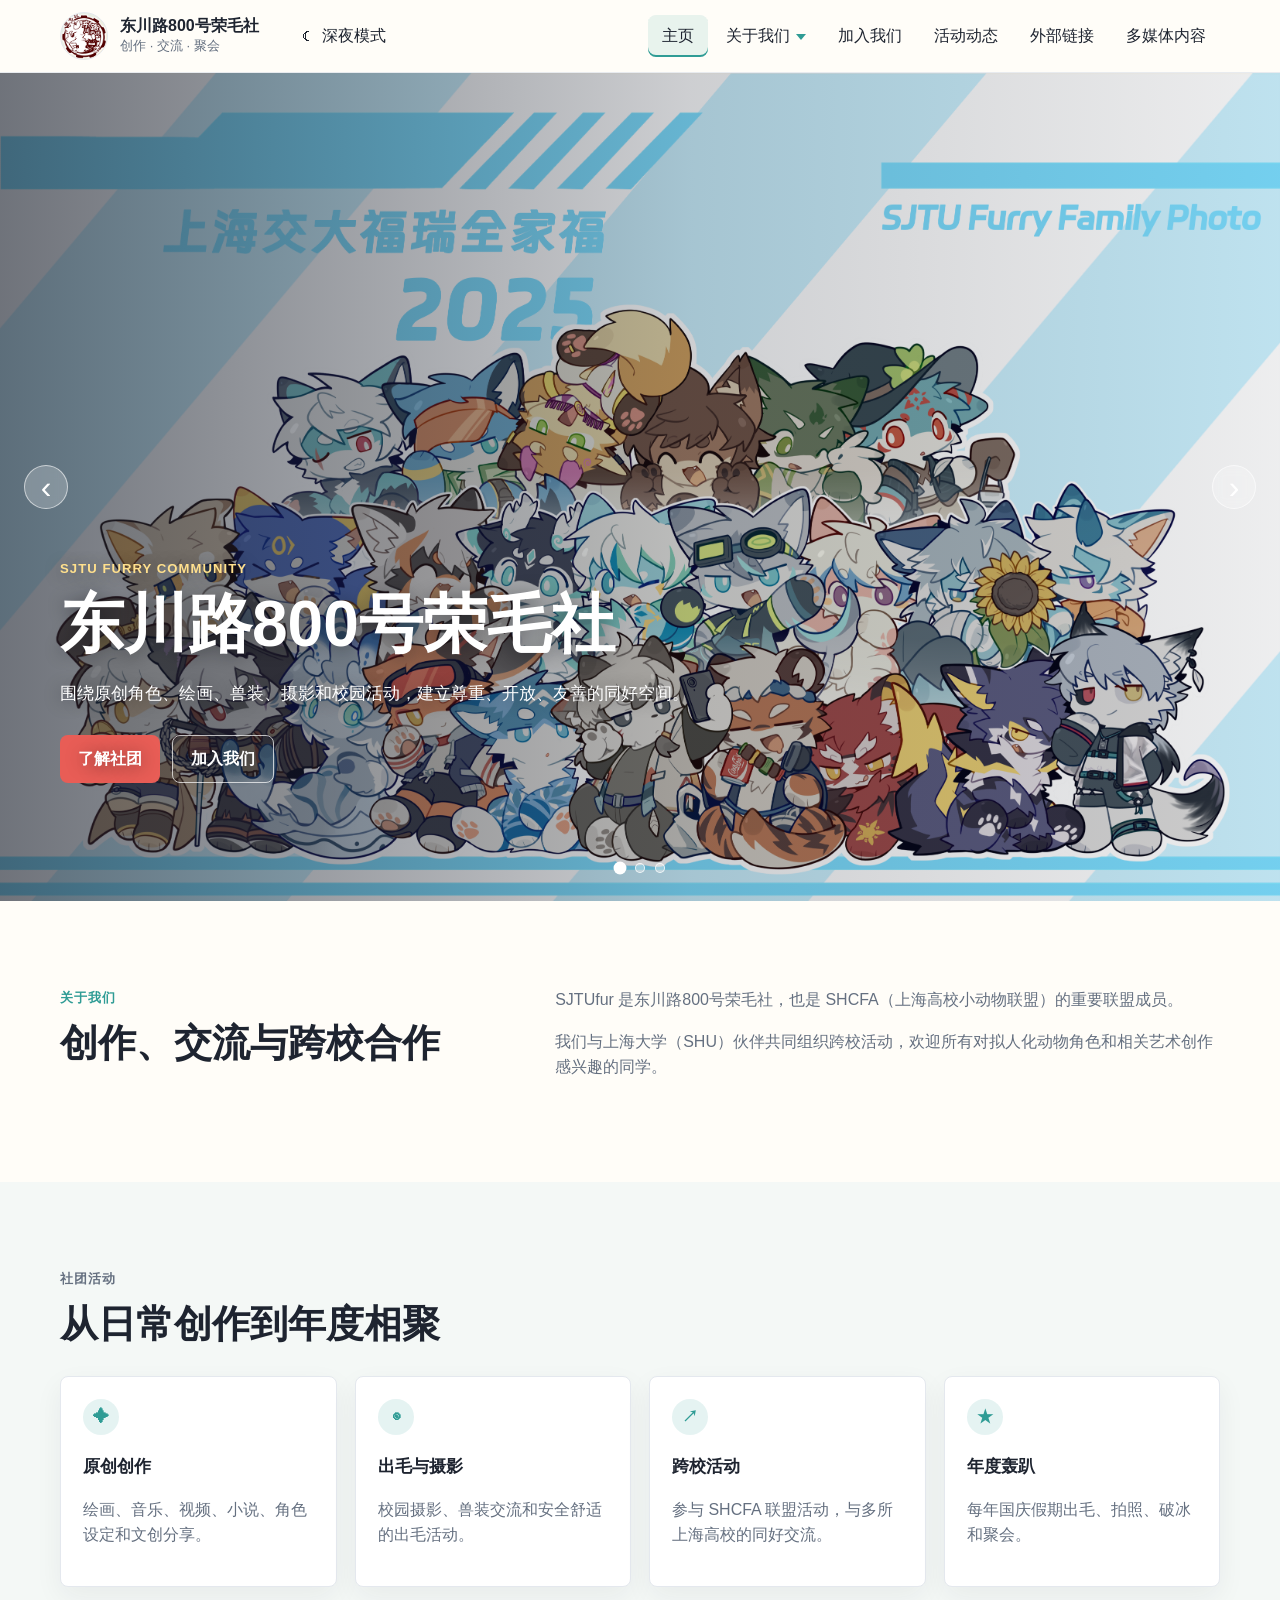
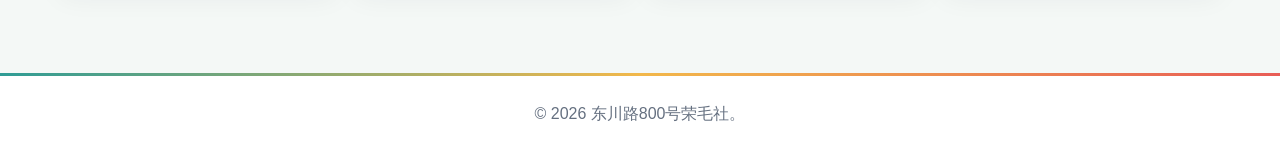
==== commit 1ecb2522: "更新社团名称与成员联系信息" ====
--- a/index.html
+++ b/index.html
@@ -1 +1,127 @@
-﻿<!doctype html><html lang="zh-CN"><head><meta charset="utf-8"><meta name="viewport" content="width=device-width, initial-scale=1"><meta name="description" content="上海交通大学 Furry 同好社主页。"><title>上海交通大学 Furry 同好社</title><link rel="stylesheet" href="styles.css"></head><body data-page="index"><div data-site-nav-slot></div><main><section class="hero"><div class="carousel" data-carousel><div class="slides"><article class="slide is-active" data-slide><img src="assets/images/index_display/2025.png" alt="社团年度合照"></article><article class="slide" data-slide><div class="slide-placeholder slide-workshop" role="img" aria-label="社团创作活动"></div></article><article class="slide" data-slide><div class="slide-placeholder slide-photo" role="img" aria-label="社团摄影活动"></div></article></div><button class="carousel-btn prev" type="button" aria-label="上一张" data-prev>‹</button><button class="carousel-btn next" type="button" aria-label="下一张" data-next>›</button><div class="carousel-dots"><button class="is-active" type="button" data-dot="0" aria-label="第 1 张"></button><button type="button" data-dot="1" aria-label="第 2 张"></button><button type="button" data-dot="2" aria-label="第 3 张"></button></div></div><div class="hero-copy"><p class="eyebrow">SJTU FURRY COMMUNITY</p><h1>上海交通大学 Furry 同好社</h1><p>围绕原创角色、绘画、兽装、摄影和校园活动，建立尊重、开放、友善的同好空间。</p><div class="hero-actions"><a class="btn primary" href="about.html">了解社团</a><a class="btn secondary" href="join.html">加入我们</a></div></div></section><section class="section intro"><div class="section-inner two-column"><div><p class="eyebrow">关于我们</p><h2>创作、交流与跨校合作</h2></div><div class="prose"><p>SJTUfur 是上海交通大学的 Furry 同好社，也是 SHCFA（上海高校小动物联盟）的重要联盟成员。</p><p>我们与上海大学（SHU）伙伴共同组织跨校活动，欢迎所有对拟人化动物角色和相关艺术创作感兴趣的同学。</p></div></div></section><section class="section band"><div class="section-inner"><div class="section-heading"><p class="eyebrow">社团活动</p><h2>从日常创作到年度相聚</h2></div><div class="feature-grid"><article class="feature"><span class="feature-icon">✦</span><h3>原创创作</h3><p>绘画、音乐、视频、小说、角色设定和文创分享。</p></article><article class="feature"><span class="feature-icon">◉</span><h3>出毛与摄影</h3><p>校园摄影、兽装交流和安全舒适的出毛活动。</p></article><article class="feature"><span class="feature-icon">↗</span><h3>跨校活动</h3><p>参与 SHCFA 联盟活动，与 SJTU、SHU 伙伴交流。</p></article><article class="feature"><span class="feature-icon">★</span><h3>年度轰趴</h3><p>每年国庆假期出毛、拍照、破冰和聚会。</p></article></div></div></section></main><footer class="footer"><p>© 2026 上海交通大学 Furry 同好社。</p></footer><script src="nav.js"></script><script src="script.js"></script></body></html>
+﻿<!doctype html>
+<html lang="zh-CN">
+  <head>
+    <meta charset="utf-8" />
+    <meta name="viewport" content="width=device-width, initial-scale=1" />
+    <meta name="description" content="东川路800号荣毛社主页。" />
+    <title>东川路800号荣毛社</title>
+    <link rel="stylesheet" href="styles.css" />
+  </head>
+  <body data-page="index">
+    <div data-site-nav-slot></div>
+    <main>
+      <section class="hero">
+        <div class="carousel" data-carousel>
+          <div class="slides">
+            <article class="slide is-active" data-slide>
+              <img
+                src="assets/images/index_display/2025.png"
+                alt="社团年度合照"
+              />
+            </article>
+            <article class="slide" data-slide>
+              <div
+                class="slide-placeholder slide-workshop"
+                role="img"
+                aria-label="社团创作活动"
+              ></div>
+            </article>
+            <article class="slide" data-slide>
+              <div
+                class="slide-placeholder slide-photo"
+                role="img"
+                aria-label="社团摄影活动"
+              ></div>
+            </article>
+          </div>
+          <button
+            class="carousel-btn prev"
+            type="button"
+            aria-label="上一张"
+            data-prev
+          >
+            ‹</button
+          ><button
+            class="carousel-btn next"
+            type="button"
+            aria-label="下一张"
+            data-next
+          >
+            ›
+          </button>
+          <div class="carousel-dots">
+            <button
+              class="is-active"
+              type="button"
+              data-dot="0"
+              aria-label="第 1 张"
+            ></button
+            ><button type="button" data-dot="1" aria-label="第 2 张"></button
+            ><button type="button" data-dot="2" aria-label="第 3 张"></button>
+          </div>
+        </div>
+        <div class="hero-copy">
+          <p class="eyebrow">SJTU FURRY COMMUNITY</p>
+          <h1>东川路800号荣毛社</h1>
+          <p>
+            围绕原创角色、绘画、兽装、摄影和校园活动，建立尊重、开放、友善的同好空间。
+          </p>
+          <div class="hero-actions">
+            <a class="btn primary" href="about.html">了解社团</a
+            ><a class="btn secondary" href="join.html">加入我们</a>
+          </div>
+        </div>
+      </section>
+      <section class="section intro">
+        <div class="section-inner two-column">
+          <div>
+            <p class="eyebrow">关于我们</p>
+            <h2>创作、交流与跨校合作</h2>
+          </div>
+          <div class="prose">
+            <p>
+              SJTUfur 是东川路800号荣毛社，也是
+              SHCFA（上海高校小动物联盟）的重要联盟成员。
+            </p>
+            <p>
+              我们与上海大学（SHU）伙伴共同组织跨校活动，欢迎所有对拟人化动物角色和相关艺术创作感兴趣的同学。
+            </p>
+          </div>
+        </div>
+      </section>
+      <section class="section band">
+        <div class="section-inner">
+          <div class="section-heading">
+            <p class="eyebrow">社团活动</p>
+            <h2>从日常创作到年度相聚</h2>
+          </div>
+          <div class="feature-grid">
+            <article class="feature">
+              <span class="feature-icon">✦</span>
+              <h3>原创创作</h3>
+              <p>绘画、音乐、视频、小说、角色设定和文创分享。</p>
+            </article>
+            <article class="feature">
+              <span class="feature-icon">◉</span>
+              <h3>出毛与摄影</h3>
+              <p>校园摄影、兽装交流和安全舒适的出毛活动。</p>
+            </article>
+            <article class="feature">
+              <span class="feature-icon">↗</span>
+              <h3>跨校活动</h3>
+              <p>参与 SHCFA 联盟活动，与多所上海高校的同好交流。</p>
+            </article>
+            <article class="feature">
+              <span class="feature-icon">★</span>
+              <h3>年度轰趴</h3>
+              <p>每年国庆假期出毛、拍照、破冰和聚会。</p>
+            </article>
+          </div>
+        </div>
+      </section>
+    </main>
+    <footer class="footer"><p>© 2026 东川路800号荣毛社。</p></footer>
+    <script src="nav.js"></script>
+    <script src="script.js"></script>
+  </body>
+</html>
--- a/styles.css
+++ b/styles.css
@@ -2665,8 +2665,23 @@
 .about-carousel img:nth-child(2) { animation-delay: 5s; } 
 .about-carousel img:nth-child(3) { animation-delay: 10s; }-
-@keyframes about-slide { 0%, 28% { opacity: 1; } 33%, 95% { opacity: 0; } 100% { opacity: 1; } }-
++.about-carousel[data-about-carousel] img { opacity: 0; animation: none; transition: opacity 280ms ease; }
+.about-carousel[data-about-carousel] img.is-active { opacity: 1; }
+.about-carousel-btn { position: absolute; top: 50%; z-index: 2; width: 42px; height: 42px; border: 1px solid rgba(255, 255, 255, 0.78); border-radius: 50%; background: rgba(30, 36, 48, 0.48); color: #fff; font-size: 2rem; line-height: 1; cursor: pointer; transform: translateY(-50%); }
+.about-carousel-btn:hover, .about-carousel-btn:focus-visible { outline: 0; background: rgba(30, 36, 48, 0.7); }
+.about-carousel-btn.prev { left: 14px; }
+.about-carousel-btn.next { right: 14px; }
+.join-contact { display: flex; flex-wrap: wrap; align-items: center; gap: 8px 22px; margin-top: 24px; padding-top: 20px; border-top: 1px solid var(--line); color: var(--muted); }
+.join-contact strong { color: var(--ink); }
+.join-contact a { color: var(--teal); font-weight: 800; }
++.member-contact { display: block; margin-top: 4px; color: var(--teal); font-size: 0.86rem; font-weight: 700; }+@keyframes about-slide { 0%, 28% { opacity: 1; } 33%, 95% { opacity: 0; } 100% { opacity: 1; } }
+.join-options { display: grid; grid-template-columns: repeat(2, minmax(0, 1fr)); gap: 18px; }
+.join-option { min-width: 0; padding: 28px; border: 1px solid var(--line); border-radius: var(--radius); background: var(--surface); box-shadow: var(--card-shadow); }
+.join-option h2 { font-size: clamp(1.45rem, 2.4vw, 2.2rem); }
+@media (max-width: 900px) { .join-options { grid-template-columns: 1fr; } }
+
 @media (max-width: 900px) { .about-feature-grid, .about-feature-grid.reverse { grid-template-columns: 1fr; gap: 28px; } .about-feature-grid.reverse .about-copy, .about-feature-grid.reverse .about-carousel { order: initial; } .about-carousel { min-height: 280px; } } 
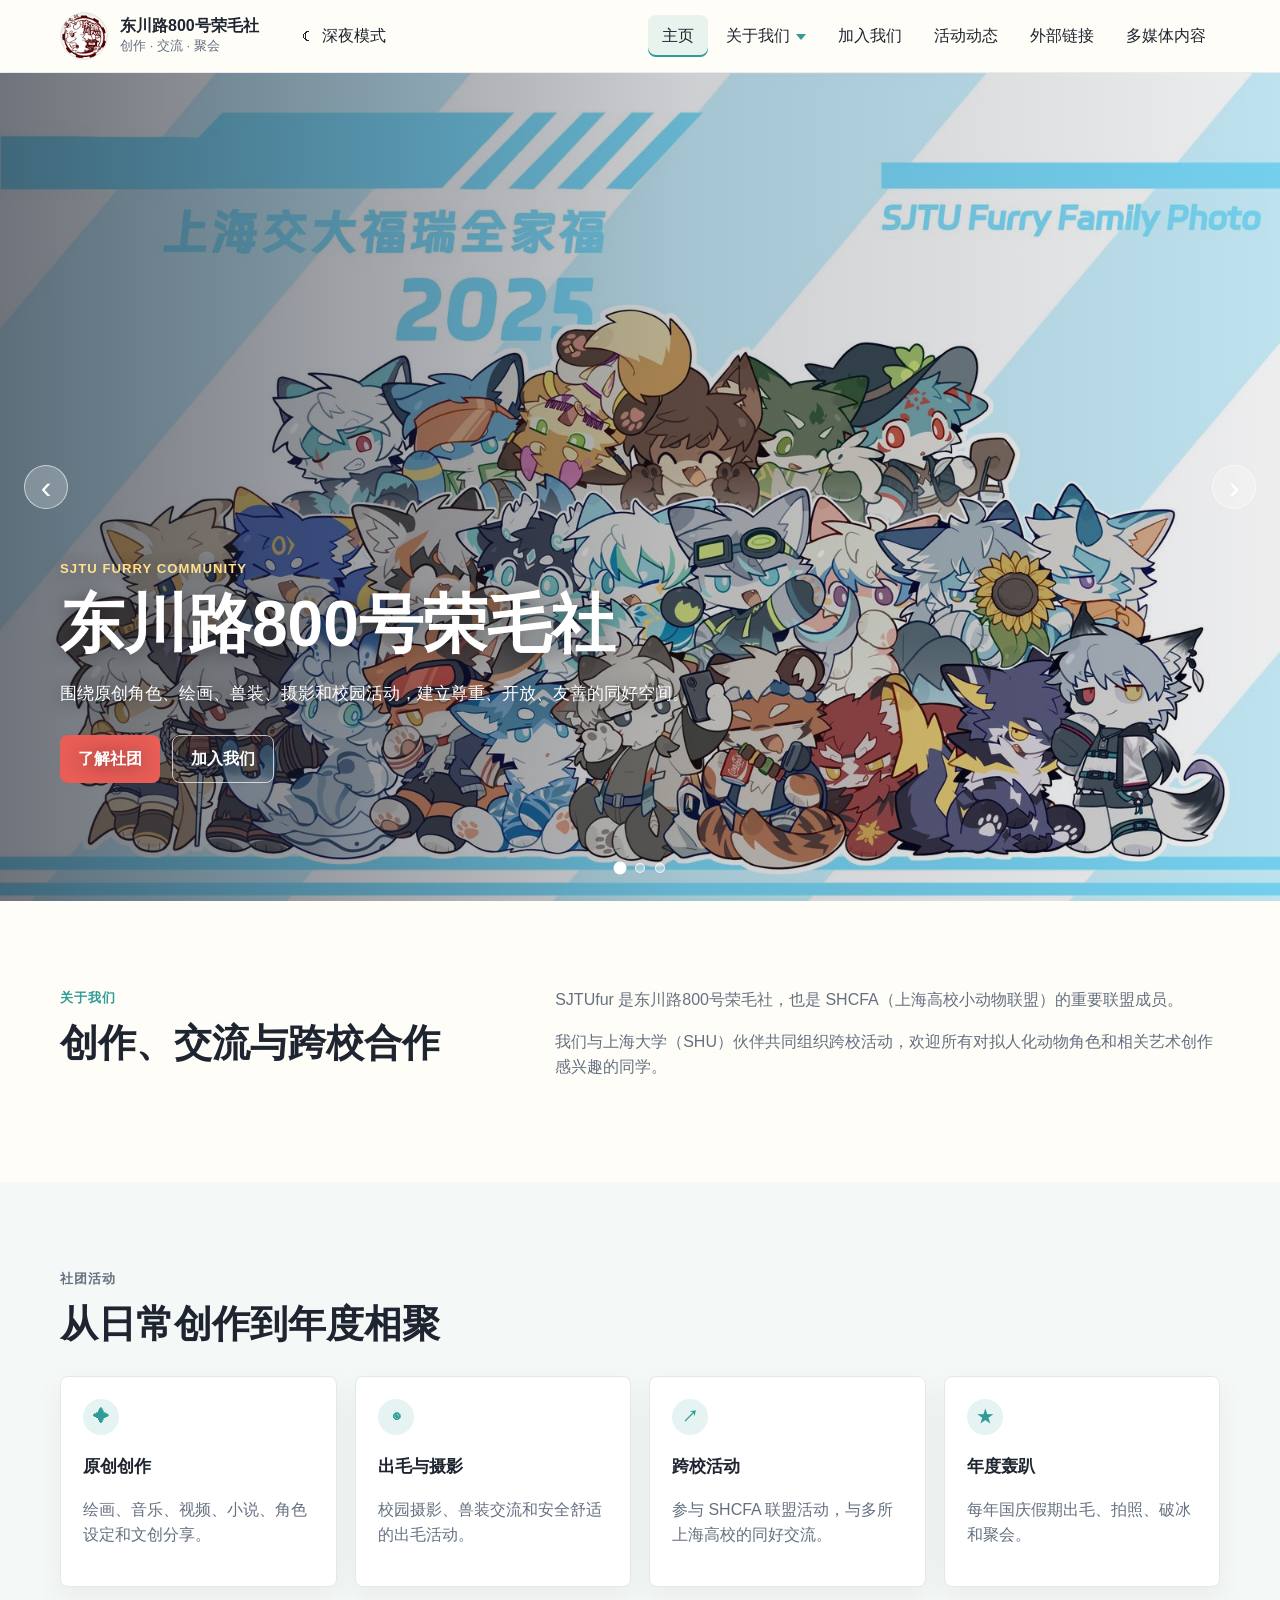
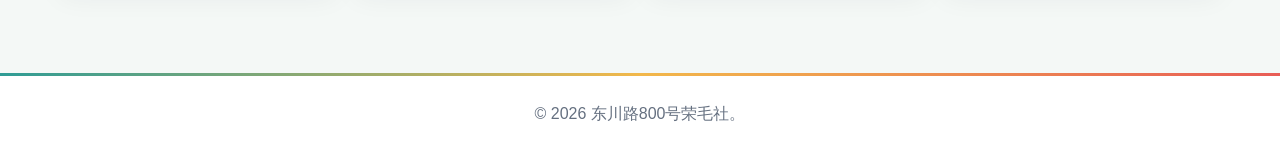
==== commit 136c113e: "修复手机端页首标题排版，压缩图片并启用懒加载 - 去掉吉祥物页标题 white-space:nowrap，修复手机端标题被裁切 - 新增 560px 页首适配规则，body 增加横向溢出保护 - 手机" ====
--- a/index.html
+++ b/index.html
@@ -15,7 +15,7 @@
           <div class="slides">
             <article class="slide is-active" data-slide>
               <img
-                src="assets/images/index_display/2025.png"
+                src="assets/images/index_display/2025.jpg"
                 alt="社团年度合照"
               />
             </article>
@@ -121,7 +121,7 @@
       </section>
     </main>
     <footer class="footer"><p>© 2026 东川路800号荣毛社。</p></footer>
-    <script src="nav.js"></script>
+    <script src="nav.js?v=20261010"></script>
     <script src="script.js"></script>
   </body>
 </html>
--- a/styles.css
+++ b/styles.css
@@ -1,2671 +1,2674 @@
-:root {-
-  --bg: #fffdf8;-
-  --surface: #ffffff;-
-  --ink: #1e2430;-
-  --muted: #657080;-
-  --line: #e4e8ee;-
-  --header-bg: rgba(255, 253, 248, 0.92);-
-  --header-border: rgba(228, 232, 238, 0.85);-
-  --band: #f4f8f6;-
-  --coral: #e85d56;-
-  --teal: #2f9c95;-
-  --yellow: #f2b84b;-
-  --leaf: #78a866;-
-  --shadow: 0 18px 45px rgba(30, 36, 48, 0.12);-
-  --card-shadow: 0 10px 28px rgba(30, 36, 48, 0.06);-
-  --hero-overlay: linear-gradient(90deg, rgba(30, 36, 48, 0.64), rgba(30, 36, 48, 0.22) 54%, rgba(30, 36, 48, 0.08));-
-  --radius: 8px;-
-  color-scheme: light;-
-}-
--
-:root[data-theme="dark"] {-
-  --bg: #111418;-
-  --surface: #1a2027;-
-  --ink: #edf2f7;-
-  --muted: #a7b2c2;-
-  --line: #303946;-
-  --header-bg: rgba(17, 20, 24, 0.9);-
-  --header-border: rgba(48, 57, 70, 0.88);-
-  --band: #151b22;-
-  --coral: #ff766f;-
-  --teal: #63d2c9;-
-  --yellow: #ffd166;-
-  --leaf: #9fca8f;-
-  --shadow: 0 18px 45px rgba(0, 0, 0, 0.36);-
-  --card-shadow: 0 10px 28px rgba(0, 0, 0, 0.24);-
-  --hero-overlay: linear-gradient(90deg, rgba(10, 13, 18, 0.76), rgba(10, 13, 18, 0.34) 54%, rgba(10, 13, 18, 0.14));-
-  color-scheme: dark;-
-}-
--
-* {-
-  box-sizing: border-box;-
-}-
--
-html {-
-  scroll-behavior: smooth;-
-}-
--
-body {-
-  margin: 0;-
-  background: var(--bg);-
-  color: var(--ink);-
-  font-family: -apple-system, BlinkMacSystemFont, "Segoe UI", "Microsoft YaHei", sans-serif;-
-  line-height: 1.6;-
-  transition: background-color 180ms ease, color 180ms ease;-
-}-
--
-a {-
-  color: inherit;-
-  text-decoration: none;-
-}-
--
-img {-
-  display: block;-
-  max-width: 100%;-
-}-
--
-button {-
-  font: inherit;-
-}-
--
-.sr-only {-
-  position: absolute;-
-  width: 1px;-
-  height: 1px;-
-  padding: 0;-
-  margin: -1px;-
-  overflow: hidden;-
-  clip: rect(0, 0, 0, 0);-
-  white-space: nowrap;-
-  border: 0;-
-}-
--
-.site-header {-
-  position: sticky;-
-  top: 0;-
-  z-index: 20;-
-  background: var(--header-bg);-
-  border-bottom: 1px solid var(--header-border);-
-  backdrop-filter: blur(18px);-
-}-
--
-.nav {-
-  width: min(1160px, calc(100% - 40px));-
-  min-height: 72px;-
-  margin: 0 auto;-
-  display: flex;-
-  align-items: center;-
-  justify-content: space-between;-
-  gap: 24px;-
-}-
--
-.brand {-
-  display: inline-flex;-
-  align-items: center;-
-  gap: 12px;-
-  min-width: 0;-
-}-
--
-.logo-slot {-
-  width: 48px;-
-  height: 48px;-
-  flex: 0 0 48px;-
-  display: grid;-
-  place-items: center;-
-  overflow: hidden;-
-  border: 2px dashed rgba(47, 156, 149, 0.45);-
-  border-radius: 50%;-
-  background: linear-gradient(135deg, rgba(47, 156, 149, 0.16), rgba(242, 184, 75, 0.18));-
-}-
--
-.logo-slot.is-empty::before {-
-  content: "LOGO";-
-  color: var(--teal);-
-  font-size: 0.72rem;-
-  font-weight: 800;-
-  letter-spacing: 0;-
-}-
--
-.brand-title,-
-.brand-subtitle {-
-  display: block;-
-}-
--
-.brand-title {-
-  font-weight: 800;-
-  line-height: 1.2;-
-}-
--
-.brand-subtitle {-
-  color: var(--muted);-
-  font-size: 0.82rem;-
-}-
--
-.nav-menu {-
-  list-style: none;-
-  margin: 0;-
-  margin-left: auto;-
-  padding: 0;-
-  display: flex;-
-  align-items: center;-
-  gap: 4px;-
-}-
--
-.nav-menu a,-
-.nav-menu button,-
-.theme-toggle {-
-  display: inline-flex;-
-  align-items: center;-
-  min-height: 40px;-
-  padding: 8px 14px;-
-  border: 0;-
-  border-radius: var(--radius);-
-  background: transparent;-
-  color: var(--ink);-
-  cursor: pointer;-
-}-
--
-.nav-menu a:hover,-
-.nav-menu button:hover,-
-.theme-toggle:hover,-
-.nav-menu a:focus-visible,-
-.nav-menu button:focus-visible,-
-.theme-toggle:focus-visible,-
-.nav-menu a.is-current,-
-.nav-menu button.is-current {-
-  outline: 0;-
-  background: rgba(47, 156, 149, 0.11);-
-}-
--
-.has-submenu {-
-  position: relative;-
-}-
--
-.has-submenu > button::after {-
-  content: "";-
-  width: 0;-
-  height: 0;-
-  margin-left: 6px;-
-  border-left: 5px solid transparent;-
-  border-right: 5px solid transparent;-
-  border-top: 6px solid var(--teal);-
-  transform: translateY(1px);-
-  transition: transform 180ms ease;-
-}-
--
-.has-submenu:hover > button::after,-
-.has-submenu:focus-within > button::after,-
-.has-submenu.is-open > button::after {-
-  transform: translateY(1px) rotate(180deg);-
-}-
--
-.theme-toggle {-
-  gap: 8px;-
-  border: 0;-
-  border-radius: var(--radius);-
-  background: transparent;-
-  color: var(--ink);-
-  cursor: pointer;-
-}-
--
-.theme-icon {-
-  width: 1.1em;-
-  text-align: center;-
-}-
--
-.theme-toggle .theme-icon::before {-
-  content: "☾";-
-}-
--
-:root[data-theme="dark"] .theme-toggle .theme-icon::before {-
-  content: "☀";-
-}-
--
-.submenu {-
-  position: absolute;-
-  top: calc(100% + 8px);-
-  left: 0;-
-  min-width: 150px;-
-  margin: 0;-
-  padding: 8px;-
-  list-style: none;-
-  border: 1px solid var(--line);-
-  border-radius: var(--radius);-
-  background: var(--surface);-
-  box-shadow: var(--shadow);-
-  opacity: 0;-
-  visibility: hidden;-
-  transform: translateY(-8px);-
-  transition: opacity 180ms ease, transform 180ms ease, visibility 180ms ease;-
-}-
--
-.has-submenu:hover .submenu,-
-.has-submenu:focus-within .submenu {-
-  opacity: 1;-
-  visibility: visible;-
-  transform: translateY(0);-
-}-
--
-.submenu a {-
-  width: 100%;-
-  white-space: nowrap;-
-}-
--
-.nav-toggle {-
-  display: none;-
-  width: 44px;-
-  height: 44px;-
-  border: 1px solid var(--line);-
-  border-radius: var(--radius);-
-  background: var(--surface);-
-  cursor: pointer;-
-}-
--
-.nav-toggle span:not(.sr-only) {-
-  display: block;-
-  width: 20px;-
-  height: 2px;-
-  margin: 4px auto;-
-  background: var(--ink);-
-}-
--
-.hero {-
-  position: relative;-
-  min-height: calc(100vh - 72px);-
-  display: grid;-
-  align-items: end;-
-  overflow: hidden;-
-}-
--
-.carousel,-
-.slides,-
-.slide,-
-.slide-placeholder {-
-  position: absolute;-
-  inset: 0;-
-}-
--
-.slide {-
-  opacity: 0;-
-  transition: opacity 500ms ease;-
-}-
--
-.slide.is-active {-
-  opacity: 1;-
-}-
--
-.slide-placeholder {-
-  background-size: cover;-
-  background-position: center;-
-}-
--
-.slide-placeholder::after {-
-  content: "";-
-  position: absolute;-
-  inset: 0;-
-  background: var(--hero-overlay);-
-}-
--
-.slide-campus {-
-  background:-
-    radial-gradient(circle at 24% 30%, rgba(232, 93, 86, 0.72), transparent 16%),-
-    radial-gradient(circle at 72% 42%, rgba(47, 156, 149, 0.62), transparent 18%),-
-    linear-gradient(135deg, #87b88d 0%, #e6d88b 42%, #92c7cf 100%);-
-}-
--
-.slide-workshop {-
-  background:-
-    radial-gradient(circle at 66% 32%, rgba(242, 184, 75, 0.82), transparent 17%),-
-    radial-gradient(circle at 32% 58%, rgba(47, 156, 149, 0.72), transparent 18%),-
-    linear-gradient(135deg, #f7f4ea 0%, #b8d7dc 52%, #eaa29d 100%);-
-}-
--
-.slide-photo {-
-  background:-
-    radial-gradient(circle at 40% 38%, rgba(120, 168, 102, 0.72), transparent 18%),-
-    radial-gradient(circle at 76% 58%, rgba(232, 93, 86, 0.62), transparent 15%),-
-    linear-gradient(135deg, #8cc1a4 0%, #c8d97a 45%, #d8eef0 100%);-
-}-
--
-.carousel-btn {-
-  position: absolute;-
-  top: 50%;-
-  z-index: 4;-
-  width: 44px;-
-  height: 44px;-
-  border: 1px solid rgba(255, 255, 255, 0.58);-
-  border-radius: 50%;-
-  background: rgba(255, 255, 255, 0.22);-
-  color: #fff;-
-  font-size: 2rem;-
-  line-height: 1;-
-  cursor: pointer;-
-  transform: translateY(-50%);-
-}-
--
-.carousel-btn:hover,-
-.carousel-btn:focus-visible {-
-  outline: 0;-
-  background: rgba(255, 255, 255, 0.34);-
-}-
--
-.carousel-btn.prev {-
-  left: 24px;-
-}-
--
-.carousel-btn.next {-
-  right: 24px;-
-}-
--
-.carousel-dots {-
-  position: absolute;-
-  left: 50%;-
-  bottom: 28px;-
-  z-index: 5;-
-  display: flex;-
-  gap: 10px;-
-  transform: translateX(-50%);-
-}-
--
-.carousel-dots button {-
-  width: 10px;-
-  height: 10px;-
-  padding: 0;-
-  border: 1px solid rgba(255, 255, 255, 0.8);-
-  border-radius: 50%;-
-  background: rgba(255, 255, 255, 0.35);-
-  cursor: pointer;-
-}-
--
-.carousel-dots button.is-active {-
-  background: #fff;-
-}-
--
-.hero-copy {-
-  position: relative;-
-  z-index: 3;-
-  width: min(1160px, calc(100% - 40px));-
-  margin: 0 auto;-
-  padding: 0 0 118px;-
-  color: #fff;-
-}-
--
-.hero-copy h1 {-
-  max-width: 780px;-
-  margin: 0;-
-  font-size: clamp(2.3rem, 5vw, 5.4rem);-
-  line-height: 1.05;-
-  letter-spacing: 0;-
-}-
--
-.hero-copy p:not(.eyebrow) {-
-  max-width: 670px;-
-  margin: 22px 0 0;-
-  font-size: 1.08rem;-
-}-
--
-.eyebrow {-
-  margin: 0 0 12px;-
-  color: var(--teal);-
-  font-size: 0.82rem;-
-  font-weight: 800;-
-  letter-spacing: 0;-
-  text-transform: uppercase;-
-}-
--
-.hero-copy .eyebrow {-
-  color: #ffe08d;-
-}-
--
-.hero-actions {-
-  display: flex;-
-  flex-wrap: wrap;-
-  gap: 12px;-
-  margin-top: 28px;-
-}-
--
-.btn {-
-  display: inline-flex;-
-  align-items: center;-
-  justify-content: center;-
-  min-height: 44px;-
-  padding: 10px 18px;-
-  border-radius: var(--radius);-
-  font-weight: 700;-
-}-
--
-.btn.primary {-
-  background: var(--coral);-
-  color: #fff;-
-}-
--
-.btn.secondary {-
-  border: 1px solid rgba(255, 255, 255, 0.7);-
-  color: #fff;-
-}-
--
-.section {-
-  padding: 86px 0;-
-}-
--
-.band {-
-  background: var(--band);-
-}-
--
-.section-inner {-
-  width: min(1160px, calc(100% - 40px));-
-  margin: 0 auto;-
-}-
--
-.two-column {-
-  display: grid;-
-  grid-template-columns: minmax(240px, 0.8fr) minmax(0, 1.2fr);-
-  gap: 52px;-
-  align-items: start;-
-}-
--
-h2 {-
-  margin: 0;-
-  font-size: clamp(1.8rem, 3vw, 3rem);-
-  line-height: 1.18;-
-  letter-spacing: 0;-
-}-
--
-h3 {-
-  margin: 0 0 8px;-
-  font-size: 1.08rem;-
-}-
--
-.prose p,-
-.section-heading p,-
-.notice p,-
-.feature p,-
-.member p {-
-  color: var(--muted);-
-}-
--
-.prose p:first-child {-
-  margin-top: 0;-
-}-
--
-.section-heading {-
-  max-width: 680px;-
-  margin-bottom: 30px;-
-}-
--
-.notice-list,-
-.feature-grid,-
-.member-grid,-
-.gallery-grid {-
-  display: grid;-
-  gap: 18px;-
-}-
--
-.notice-list {-
-  grid-template-columns: repeat(3, minmax(0, 1fr));-
-}-
--
-.feature-grid {-
-  grid-template-columns: repeat(4, minmax(0, 1fr));-
-}-
--
-.member-grid {-
-  grid-template-columns: repeat(3, minmax(0, 1fr));-
-}-
--
-.gallery-grid {-
-  grid-template-columns: repeat(4, minmax(0, 1fr));-
-}-
--
-.notice,-
-.feature,-
-.member,-
-.gallery-grid figure {-
-  margin: 0;-
-  border: 1px solid var(--line);-
-  border-radius: var(--radius);-
-  background: var(--surface);-
-  box-shadow: var(--card-shadow);-
-}-
--
-.notice,-
-.feature,-
-.member {-
-  padding: 22px;-
-}-
--
-.notice time {-
-  display: block;-
-  margin-bottom: 12px;-
-  color: var(--coral);-
-  font-size: 0.88rem;-
-  font-weight: 800;-
-}-
--
-.feature-icon {-
-  display: inline-grid;-
-  place-items: center;-
-  width: 36px;-
-  height: 36px;-
-  margin-bottom: 18px;-
-  border-radius: 50%;-
-  background: rgba(47, 156, 149, 0.12);-
-  color: var(--teal);-
-  font-weight: 900;-
-}-
--
-.avatar-placeholder {-
-  width: 64px;-
-  height: 64px;-
-  display: grid;-
-  place-items: center;-
-  margin-bottom: 18px;-
-  border-radius: 50%;-
-  background: linear-gradient(135deg, rgba(232, 93, 86, 0.18), rgba(47, 156, 149, 0.18));-
-  color: var(--teal);-
-  font-weight: 900;-
-}-
--
-.gallery-grid figure {-
-  overflow: hidden;-
-}-
--
-.gallery-placeholder {-
-  aspect-ratio: 4 / 3;-
-  background-size: cover;-
-}-
--
-.gallery-one {-
-  background: linear-gradient(135deg, rgba(47, 156, 149, 0.32), rgba(242, 184, 75, 0.45));-
-}-
--
-.gallery-two {-
-  background: linear-gradient(135deg, rgba(232, 93, 86, 0.28), rgba(47, 156, 149, 0.34));-
-}-
--
-.gallery-three {-
-  background: linear-gradient(135deg, rgba(120, 168, 102, 0.32), rgba(242, 184, 75, 0.34));-
-}-
--
-.gallery-four {-
-  background: linear-gradient(135deg, rgba(47, 156, 149, 0.26), rgba(232, 93, 86, 0.32));-
-}-
--
-figcaption {-
-  padding: 14px 16px;-
-  color: var(--muted);-
-}-
--
-.link-list {-
-  display: flex;-
-  flex-wrap: wrap;-
-  gap: 12px;-
-}-
--
-.link-list a {-
-  display: inline-flex;-
-  align-items: center;-
-  min-height: 44px;-
-  padding: 10px 16px;-
-  border: 1px solid var(--line);-
-  border-radius: var(--radius);-
-  background: var(--surface);-
-  color: var(--teal);-
-  font-weight: 800;-
-}-
--
-.link-list a:hover,-
-.link-list a:focus-visible {-
-  outline: 0;-
-  border-color: rgba(47, 156, 149, 0.5);-
-  background: rgba(47, 156, 149, 0.08);-
-}-
--
-.footer {-
-  padding: 28px 20px;-
-  border-top: 1px solid var(--line);-
-  color: var(--muted);-
-  text-align: center;-
-}-
--
-.footer p {-
-  margin: 0;-
-}-
--
-.section-more {-
-  margin: 24px 0 0;-
-}-
--
-.section-more a,-
-.text-link {-
-  color: var(--teal);-
-  font-weight: 800;-
-}-
--
-/* 内页公共样式：about、announcements、links、gallery 共用。 */-
-.page-hero {-
-  padding: 88px 0 66px;-
-  border-bottom: 1px solid var(--line);-
-  background:-
-    linear-gradient(120deg, rgba(47, 156, 149, 0.13), transparent 42%),-
-    linear-gradient(300deg, rgba(242, 184, 75, 0.18), transparent 46%),-
-    var(--bg);-
-}-
--
-.page-hero-inner {-
-  width: min(1160px, calc(100% - 40px));-
-  margin: 0 auto;-
-}-
--
-.page-hero h1 {-
-  max-width: 760px;-
-  margin: 0;-
-  font-size: clamp(2.2rem, 5vw, 4.5rem);-
-  line-height: 1.08;-
-  letter-spacing: 0;-
-}-
--
-.page-hero p:not(.eyebrow) {-
-  max-width: 680px;-
-  margin: 18px 0 0;-
-  color: var(--muted);-
-  font-size: 1.05rem;-
-}-
--
-.page-index {-
-  display: flex;-
-  flex-wrap: wrap;-
-  gap: 10px;-
-  margin-top: 28px;-
-}-
--
-.page-index a {-
-  padding: 8px 12px;-
-  border: 1px solid var(--line);-
-  border-radius: var(--radius);-
-  background: var(--surface);-
-  color: var(--teal);-
-  font-weight: 700;-
-}-
--
-.content-grid {-
-  display: grid;-
-  grid-template-columns: 240px minmax(0, 1fr);-
-  gap: 52px;-
-}-
--
-.content-label {-
-  color: var(--teal);-
-  font-weight: 800;-
-}-
--
-.detail-list {-
-  display: grid;-
-  grid-template-columns: repeat(2, minmax(0, 1fr));-
-  gap: 18px;-
-}-
--
-.detail-item {-
-  padding: 20px 0;-
-  border-top: 2px solid var(--teal);-
-}-
--
-.detail-item p {-
-  margin-bottom: 0;-
-  color: var(--muted);-
-}-
--
-.member-list,-
-.announcement-list {-
-  border-top: 1px solid var(--line);-
-}-
--
-.member-row {-
-  display: grid;-
-  grid-template-columns: 80px minmax(160px, 0.45fr) minmax(0, 1fr);-
-  gap: 24px;-
-  align-items: center;-
-  padding: 22px 0;-
-  border-bottom: 1px solid var(--line);-
-}-
--
-.member-row .avatar-placeholder {-
-  margin: 0;-
-}-
--
-.member-row h3,-
-.member-row p {-
-  margin: 0;-
-}-
--
-.member-row p {-
-  color: var(--muted);-
-}-
--
-.member-avatar {-
-  width: 64px;-
-  height: 64px;-
-  object-fit: cover;-
-  border-radius: 50%;-
-}-
--
-.roster-grid {-
-  display: grid;-
-  grid-template-columns: repeat(4, minmax(0, 1fr));-
-  gap: 18px;-
-}-
--
-.roster-card {-
-  min-width: 0;-
-  padding: 22px;-
-  border: 1px solid var(--line);-
-  border-radius: var(--radius);-
-  background: var(--surface);-
-}-
--
-.roster-card .avatar-placeholder {-
-  margin-bottom: 16px;-
-}-
--
-.roster-card h3,-
-.roster-card p {-
-  margin: 0;-
-}-
--
-.roster-card p {-
-  color: var(--muted);-
-  font-size: 0.92rem;-
-}-
--
-.roster-avatar {-
-  width: 72px;-
-  height: 72px;-
-  margin-bottom: 16px;-
-  object-fit: cover;-
-  border-radius: 50%;-
-}-
--
-.announcement-item {-
-  display: grid;-
-  grid-template-columns: 150px minmax(0, 1fr);-
-  gap: 30px;-
-  padding: 30px 0;-
-  border-bottom: 1px solid var(--line);-
-}-
--
-.announcement-item time {-
-  color: var(--coral);-
-  font-weight: 800;-
-}-
--
-.announcement-item h2 {-
-  font-size: 1.45rem;-
-}-
--
-.announcement-item p {-
-  margin-bottom: 0;-
-  color: var(--muted);-
-}-
--
-.status-tag {-
-  display: inline-block;-
-  margin-bottom: 10px;-
-  color: var(--teal);-
-  font-size: 0.8rem;-
-  font-weight: 800;-
-}-
--
-.directory {-
-  display: grid;-
-  grid-template-columns: repeat(2, minmax(0, 1fr));-
-  gap: 18px 36px;-
-}-
--
-.directory-item {-
-  display: grid;-
-  grid-template-columns: 52px minmax(0, 1fr) auto;-
-  gap: 16px;-
-  align-items: center;-
-  padding: 22px 0;-
-  border-bottom: 1px solid var(--line);-
-}-
--
-.link-mark {-
-  width: 52px;-
-  height: 52px;-
-  display: grid;-
-  place-items: center;-
-  border-radius: var(--radius);-
-  background: rgba(47, 156, 149, 0.12);-
-  color: var(--teal);-
-  font-weight: 900;-
-}-
--
-.directory-item h2 {-
-  font-size: 1.12rem;-
-}-
--
-.directory-item p {-
-  margin: 4px 0 0;-
-  color: var(--muted);-
-  font-size: 0.92rem;-
-}-
--
-.directory-arrow {-
-  color: var(--teal);-
-  font-size: 1.3rem;-
-}-
--
-.album-section + .album-section {-
-  margin-top: 64px;-
-}-
--
-.album-heading {-
-  display: flex;-
-  align-items: end;-
-  justify-content: space-between;-
-  gap: 24px;-
-  margin-bottom: 22px;-
-}-
--
-.album-heading p {-
-  margin: 0;-
-  color: var(--muted);-
-}-
--
-.media-grid {-
-  display: grid;-
-  grid-template-columns: repeat(3, minmax(0, 1fr));-
-  gap: 18px;-
-}-
--
-.media-item {-
-  margin: 0;-
-  overflow: hidden;-
-  border: 1px solid var(--line);-
-  border-radius: var(--radius);-
-  background: var(--surface);-
-}-
--
-.media-placeholder {-
-  aspect-ratio: 4 / 3;-
-  display: grid;-
-  place-items: center;-
-  background: linear-gradient(135deg, rgba(47, 156, 149, 0.2), rgba(242, 184, 75, 0.28));-
-  color: var(--teal);-
-  font-weight: 800;-
-}-
--
-/* 相册真实图片：与占位块保持一致的 4:3 比例，超出部分居中裁切 */-
-.media-item img {-
-  width: 100%;-
-  aspect-ratio: 4 / 3;-
-  object-fit: cover;-
-}-
--
-.empty-note {-
-  padding: 22px;-
-  border-left: 3px solid var(--yellow);-
-  background: rgba(242, 184, 75, 0.1);-
-  color: var(--muted);-
-}-
--
-@media (max-width: 900px) {-
-  .nav {-
-    min-height: 64px;-
-  }-
--
-  .nav-toggle {-
-    display: block;-
-  }-
--
-  .nav-menu {-
-    position: absolute;-
-    top: 64px;-
-    left: 20px;-
-    right: 20px;-
-    display: none;-
-    align-items: stretch;-
-    padding: 12px;-
-    border: 1px solid var(--line);-
-    border-radius: var(--radius);-
-    background: var(--surface);-
-    box-shadow: var(--shadow);-
-  }-
--
-  .nav-menu.is-open {-
-    display: block;-
-  }-
--
-  .nav-menu a,-
-  .nav-menu button,-
-  .theme-toggle {-
-    width: 100%;-
-    justify-content: space-between;-
-  }-
--
-  .submenu {-
-    position: static;-
-    display: none;-
-    box-shadow: none;-
-    border: 0;-
-    padding: 0 0 6px 16px;-
-    opacity: 1;-
-    visibility: visible;-
-    transform: none;-
-  }-
--
-  .has-submenu.is-open .submenu {-
-    display: block;-
-  }-
--
-  .hero {-
-    min-height: calc(100vh - 64px);-
-  }-
--
-  .carousel-btn {-
-    display: none;-
-  }-
--
-  .hero-copy {-
-    padding-bottom: 96px;-
-  }-
--
-  .two-column,-
-  .notice-list,-
-  .feature-grid,-
-  .member-grid,-
-  .gallery-grid,-
-  .content-grid,-
-  .detail-list,-
-  .directory,-
-  .media-grid {-
-    grid-template-columns: 1fr;-
-  }-
--
-  .roster-grid {-
-    grid-template-columns: repeat(2, minmax(0, 1fr));-
-  }-
--
-  .member-row,-
-  .announcement-item {-
-    grid-template-columns: 1fr;-
-    gap: 12px;-
-  }-
--
-  .member-row {-
-    align-items: start;-
-  }-
--
-  .section {-
-    padding: 62px 0;-
-  }-
-}-
--
-@media (max-width: 560px) {-
-  .nav,-
-  .section-inner,-
-  .hero-copy {-
-    width: min(100% - 28px, 1160px);-
-  }-
--
-  .brand-title {-
-    font-size: 0.95rem;-
-  }-
--
-  .brand-subtitle {-
-    display: none;-
-  }-
--
-  .logo-slot {-
-    width: 42px;-
-    height: 42px;-
-    flex-basis: 42px;-
-  }-
--
-  .hero-copy h1 {-
-    font-size: 2.1rem;-
-  }-
--
-  .hero-actions {-
-    display: grid;-
-  }-
--
-  .roster-grid {-
-    grid-template-columns: 1fr;-
-  }-
-}-
--
-@media (prefers-reduced-motion: reduce) {-
-  html {-
-    scroll-behavior: auto;-
-  }-
--
-  *,-
-  *::before,-
-  *::after {-
-    transition-duration: 0.01ms !important;-
-    animation-duration: 0.01ms !important;-
-    animation-iteration-count: 1 !important;-
-  }-
-}-
--
-/* ============================================================-
-   界面美化增强（2026-08）-
-   原则：不改变原有布局与配色体系，所有颜色均取自 :root 变量，-
-   深夜模式自动适配； prefers-reduced-motion 用户不受影响。-
-   ============================================================ */-
--
-/* 选中文字时使用品牌青色高亮 */-
-::selection {-
-  background: rgba(47, 156, 149, 0.24);-
-}-
--
-:root[data-theme="dark"] ::selection {-
-  background: rgba(99, 210, 201, 0.32);-
-}-
--
-/* 大标题自动平衡换行，避免短词孤行 */-
-h1,-
-h2,-
-h3 {-
-  text-wrap: balance;-
-}-
--
-/* 锚点跳转时给吸顶导航栏留出空间，避免标题被遮住 */-
-section[id],-
-.album-section,-
-.album-heading {-
-  scroll-margin-top: 88px;-
-}-
--
-/* 英文小标签增加字距，更像"栏目眉" */-
-.eyebrow {-
-  letter-spacing: 0.08em;-
-}-
--
-/* 导航链接过渡 + 当前页指示条 */-
-.nav-menu a,-
-.nav-menu button,-
-.theme-toggle {-
-  transition: background-color 180ms ease, box-shadow 180ms ease;-
-}-
--
-.nav-menu a.is-current,-
-.nav-menu button.is-current {-
-  box-shadow: inset 0 -2px 0 var(--teal);-
-}-
--
-/* 按钮：悬停浮起、按下回弹、键盘聚焦可见 */-
-.btn {-
-  transition: transform 180ms ease, box-shadow 180ms ease,-
-    background-color 180ms ease, border-color 180ms ease;-
-}-
--
-.btn.primary:hover {-
-  background: #d64f48;-
-  box-shadow: 0 10px 22px rgba(232, 93, 86, 0.32);-
-  transform: translateY(-2px);-
-}-
--
-:root[data-theme="dark"] .btn.primary:hover {-
-  background: #ff8781;-
-  box-shadow: 0 10px 22px rgba(255, 118, 111, 0.28);-
-}-
--
-.btn.secondary:hover {-
-  background: rgba(255, 255, 255, 0.18);-
-  border-color: #fff;-
-  transform: translateY(-2px);-
-}-
--
-.btn:active {-
-  transform: translateY(0);-
-  transition-duration: 80ms;-
-}-
--
-.btn:focus-visible {-
-  outline: 2px solid var(--yellow);-
-  outline-offset: 3px;-
-}-
--
-/* 卡片：悬停时轻微浮起并加深阴影，提示可交互 */-
-.notice,-
-.feature,-
-.member,-
-.roster-card,-
-.media-item,-
-.gallery-grid figure {-
-  transition: transform 200ms ease, box-shadow 200ms ease,-
-    border-color 200ms ease;-
-}-
--
-.notice:hover,-
-.feature:hover,-
-.member:hover,-
-.roster-card:hover,-
-.media-item:hover,-
-.gallery-grid figure:hover {-
-  transform: translateY(-3px);-
-  border-color: rgba(47, 156, 149, 0.4);-
-  box-shadow: var(--shadow);-
-}-
--
-/* 特色图标在卡片悬停时反白填充 */-
-.feature-icon {-
-  transition: background-color 200ms ease, color 200ms ease;-
-}-
--
-.feature:hover .feature-icon {-
-  background: var(--teal);-
-  color: #fff;-
-}-
--
-/* 首页主视觉文字加柔和阴影，保证在任何轮播图上清晰可读 */-
-.hero-copy {-
-  text-shadow: 0 2px 18px rgba(10, 13, 18, 0.45);-
-}-
--
-/* 轮播：按钮加毛玻璃与过渡，圆点放大指示当前页 */-
-.carousel-btn {-
-  backdrop-filter: blur(6px);-
-  transition: background-color 200ms ease, border-color 200ms ease;-
-}-
--
-.carousel-btn:hover,-
-.carousel-btn:focus-visible {-
-  border-color: #fff;-
-}-
--
-.carousel-dots button {-
-  transition: transform 200ms ease, background-color 200ms ease;-
-}-
--
-.carousel-dots button.is-active {-
-  transform: scale(1.3);-
-}-
--
-/* "查看更多 →" 链接：悬停下划线偏移动画 */-
-.section-more a,-
-.text-link {-
-  text-decoration: underline;-
-  text-decoration-color: transparent;-
-  text-underline-offset: 4px;-
-  transition: color 180ms ease, text-decoration-color 180ms ease;-
-}-
--
-.section-more a:hover,-
-.text-link:hover {-
-  text-decoration-color: var(--teal);-
-}-
--
-/* 外部链接按钮与页内索引：悬停浮起 */-
-.link-list a,-
-.page-index a {-
-  transition: transform 180ms ease, border-color 180ms ease,-
-    background-color 180ms ease, box-shadow 180ms ease;-
-}-
--
-.link-list a:hover,-
-.page-index a:hover {-
-  transform: translateY(-2px);-
-  box-shadow: var(--card-shadow);-
-}-
--
-/* 成员行与动态条目：悬停淡青色底 */-
-.member-row,-
-.announcement-item,-
-.directory-item {-
-  transition: background-color 180ms ease;-
-}-
--
-.member-row:hover,-
-.announcement-item:hover {-
-  background: rgba(47, 156, 149, 0.05);-
-}-
--
-/* 链接目录：悬停时箭头右移 */-
-.directory-arrow {-
-  display: inline-block;-
-  transition: transform 180ms ease;-
-}-
--
-.directory-item:hover .directory-arrow {-
-  transform: translateX(5px);-
-}-
--
-/* 页脚与正文衔接处加一条品牌渐变细线 */-
-.footer {-
-  border-top: 0;-
-  background:-
-    linear-gradient(90deg, var(--teal), var(--yellow), var(--coral)) top left / 100% 3px no-repeat,-
-    var(--surface);-
-}-
--
-/* 图片加载失败时占位槽才显示虚线框，Logo 就位后用实线细边 */-
-.logo-slot:has(img):not(.is-empty) {-
-  border: 1px solid var(--line);-
-}-
--
-.logo-slot img {-
-  width: 100%;-
-  height: 100%;-
-  object-fit: cover;-
-}-
--
-/* 轮播放入真实照片后，同样叠加设计好的暗化渐变，保证文字可读 */-
-.slide:has(img)::after {-
-  content: "";-
-  position: absolute;-
-  inset: 0;-
-  background: var(--hero-overlay);-
-}-
--
-/* ���Ŵ�����ҳ�� */-
-.symbol-grid { display: grid; grid-template-columns: minmax(260px, .9fr) minmax(0, 1.1fr); gap: 52px; align-items: center; }-
-.symbol-visual { display: grid; place-items: center; min-height: 280px; padding: 24px; border: 1px solid var(--line); border-radius: var(--radius); background: var(--surface); box-shadow: var(--card-shadow); }-
-.symbol-visual img { width: min(100%, 460px); max-height: 420px; object-fit: contain; }-
-.stamp-visual img { border-radius: 50%; }-
-@media (max-width: 900px) { .symbol-grid { grid-template-columns: 1fr; gap: 28px; } }-
--
-/* �������趨ͼ������ */-
-.mascot-sheet { display: grid; gap: 26px; }-
-.character-sheet { margin: 0; overflow: hidden; border: 1px solid var(--line); border-radius: var(--radius); background: var(--surface); box-shadow: var(--card-shadow); }-
-.character-sheet img { width: 100%; height: auto; }-
-.character-sheet figcaption, .sticker-card figcaption { padding: 12px 16px; color: var(--muted); }-
-.sticker-grid { display: grid; grid-template-columns: repeat(4, minmax(0, 1fr)); gap: 18px; }-
-.sticker-card { margin: 0; overflow: hidden; border: 1px solid var(--line); border-radius: var(--radius); background: var(--surface); box-shadow: var(--card-shadow); transition: transform 200ms ease, box-shadow 200ms ease, border-color 200ms ease; }-
-.sticker-card:hover { transform: translateY(-3px); border-color: rgba(47, 156, 149, 0.4); box-shadow: var(--shadow); }-
-.sticker-card img { width: 100%; aspect-ratio: 1; object-fit: cover; background: #fff; }-
-@media (max-width: 900px) { .sticker-grid { grid-template-columns: repeat(2, minmax(0, 1fr)); } }-
-@media (max-width: 560px) { .sticker-grid { grid-template-columns: 1fr 1fr; gap: 12px; } }-
--
-/* �����������չʾ�����Ƶ���ͼƬ��С */-
-.sticker-grid { grid-template-columns: repeat(2, minmax(0, 1fr)); max-width: 760px; margin: 0 auto; }-
-.sticker-card img { max-width: 300px; margin: 0 auto; }-
-@media (max-width: 560px) { .sticker-grid { grid-template-columns: repeat(2, minmax(0, 1fr)); gap: 12px; } .sticker-card img { max-width: 100%; } }-
--
-/* �������������˺���� */-
-.section-lead { margin-top: -10px; color: var(--muted); font-size: 1.08rem; }-
-.symbol-link { margin-top: 12px; background: var(--teal); color: #fff; }-
-.symbol-link:hover { background: #277f79; color: #fff; }-
-/* ����˰���������չʾ���ű���� */-
-.sticker-grid { grid-template-columns: repeat(4, minmax(0, 1fr)); max-width: 1040px; }-
-.sticker-card img { max-width: 190px; }-
-@media (max-width: 900px) { .sticker-grid { grid-template-columns: repeat(2, minmax(0, 1fr)); } .sticker-card img { max-width: 220px; } }-
--
-/* ���������ͼ�����Ĳ��� */-
-.mascot-intro { align-items: start; }-
-.mascot-side-image { align-self: start; }-
-.mascot-side-image img { max-height: 520px; }-
--
-/* ������ҳ���Ᵽ�ֵ��У�����Ӣ�ĸ����ⲹ���� */-
-.mascot-page-title { white-space: nowrap; font-size: clamp(1.9rem, 5vw, 4.5rem) !important; }-
-.mascot-page-subtitle { margin-top: 10px !important; color: var(--teal) !important; font-size: .78rem !important; font-weight: 800; letter-spacing: .18em; }-
-@media (max-width: 560px) { .mascot-page-title { font-size: clamp(1.45rem, 8vw, 2.25rem) !important; } .mascot-page-subtitle { font-size: .68rem !important; letter-spacing: .12em; } }-
--
-/* ӡ��ͼʹ��͸���ף��������Բ�β������˫�ر߿� */-
-.stamp-visual { background: transparent; border: 0; box-shadow: none; }-
-.stamp-visual img { border-radius: 0; }-
--
-/* ӡ�»ָ�ԭʼ�����׵�ͼ�������� */-
-.stamp-visual { background: var(--surface); border: 1px solid var(--line); box-shadow: var(--card-shadow); }-
-.stamp-visual img { border-radius: 0; width: 100%; height: auto; object-fit: contain; }-
--
-/* ӡ�³�����Բ�β��� */-
-.stamp-visual { width: min(100%, 460px); aspect-ratio: 1; margin-inline: auto; padding: 0; overflow: hidden; border-radius: 50%; }-
-.stamp-visual img { width: 100%; height: 100%; object-fit: cover; border-radius: 50%; }-
--
-/* �ָ�ӡ������������ʾ */-
-.stamp-visual { width: auto; aspect-ratio: auto; margin-inline: 0; padding: 24px; overflow: hidden; border-radius: var(--radius); }-
-.stamp-visual img { width: 100%; height: auto; object-fit: contain; border-radius: 0; }-
--
-/* ����ҳ��������ͼƬ���ҽ��� */-
-.about-feature-grid { display: grid; grid-template-columns: minmax(0, 1fr) minmax(0, 1fr); gap: 56px; align-items: center; }-
-.about-feature-grid.reverse .about-copy { order: 2; }-
-.about-feature-grid.reverse .about-carousel { order: 1; }-
-.about-copy { max-width: 620px; }-
-.about-copy h2 { margin-bottom: 24px; }-
-.about-copy p { color: var(--muted); }-
-.about-carousel { position: relative; min-height: 360px; overflow: hidden; border: 1px solid var(--line); border-radius: var(--radius); background: var(--surface); box-shadow: var(--card-shadow); }-
-.about-carousel img { position: absolute; inset: 0; width: 100%; height: 100%; object-fit: cover; opacity: 0; animation: about-slide 15s infinite; }-
-.about-carousel img:nth-child(1) { animation-delay: 0s; }-
-.about-carousel img:nth-child(2) { animation-delay: 5s; }-
-.about-carousel img:nth-child(3) { animation-delay: 10s; }-+:root {
+
+  --bg: #fffdf8;
+
+  --surface: #ffffff;
+
+  --ink: #1e2430;
+
+  --muted: #657080;
+
+  --line: #e4e8ee;
+
+  --header-bg: rgba(255, 253, 248, 0.92);
+
+  --header-border: rgba(228, 232, 238, 0.85);
+
+  --band: #f4f8f6;
+
+  --coral: #e85d56;
+
+  --teal: #2f9c95;
+
+  --yellow: #f2b84b;
+
+  --leaf: #78a866;
+
+  --shadow: 0 18px 45px rgba(30, 36, 48, 0.12);
+
+  --card-shadow: 0 10px 28px rgba(30, 36, 48, 0.06);
+
+  --hero-overlay: linear-gradient(90deg, rgba(30, 36, 48, 0.64), rgba(30, 36, 48, 0.22) 54%, rgba(30, 36, 48, 0.08));
+
+  --radius: 8px;
+
+  color-scheme: light;
+
+}
+
+
+
+:root[data-theme="dark"] {
+
+  --bg: #111418;
+
+  --surface: #1a2027;
+
+  --ink: #edf2f7;
+
+  --muted: #a7b2c2;
+
+  --line: #303946;
+
+  --header-bg: rgba(17, 20, 24, 0.9);
+
+  --header-border: rgba(48, 57, 70, 0.88);
+
+  --band: #151b22;
+
+  --coral: #ff766f;
+
+  --teal: #63d2c9;
+
+  --yellow: #ffd166;
+
+  --leaf: #9fca8f;
+
+  --shadow: 0 18px 45px rgba(0, 0, 0, 0.36);
+
+  --card-shadow: 0 10px 28px rgba(0, 0, 0, 0.24);
+
+  --hero-overlay: linear-gradient(90deg, rgba(10, 13, 18, 0.76), rgba(10, 13, 18, 0.34) 54%, rgba(10, 13, 18, 0.14));
+
+  color-scheme: dark;
+
+}
+
+
+
+* {
+
+  box-sizing: border-box;
+
+}
+
+
+
+html {
+
+  scroll-behavior: smooth;
+
+}
+
+
+
+body {
+
+  margin: 0;
+  overflow-x: clip;
+
+  background: var(--bg);
+
+  color: var(--ink);
+
+  font-family: -apple-system, BlinkMacSystemFont, "Segoe UI", "Microsoft YaHei", sans-serif;
+
+  line-height: 1.6;
+
+  transition: background-color 180ms ease, color 180ms ease;
+
+}
+
+
+
+a {
+
+  color: inherit;
+
+  text-decoration: none;
+
+}
+
+
+
+img {
+
+  display: block;
+
+  max-width: 100%;
+
+}
+
+
+
+button {
+
+  font: inherit;
+
+}
+
+
+
+.sr-only {
+
+  position: absolute;
+
+  width: 1px;
+
+  height: 1px;
+
+  padding: 0;
+
+  margin: -1px;
+
+  overflow: hidden;
+
+  clip: rect(0, 0, 0, 0);
+
+  white-space: nowrap;
+
+  border: 0;
+
+}
+
+
+
+.site-header {
+
+  position: sticky;
+
+  top: 0;
+
+  z-index: 20;
+
+  background: var(--header-bg);
+
+  border-bottom: 1px solid var(--header-border);
+
+  backdrop-filter: blur(18px);
+
+}
+
+
+
+.nav {
+
+  width: min(1160px, calc(100% - 40px));
+
+  min-height: 72px;
+
+  margin: 0 auto;
+
+  display: flex;
+
+  align-items: center;
+
+  justify-content: space-between;
+
+  gap: 24px;
+
+}
+
+
+
+.brand {
+
+  display: inline-flex;
+
+  align-items: center;
+
+  gap: 12px;
+
+  min-width: 0;
+
+}
+
+
+
+.logo-slot {
+
+  width: 48px;
+
+  height: 48px;
+
+  flex: 0 0 48px;
+
+  display: grid;
+
+  place-items: center;
+
+  overflow: hidden;
+
+  border: 2px dashed rgba(47, 156, 149, 0.45);
+
+  border-radius: 50%;
+
+  background: linear-gradient(135deg, rgba(47, 156, 149, 0.16), rgba(242, 184, 75, 0.18));
+
+}
+
+
+
+.logo-slot.is-empty::before {
+
+  content: "LOGO";
+
+  color: var(--teal);
+
+  font-size: 0.72rem;
+
+  font-weight: 800;
+
+  letter-spacing: 0;
+
+}
+
+
+
+.brand-title,
+
+.brand-subtitle {
+
+  display: block;
+
+}
+
+
+
+.brand-title {
+
+  font-weight: 800;
+
+  line-height: 1.2;
+
+  white-space: nowrap;
+
+}
+
+
+
+.brand-subtitle {
+
+  color: var(--muted);
+
+  font-size: 0.82rem;
+
+}
+
+
+
+.nav-menu {
+
+  list-style: none;
+
+  margin: 0;
+
+  margin-left: auto;
+
+  padding: 0;
+
+  display: flex;
+
+  align-items: center;
+
+  gap: 4px;
+
+}
+
+
+
+.nav-menu a,
+
+.nav-menu button,
+
+.theme-toggle {
+
+  display: inline-flex;
+
+  align-items: center;
+
+  min-height: 40px;
+
+  padding: 8px 14px;
+
+  border: 0;
+
+  border-radius: var(--radius);
+
+  background: transparent;
+
+  color: var(--ink);
+
+  cursor: pointer;
+
+}
+
+
+
+.nav-menu a:hover,
+
+.nav-menu button:hover,
+
+.theme-toggle:hover,
+
+.nav-menu a:focus-visible,
+
+.nav-menu button:focus-visible,
+
+.theme-toggle:focus-visible,
+
+.nav-menu a.is-current,
+
+.nav-menu button.is-current {
+
+  outline: 0;
+
+  background: rgba(47, 156, 149, 0.11);
+
+}
+
+
+
+.has-submenu {
+
+  position: relative;
+
+}
+
+
+
+.has-submenu > button::after {
+
+  content: "";
+
+  width: 0;
+
+  height: 0;
+
+  margin-left: 6px;
+
+  border-left: 5px solid transparent;
+
+  border-right: 5px solid transparent;
+
+  border-top: 6px solid var(--teal);
+
+  transform: translateY(1px);
+
+  transition: transform 180ms ease;
+
+}
+
+
+
+.has-submenu:hover > button::after,
+
+.has-submenu:focus-within > button::after,
+
+.has-submenu.is-open > button::after {
+
+  transform: translateY(1px) rotate(180deg);
+
+}
+
+
+
+.theme-toggle {
+
+  gap: 8px;
+
+  border: 0;
+
+  border-radius: var(--radius);
+
+  background: transparent;
+
+  color: var(--ink);
+
+  cursor: pointer;
+
+}
+
+
+
+.theme-icon {
+
+  width: 1.1em;
+
+  text-align: center;
+
+}
+
+
+
+.theme-toggle .theme-icon::before {
+
+  content: "☾";
+
+}
+
+
+
+:root[data-theme="dark"] .theme-toggle .theme-icon::before {
+
+  content: "☀";
+
+}
+
+
+
+.submenu {
+
+  position: absolute;
+
+  top: calc(100% + 8px);
+
+  left: 0;
+
+  min-width: 150px;
+
+  margin: 0;
+
+  padding: 8px;
+
+  list-style: none;
+
+  border: 1px solid var(--line);
+
+  border-radius: var(--radius);
+
+  background: var(--surface);
+
+  box-shadow: var(--shadow);
+
+  opacity: 0;
+
+  visibility: hidden;
+
+  transform: translateY(-8px);
+
+  transition: opacity 180ms ease, transform 180ms ease, visibility 180ms ease;
+
+}
+
+
+
+.has-submenu:hover .submenu,
+
+.has-submenu:focus-within .submenu {
+
+  opacity: 1;
+
+  visibility: visible;
+
+  transform: translateY(0);
+
+}
+
+
+
+.submenu a {
+
+  width: 100%;
+
+  white-space: nowrap;
+
+}
+
+
+
+.nav-toggle {
+
+  display: none;
+
+  width: 44px;
+
+  height: 44px;
+
+  border: 1px solid var(--line);
+
+  border-radius: var(--radius);
+
+  background: var(--surface);
+
+  cursor: pointer;
+
+}
+
+
+
+.nav-toggle span:not(.sr-only) {
+
+  display: block;
+
+  width: 20px;
+
+  height: 2px;
+
+  margin: 4px auto;
+
+  background: var(--ink);
+
+}
+
+
+
+.hero {
+
+  position: relative;
+
+  min-height: calc(100vh - 72px);
+
+  display: grid;
+
+  align-items: end;
+
+  overflow: hidden;
+
+}
+
+
+
+.carousel,
+
+.slides,
+
+.slide,
+
+.slide-placeholder {
+
+  position: absolute;
+
+  inset: 0;
+
+}
+
+
+
+.slide {
+
+  opacity: 0;
+
+  transition: opacity 500ms ease;
+
+}
+
+
+
+.slide.is-active {
+
+  opacity: 1;
+
+}
+
+
+
+.slide-placeholder {
+
+  background-size: cover;
+
+  background-position: center;
+
+}
+
+
+
+.slide-placeholder::after {
+
+  content: "";
+
+  position: absolute;
+
+  inset: 0;
+
+  background: var(--hero-overlay);
+
+}
+
+
+
+.slide-campus {
+
+  background:
+
+    radial-gradient(circle at 24% 30%, rgba(232, 93, 86, 0.72), transparent 16%),
+
+    radial-gradient(circle at 72% 42%, rgba(47, 156, 149, 0.62), transparent 18%),
+
+    linear-gradient(135deg, #87b88d 0%, #e6d88b 42%, #92c7cf 100%);
+
+}
+
+
+
+.slide-workshop {
+
+  background:
+
+    radial-gradient(circle at 66% 32%, rgba(242, 184, 75, 0.82), transparent 17%),
+
+    radial-gradient(circle at 32% 58%, rgba(47, 156, 149, 0.72), transparent 18%),
+
+    linear-gradient(135deg, #f7f4ea 0%, #b8d7dc 52%, #eaa29d 100%);
+
+}
+
+
+
+.slide-photo {
+
+  background:
+
+    radial-gradient(circle at 40% 38%, rgba(120, 168, 102, 0.72), transparent 18%),
+
+    radial-gradient(circle at 76% 58%, rgba(232, 93, 86, 0.62), transparent 15%),
+
+    linear-gradient(135deg, #8cc1a4 0%, #c8d97a 45%, #d8eef0 100%);
+
+}
+
+
+
+.carousel-btn {
+
+  position: absolute;
+
+  top: 50%;
+
+  z-index: 4;
+
+  width: 44px;
+
+  height: 44px;
+
+  border: 1px solid rgba(255, 255, 255, 0.58);
+
+  border-radius: 50%;
+
+  background: rgba(255, 255, 255, 0.22);
+
+  color: #fff;
+
+  font-size: 2rem;
+
+  line-height: 1;
+
+  cursor: pointer;
+
+  transform: translateY(-50%);
+
+}
+
+
+
+.carousel-btn:hover,
+
+.carousel-btn:focus-visible {
+
+  outline: 0;
+
+  background: rgba(255, 255, 255, 0.34);
+
+}
+
+
+
+.carousel-btn.prev {
+
+  left: 24px;
+
+}
+
+
+
+.carousel-btn.next {
+
+  right: 24px;
+
+}
+
+
+
+.carousel-dots {
+
+  position: absolute;
+
+  left: 50%;
+
+  bottom: 28px;
+
+  z-index: 5;
+
+  display: flex;
+
+  gap: 10px;
+
+  transform: translateX(-50%);
+
+}
+
+
+
+.carousel-dots button {
+
+  width: 10px;
+
+  height: 10px;
+
+  padding: 0;
+
+  border: 1px solid rgba(255, 255, 255, 0.8);
+
+  border-radius: 50%;
+
+  background: rgba(255, 255, 255, 0.35);
+
+  cursor: pointer;
+
+}
+
+
+
+.carousel-dots button.is-active {
+
+  background: #fff;
+
+}
+
+
+
+.hero-copy {
+
+  position: relative;
+
+  z-index: 3;
+
+  width: min(1160px, calc(100% - 40px));
+
+  margin: 0 auto;
+
+  padding: 0 0 118px;
+
+  color: #fff;
+
+}
+
+
+
+.hero-copy h1 {
+
+  max-width: 780px;
+
+  margin: 0;
+
+  font-size: clamp(2.3rem, 5vw, 5.4rem);
+
+  line-height: 1.05;
+
+  letter-spacing: 0;
+
+}
+
+
+
+.hero-copy p:not(.eyebrow) {
+
+  max-width: 670px;
+
+  margin: 22px 0 0;
+
+  font-size: 1.08rem;
+
+}
+
+
+
+.eyebrow {
+
+  margin: 0 0 12px;
+
+  color: var(--teal);
+
+  font-size: 0.82rem;
+
+  font-weight: 800;
+
+  letter-spacing: 0;
+
+  text-transform: uppercase;
+
+}
+
+
+
+.hero-copy .eyebrow {
+
+  color: #ffe08d;
+
+}
+
+
+
+.hero-actions {
+
+  display: flex;
+
+  flex-wrap: wrap;
+
+  gap: 12px;
+
+  margin-top: 28px;
+
+}
+
+
+
+.btn {
+
+  display: inline-flex;
+
+  align-items: center;
+
+  justify-content: center;
+
+  min-height: 44px;
+
+  padding: 10px 18px;
+
+  border-radius: var(--radius);
+
+  font-weight: 700;
+
+}
+
+
+
+.btn.primary {
+
+  background: var(--coral);
+
+  color: #fff;
+
+}
+
+
+
+.btn.secondary {
+
+  border: 1px solid rgba(255, 255, 255, 0.7);
+
+  color: #fff;
+
+}
+
+
+
+.section {
+
+  padding: 86px 0;
+
+}
+
+
+
+.band {
+
+  background: var(--band);
+
+}
+
+
+
+.section-inner {
+
+  width: min(1160px, calc(100% - 40px));
+
+  margin: 0 auto;
+
+}
+
+
+
+.two-column {
+
+  display: grid;
+
+  grid-template-columns: minmax(240px, 0.8fr) minmax(0, 1.2fr);
+
+  gap: 52px;
+
+  align-items: start;
+
+}
+
+
+
+h2 {
+
+  margin: 0;
+
+  font-size: clamp(1.8rem, 3vw, 3rem);
+
+  line-height: 1.18;
+
+  letter-spacing: 0;
+
+}
+
+
+
+h3 {
+
+  margin: 0 0 8px;
+
+  font-size: 1.08rem;
+
+}
+
+
+
+.prose p,
+
+.section-heading p,
+
+.notice p,
+
+.feature p,
+
+.member p {
+
+  color: var(--muted);
+
+}
+
+
+
+.prose p:first-child {
+
+  margin-top: 0;
+
+}
+
+
+
+.section-heading {
+
+  max-width: 680px;
+
+  margin-bottom: 30px;
+
+}
+
+
+
+.notice-list,
+
+.feature-grid,
+
+.member-grid,
+
+.gallery-grid {
+
+  display: grid;
+
+  gap: 18px;
+
+}
+
+
+
+.notice-list {
+
+  grid-template-columns: repeat(3, minmax(0, 1fr));
+
+}
+
+
+
+.feature-grid {
+
+  grid-template-columns: repeat(4, minmax(0, 1fr));
+
+}
+
+
+
+.member-grid {
+
+  grid-template-columns: repeat(3, minmax(0, 1fr));
+
+}
+
+
+
+.gallery-grid {
+
+  grid-template-columns: repeat(4, minmax(0, 1fr));
+
+}
+
+
+
+.notice,
+
+.feature,
+
+.member,
+
+.gallery-grid figure {
+
+  margin: 0;
+
+  border: 1px solid var(--line);
+
+  border-radius: var(--radius);
+
+  background: var(--surface);
+
+  box-shadow: var(--card-shadow);
+
+}
+
+
+
+.notice,
+
+.feature,
+
+.member {
+
+  padding: 22px;
+
+}
+
+
+
+.notice time {
+
+  display: block;
+
+  margin-bottom: 12px;
+
+  color: var(--coral);
+
+  font-size: 0.88rem;
+
+  font-weight: 800;
+
+}
+
+
+
+.feature-icon {
+
+  display: inline-grid;
+
+  place-items: center;
+
+  width: 36px;
+
+  height: 36px;
+
+  margin-bottom: 18px;
+
+  border-radius: 50%;
+
+  background: rgba(47, 156, 149, 0.12);
+
+  color: var(--teal);
+
+  font-weight: 900;
+
+}
+
+
+
+.avatar-placeholder {
+
+  width: 64px;
+
+  height: 64px;
+
+  display: grid;
+
+  place-items: center;
+
+  margin-bottom: 18px;
+
+  border-radius: 50%;
+
+  background: linear-gradient(135deg, rgba(232, 93, 86, 0.18), rgba(47, 156, 149, 0.18));
+
+  color: var(--teal);
+
+  font-weight: 900;
+
+}
+
+
+
+.gallery-grid figure {
+
+  overflow: hidden;
+
+}
+
+
+
+.gallery-placeholder {
+
+  aspect-ratio: 4 / 3;
+
+  background-size: cover;
+
+}
+
+
+
+.gallery-one {
+
+  background: linear-gradient(135deg, rgba(47, 156, 149, 0.32), rgba(242, 184, 75, 0.45));
+
+}
+
+
+
+.gallery-two {
+
+  background: linear-gradient(135deg, rgba(232, 93, 86, 0.28), rgba(47, 156, 149, 0.34));
+
+}
+
+
+
+.gallery-three {
+
+  background: linear-gradient(135deg, rgba(120, 168, 102, 0.32), rgba(242, 184, 75, 0.34));
+
+}
+
+
+
+.gallery-four {
+
+  background: linear-gradient(135deg, rgba(47, 156, 149, 0.26), rgba(232, 93, 86, 0.32));
+
+}
+
+
+
+figcaption {
+
+  padding: 14px 16px;
+
+  color: var(--muted);
+
+}
+
+
+
+.link-list {
+
+  display: flex;
+
+  flex-wrap: wrap;
+
+  gap: 12px;
+
+}
+
+
+
+.link-list a {
+
+  display: inline-flex;
+
+  align-items: center;
+
+  min-height: 44px;
+
+  padding: 10px 16px;
+
+  border: 1px solid var(--line);
+
+  border-radius: var(--radius);
+
+  background: var(--surface);
+
+  color: var(--teal);
+
+  font-weight: 800;
+
+}
+
+
+
+.link-list a:hover,
+
+.link-list a:focus-visible {
+
+  outline: 0;
+
+  border-color: rgba(47, 156, 149, 0.5);
+
+  background: rgba(47, 156, 149, 0.08);
+
+}
+
+
+
+.footer {
+
+  padding: 28px 20px;
+
+  border-top: 1px solid var(--line);
+
+  color: var(--muted);
+
+  text-align: center;
+
+}
+
+
+
+.footer p {
+
+  margin: 0;
+
+}
+
+
+
+.section-more {
+
+  margin: 24px 0 0;
+
+}
+
+
+
+.section-more a,
+
+.text-link {
+
+  color: var(--teal);
+
+  font-weight: 800;
+
+}
+
+
+
+/* 内页公共样式：about、announcements、links、gallery 共用。 */
+
+.page-hero {
+
+  padding: 88px 0 66px;
+
+  border-bottom: 1px solid var(--line);
+
+  background:
+
+    linear-gradient(120deg, rgba(47, 156, 149, 0.13), transparent 42%),
+
+    linear-gradient(300deg, rgba(242, 184, 75, 0.18), transparent 46%),
+
+    var(--bg);
+
+}
+
+
+
+.page-hero-inner {
+
+  width: min(1160px, calc(100% - 40px));
+
+  margin: 0 auto;
+
+}
+
+
+
+.page-hero h1 {
+
+  max-width: 760px;
+
+  margin: 0;
+
+  font-size: clamp(2.2rem, 5vw, 4.5rem);
+
+  line-height: 1.08;
+
+  letter-spacing: 0;
+
+}
+
+
+
+.page-hero p:not(.eyebrow) {
+
+  max-width: 680px;
+
+  margin: 18px 0 0;
+
+  color: var(--muted);
+
+  font-size: 1.05rem;
+
+}
+
+
+
+.page-index {
+
+  display: flex;
+
+  flex-wrap: wrap;
+
+  gap: 10px;
+
+  margin-top: 28px;
+
+}
+
+
+
+.page-index a {
+
+  padding: 8px 12px;
+
+  border: 1px solid var(--line);
+
+  border-radius: var(--radius);
+
+  background: var(--surface);
+
+  color: var(--teal);
+
+  font-weight: 700;
+
+}
+
+
+
+.content-grid {
+
+  display: grid;
+
+  grid-template-columns: 240px minmax(0, 1fr);
+
+  gap: 52px;
+
+}
+
+
+
+.content-label {
+
+  color: var(--teal);
+
+  font-weight: 800;
+
+}
+
+
+
+.detail-list {
+
+  display: grid;
+
+  grid-template-columns: repeat(2, minmax(0, 1fr));
+
+  gap: 18px;
+
+}
+
+
+
+.detail-item {
+
+  padding: 20px 0;
+
+  border-top: 2px solid var(--teal);
+
+}
+
+
+
+.detail-item p {
+
+  margin-bottom: 0;
+
+  color: var(--muted);
+
+}
+
+
+
+.member-list,
+
+.announcement-list {
+
+  border-top: 1px solid var(--line);
+
+}
+
+
+
+.member-row {
+
+  display: grid;
+
+  grid-template-columns: 80px minmax(160px, 0.45fr) minmax(0, 1fr);
+
+  gap: 24px;
+
+  align-items: center;
+
+  padding: 22px 0;
+
+  border-bottom: 1px solid var(--line);
+
+}
+
+
+
+.member-row .avatar-placeholder {
+
+  margin: 0;
+
+}
+
+
+
+.member-row h3,
+
+.member-row p {
+
+  margin: 0;
+
+}
+
+
+
+.member-row p {
+
+  color: var(--muted);
+
+}
+
+
+
+.member-avatar {
+
+  width: 64px;
+
+  height: 64px;
+
+  object-fit: cover;
+
+  border-radius: 50%;
+
+}
+
+
+
+.roster-grid {
+
+  display: grid;
+
+  grid-template-columns: repeat(4, minmax(0, 1fr));
+
+  gap: 18px;
+
+}
+
+
+
+.roster-card {
+
+  min-width: 0;
+
+  padding: 22px;
+
+  border: 1px solid var(--line);
+
+  border-radius: var(--radius);
+
+  background: var(--surface);
+
+}
+
+
+
+.roster-card .avatar-placeholder {
+
+  margin-bottom: 16px;
+
+}
+
+
+
+.roster-card h3,
+
+.roster-card p {
+
+  margin: 0;
+
+}
+
+
+
+.roster-card p {
+
+  color: var(--muted);
+
+  font-size: 0.92rem;
+
+}
+
+
+
+.roster-avatar {
+
+  width: 72px;
+
+  height: 72px;
+
+  margin-bottom: 16px;
+
+  object-fit: cover;
+
+  border-radius: 50%;
+
+}
+
+
+
+.announcement-item {
+
+  display: grid;
+
+  grid-template-columns: 150px minmax(0, 1fr);
+
+  gap: 30px;
+
+  padding: 30px 0;
+
+  border-bottom: 1px solid var(--line);
+
+}
+
+
+
+.announcement-item time {
+
+  color: var(--coral);
+
+  font-weight: 800;
+
+}
+
+
+
+.announcement-item h2 {
+
+  font-size: 1.45rem;
+
+}
+
+
+
+.announcement-item p {
+
+  margin-bottom: 0;
+
+  color: var(--muted);
+
+}
+
+
+
+.status-tag {
+
+  display: inline-block;
+
+  margin-bottom: 10px;
+
+  color: var(--teal);
+
+  font-size: 0.8rem;
+
+  font-weight: 800;
+
+}
+
+
+
+.directory {
+
+  display: grid;
+
+  grid-template-columns: repeat(2, minmax(0, 1fr));
+
+  gap: 18px 36px;
+
+}
+
+
+
+.directory-item {
+
+  display: grid;
+
+  grid-template-columns: 52px minmax(0, 1fr) auto;
+
+  gap: 16px;
+
+  align-items: center;
+
+  padding: 22px 0;
+
+  border-bottom: 1px solid var(--line);
+
+}
+
+
+
+.link-mark {
+
+  width: 52px;
+
+  height: 52px;
+
+  display: grid;
+
+  place-items: center;
+
+  border-radius: var(--radius);
+
+  background: rgba(47, 156, 149, 0.12);
+
+  color: var(--teal);
+
+  font-weight: 900;
+
+}
+
+
+
+.directory-item h2 {
+
+  font-size: 1.12rem;
+
+}
+
+
+
+.directory-item p {
+
+  margin: 4px 0 0;
+
+  color: var(--muted);
+
+  font-size: 0.92rem;
+
+}
+
+
+
+.directory-arrow {
+
+  color: var(--teal);
+
+  font-size: 1.3rem;
+
+}
+
+
+
+.album-section + .album-section {
+
+  margin-top: 64px;
+
+}
+
+
+
+.album-heading {
+
+  display: flex;
+
+  align-items: end;
+
+  justify-content: space-between;
+
+  gap: 24px;
+
+  margin-bottom: 22px;
+
+}
+
+
+
+.album-heading p {
+
+  margin: 0;
+
+  color: var(--muted);
+
+}
+
+
+
+.media-grid {
+
+  display: grid;
+
+  grid-template-columns: repeat(3, minmax(0, 1fr));
+
+  gap: 18px;
+
+}
+
+
+
+.media-item {
+
+  margin: 0;
+
+  overflow: hidden;
+
+  border: 1px solid var(--line);
+
+  border-radius: var(--radius);
+
+  background: var(--surface);
+
+}
+
+
+
+.media-placeholder {
+
+  aspect-ratio: 4 / 3;
+
+  display: grid;
+
+  place-items: center;
+
+  background: linear-gradient(135deg, rgba(47, 156, 149, 0.2), rgba(242, 184, 75, 0.28));
+
+  color: var(--teal);
+
+  font-weight: 800;
+
+}
+
+
+
+/* 相册真实图片：与占位块保持一致的 4:3 比例，超出部分居中裁切 */
+
+.media-item img {
+
+  width: 100%;
+
+  aspect-ratio: 4 / 3;
+
+  object-fit: cover;
+
+}
+
+
+
+.empty-note {
+
+  padding: 22px;
+
+  border-left: 3px solid var(--yellow);
+
+  background: rgba(242, 184, 75, 0.1);
+
+  color: var(--muted);
+
+}
+
+
+
+@media (max-width: 900px) {
+
+  .nav {
+
+    min-height: 64px;
+
+  }
+
+
+
+  .nav-toggle {
+
+    display: block;
+
+  }
+
+
+
+  .nav-menu {
+
+    position: absolute;
+
+    top: 64px;
+
+    left: 20px;
+
+    right: 20px;
+
+    display: none;
+
+    align-items: stretch;
+
+    padding: 12px;
+
+    border: 1px solid var(--line);
+
+    border-radius: var(--radius);
+
+    background: var(--surface);
+
+    box-shadow: var(--shadow);
+
+  }
+
+
+
+  .nav-menu.is-open {
+
+    display: block;
+
+  }
+
+
+
+  .nav-menu a,
+
+  .nav-menu button,
+
+  .theme-toggle {
+
+    width: 100%;
+
+    justify-content: space-between;
+
+  }
+
+
+
+  .submenu {
+
+    position: static;
+
+    display: none;
+
+    box-shadow: none;
+
+    border: 0;
+
+    padding: 0 0 6px 16px;
+
+    opacity: 1;
+
+    visibility: visible;
+
+    transform: none;
+
+  }
+
+
+
+  .has-submenu.is-open .submenu {
+
+    display: block;
+
+  }
+
+
+
+  .hero {
+
+    min-height: calc(100vh - 64px);
+
+  }
+
+
+
+  .carousel-btn {
+
+    display: none;
+
+  }
+
+
+
+  .hero-copy {
+
+    padding-bottom: 96px;
+
+  }
+
+
+
+  .two-column,
+
+  .notice-list,
+
+  .feature-grid,
+
+  .member-grid,
+
+  .gallery-grid,
+
+  .content-grid,
+
+  .detail-list,
+
+  .directory,
+
+  .media-grid {
+
+    grid-template-columns: 1fr;
+
+  }
+
+
+
+  .roster-grid {
+
+    grid-template-columns: repeat(2, minmax(0, 1fr));
+
+  }
+
+
+
+  .member-row,
+
+  .announcement-item {
+
+    grid-template-columns: 1fr;
+
+    gap: 12px;
+
+  }
+
+
+
+  .member-row {
+
+    align-items: start;
+
+  }
+
+
+
+  .section {
+
+    padding: 62px 0;
+
+  }
+
+}
+
+
+
+@media (max-width: 560px) {
+
+  .nav,
+
+  .section-inner,
+
+  .hero-copy {
+
+    width: min(100% - 28px, 1160px);
+
+  }
+
+
+
+  .brand-title {
+
+    font-size: 0.95rem;
+
+  }
+
+
+
+  .brand-subtitle {
+
+    display: none;
+
+  }
+
+
+
+  .logo-slot {
+
+    width: 42px;
+
+    height: 42px;
+
+    flex-basis: 42px;
+
+  }
+
+
+
+  .hero-copy h1 {
+
+    font-size: 2.1rem;
+
+  }
+
+
+
+  .hero-actions {
+
+    display: grid;
+
+  }
+
+
+
+  .roster-grid {
+
+    grid-template-columns: 1fr;
+
+  }
+
+}
+
+
+
+@media (prefers-reduced-motion: reduce) {
+
+  html {
+
+    scroll-behavior: auto;
+
+  }
+
+
+
+  *,
+
+  *::before,
+
+  *::after {
+
+    transition-duration: 0.01ms !important;
+
+    animation-duration: 0.01ms !important;
+
+    animation-iteration-count: 1 !important;
+
+  }
+
+}
+
+
+
+/* ============================================================
+
+   界面美化增强（2026-08）
+
+   原则：不改变原有布局与配色体系，所有颜色均取自 :root 变量，
+
+   深夜模式自动适配； prefers-reduced-motion 用户不受影响。
+
+   ============================================================ */
+
+
+
+/* 选中文字时使用品牌青色高亮 */
+
+::selection {
+
+  background: rgba(47, 156, 149, 0.24);
+
+}
+
+
+
+:root[data-theme="dark"] ::selection {
+
+  background: rgba(99, 210, 201, 0.32);
+
+}
+
+
+
+/* 大标题自动平衡换行，避免短词孤行 */
+
+h1,
+
+h2,
+
+h3 {
+
+  text-wrap: balance;
+
+}
+
+
+
+/* 锚点跳转时给吸顶导航栏留出空间，避免标题被遮住 */
+
+section[id],
+
+.album-section,
+
+.album-heading {
+
+  scroll-margin-top: 88px;
+
+}
+
+
+
+/* 英文小标签增加字距，更像"栏目眉" */
+
+.eyebrow {
+
+  letter-spacing: 0.08em;
+
+}
+
+
+
+/* 导航链接过渡 + 当前页指示条 */
+
+.nav-menu a,
+
+.nav-menu button,
+
+.theme-toggle {
+
+  transition: background-color 180ms ease, box-shadow 180ms ease;
+
+}
+
+
+
+.nav-menu a.is-current,
+
+.nav-menu button.is-current {
+
+  box-shadow: inset 0 -2px 0 var(--teal);
+
+}
+
+
+
+/* 按钮：悬停浮起、按下回弹、键盘聚焦可见 */
+
+.btn {
+
+  transition: transform 180ms ease, box-shadow 180ms ease,
+
+    background-color 180ms ease, border-color 180ms ease;
+
+}
+
+
+
+.btn.primary:hover {
+
+  background: #d64f48;
+
+  box-shadow: 0 10px 22px rgba(232, 93, 86, 0.32);
+
+  transform: translateY(-2px);
+
+}
+
+
+
+:root[data-theme="dark"] .btn.primary:hover {
+
+  background: #ff8781;
+
+  box-shadow: 0 10px 22px rgba(255, 118, 111, 0.28);
+
+}
+
+
+
+.btn.secondary:hover {
+
+  background: rgba(255, 255, 255, 0.18);
+
+  border-color: #fff;
+
+  transform: translateY(-2px);
+
+}
+
+
+
+.btn:active {
+
+  transform: translateY(0);
+
+  transition-duration: 80ms;
+
+}
+
+
+
+.btn:focus-visible {
+
+  outline: 2px solid var(--yellow);
+
+  outline-offset: 3px;
+
+}
+
+
+
+/* 卡片：悬停时轻微浮起并加深阴影，提示可交互 */
+
+.notice,
+
+.feature,
+
+.member,
+
+.roster-card,
+
+.media-item,
+
+.gallery-grid figure {
+
+  transition: transform 200ms ease, box-shadow 200ms ease,
+
+    border-color 200ms ease;
+
+}
+
+
+
+.notice:hover,
+
+.feature:hover,
+
+.member:hover,
+
+.roster-card:hover,
+
+.media-item:hover,
+
+.gallery-grid figure:hover {
+
+  transform: translateY(-3px);
+
+  border-color: rgba(47, 156, 149, 0.4);
+
+  box-shadow: var(--shadow);
+
+}
+
+
+
+/* 特色图标在卡片悬停时反白填充 */
+
+.feature-icon {
+
+  transition: background-color 200ms ease, color 200ms ease;
+
+}
+
+
+
+.feature:hover .feature-icon {
+
+  background: var(--teal);
+
+  color: #fff;
+
+}
+
+
+
+/* 首页主视觉文字加柔和阴影，保证在任何轮播图上清晰可读 */
+
+.hero-copy {
+
+  text-shadow: 0 2px 18px rgba(10, 13, 18, 0.45);
+
+}
+
+
+
+/* 轮播：按钮加毛玻璃与过渡，圆点放大指示当前页 */
+
+.carousel-btn {
+
+  backdrop-filter: blur(6px);
+
+  transition: background-color 200ms ease, border-color 200ms ease;
+
+}
+
+
+
+.carousel-btn:hover,
+
+.carousel-btn:focus-visible {
+
+  border-color: #fff;
+
+}
+
+
+
+.carousel-dots button {
+
+  transition: transform 200ms ease, background-color 200ms ease;
+
+}
+
+
+
+.carousel-dots button.is-active {
+
+  transform: scale(1.3);
+
+}
+
+
+
+/* "查看更多 →" 链接：悬停下划线偏移动画 */
+
+.section-more a,
+
+.text-link {
+
+  text-decoration: underline;
+
+  text-decoration-color: transparent;
+
+  text-underline-offset: 4px;
+
+  transition: color 180ms ease, text-decoration-color 180ms ease;
+
+}
+
+
+
+.section-more a:hover,
+
+.text-link:hover {
+
+  text-decoration-color: var(--teal);
+
+}
+
+
+
+/* 外部链接按钮与页内索引：悬停浮起 */
+
+.link-list a,
+
+.page-index a {
+
+  transition: transform 180ms ease, border-color 180ms ease,
+
+    background-color 180ms ease, box-shadow 180ms ease;
+
+}
+
+
+
+.link-list a:hover,
+
+.page-index a:hover {
+
+  transform: translateY(-2px);
+
+  box-shadow: var(--card-shadow);
+
+}
+
+
+
+/* 成员行与动态条目：悬停淡青色底 */
+
+.member-row,
+
+.announcement-item,
+
+.directory-item {
+
+  transition: background-color 180ms ease;
+
+}
+
+
+
+.member-row:hover,
+
+.announcement-item:hover {
+
+  background: rgba(47, 156, 149, 0.05);
+
+}
+
+
+
+/* 链接目录：悬停时箭头右移 */
+
+.directory-arrow {
+
+  display: inline-block;
+
+  transition: transform 180ms ease;
+
+}
+
+
+
+.directory-item:hover .directory-arrow {
+
+  transform: translateX(5px);
+
+}
+
+
+
+/* 页脚与正文衔接处加一条品牌渐变细线 */
+
+.footer {
+
+  border-top: 0;
+
+  background:
+
+    linear-gradient(90deg, var(--teal), var(--yellow), var(--coral)) top left / 100% 3px no-repeat,
+
+    var(--surface);
+
+}
+
+
+
+/* 图片加载失败时占位槽才显示虚线框，Logo 就位后用实线细边 */
+
+.logo-slot:has(img):not(.is-empty) {
+
+  border: 1px solid var(--line);
+
+}
+
+
+
+.logo-slot img {
+
+  width: 100%;
+
+  height: 100%;
+
+  object-fit: cover;
+
+}
+
+
+
+/* 轮播放入真实照片后，同样叠加设计好的暗化渐变，保证文字可读 */
+
+.slide:has(img)::after {
+
+  content: "";
+
+  position: absolute;
+
+  inset: 0;
+
+  background: var(--hero-overlay);
+
+}
+
+
+
+/* ���Ŵ�����ҳ�� */
+
+.symbol-grid { display: grid; grid-template-columns: minmax(260px, .9fr) minmax(0, 1.1fr); gap: 52px; align-items: center; }
+
+.symbol-visual { display: grid; place-items: center; min-height: 280px; padding: 24px; border: 1px solid var(--line); border-radius: var(--radius); background: var(--surface); box-shadow: var(--card-shadow); }
+
+.symbol-visual img { width: min(100%, 460px); max-height: 420px; object-fit: contain; }
+
+.stamp-visual img { border-radius: 50%; }
+
+@media (max-width: 900px) { .symbol-grid { grid-template-columns: 1fr; gap: 28px; } }
+
+
+
+/* �������趨ͼ������ */
+
+.mascot-sheet { display: grid; gap: 26px; }
+
+.character-sheet { margin: 0; overflow: hidden; border: 1px solid var(--line); border-radius: var(--radius); background: var(--surface); box-shadow: var(--card-shadow); }
+
+.character-sheet img { width: 100%; height: auto; }
+
+.character-sheet figcaption, .sticker-card figcaption { padding: 12px 16px; color: var(--muted); }
+
+.sticker-grid { display: grid; grid-template-columns: repeat(4, minmax(0, 1fr)); gap: 18px; }
+
+.sticker-card { margin: 0; overflow: hidden; border: 1px solid var(--line); border-radius: var(--radius); background: var(--surface); box-shadow: var(--card-shadow); transition: transform 200ms ease, box-shadow 200ms ease, border-color 200ms ease; }
+
+.sticker-card:hover { transform: translateY(-3px); border-color: rgba(47, 156, 149, 0.4); box-shadow: var(--shadow); }
+
+.sticker-card img { width: 100%; aspect-ratio: 1; object-fit: cover; background: #fff; }
+
+@media (max-width: 900px) { .sticker-grid { grid-template-columns: repeat(2, minmax(0, 1fr)); } }
+
+@media (max-width: 560px) { .sticker-grid { grid-template-columns: 1fr 1fr; gap: 12px; } }
+
+
+
+/* �����������չʾ�����Ƶ���ͼƬ��С */
+
+.sticker-grid { grid-template-columns: repeat(2, minmax(0, 1fr)); max-width: 760px; margin: 0 auto; }
+
+.sticker-card img { max-width: 300px; margin: 0 auto; }
+
+@media (max-width: 560px) { .sticker-grid { grid-template-columns: repeat(2, minmax(0, 1fr)); gap: 12px; } .sticker-card img { max-width: 100%; } }
+
+
+
+/* �������������˺���� */
+
+.section-lead { margin-top: -10px; color: var(--muted); font-size: 1.08rem; }
+
+.symbol-link { margin-top: 12px; background: var(--teal); color: #fff; }
+
+.symbol-link:hover { background: #277f79; color: #fff; }
+
+/* ����˰���������չʾ���ű���� */
+
+.sticker-grid { grid-template-columns: repeat(4, minmax(0, 1fr)); max-width: 1040px; }
+
+.sticker-card img { max-width: 190px; }
+
+@media (max-width: 900px) { .sticker-grid { grid-template-columns: repeat(2, minmax(0, 1fr)); } .sticker-card img { max-width: 220px; } }
+
+
+
+/* ���������ͼ�����Ĳ��� */
+
+.mascot-intro { align-items: start; }
+
+.mascot-side-image { align-self: start; }
+
+.mascot-side-image img { max-height: 520px; }
+
+
+
+/* ������ҳ���Ᵽ�ֵ��У�����Ӣ�ĸ����ⲹ���� */
+
+.mascot-page-title { font-size: clamp(1.9rem, 5vw, 4.5rem) !important; overflow-wrap: break-word; text-wrap: balance; }
+
+.mascot-page-subtitle { margin-top: 10px !important; color: var(--teal) !important; font-size: .78rem !important; font-weight: 800; letter-spacing: .18em; }
+
+@media (max-width: 560px) { .mascot-page-title { font-size: clamp(1.45rem, 8vw, 2.25rem) !important; } .mascot-page-subtitle { font-size: .68rem !important; letter-spacing: .12em; } }
+
+
+
+/* ӡ��ͼʹ��͸���ף��������Բ�β������˫�ر߿� */
+
+.stamp-visual { background: transparent; border: 0; box-shadow: none; }
+
+.stamp-visual img { border-radius: 0; }
+
+
+
+/* ӡ�»ָ�ԭʼ�����׵�ͼ�������� */
+
+.stamp-visual { background: var(--surface); border: 1px solid var(--line); box-shadow: var(--card-shadow); }
+
+.stamp-visual img { border-radius: 0; width: 100%; height: auto; object-fit: contain; }
+
+
+
+/* ӡ�³�����Բ�β��� */
+
+.stamp-visual { width: min(100%, 460px); aspect-ratio: 1; margin-inline: auto; padding: 0; overflow: hidden; border-radius: 50%; }
+
+.stamp-visual img { width: 100%; height: 100%; object-fit: cover; border-radius: 50%; }
+
+
+
+/* �ָ�ӡ������������ʾ */
+
+.stamp-visual { width: auto; aspect-ratio: auto; margin-inline: 0; padding: 24px; overflow: hidden; border-radius: var(--radius); }
+
+.stamp-visual img { width: 100%; height: auto; object-fit: contain; border-radius: 0; }
+
+
+
+/* ����ҳ��������ͼƬ���ҽ��� */
+
+.about-feature-grid { display: grid; grid-template-columns: minmax(0, 1fr) minmax(0, 1fr); gap: 56px; align-items: center; }
+
+.about-feature-grid.reverse .about-copy { order: 2; }
+
+.about-feature-grid.reverse .about-carousel { order: 1; }
+
+.about-copy { max-width: 620px; }
+
+.about-copy h2 { margin-bottom: 24px; }
+
+.about-copy p { color: var(--muted); }
+
+.about-carousel { position: relative; min-height: 360px; overflow: hidden; border: 1px solid var(--line); border-radius: var(--radius); background: var(--surface); box-shadow: var(--card-shadow); }
+
+.about-carousel img { position: absolute; inset: 0; width: 100%; height: 100%; object-fit: cover; opacity: 0; animation: about-slide 15s infinite; }
+
+.about-carousel img:nth-child(1) { animation-delay: 0s; }
+
+.about-carousel img:nth-child(2) { animation-delay: 5s; }
+
+.about-carousel img:nth-child(3) { animation-delay: 10s; }
+
 .about-carousel[data-about-carousel] img { opacity: 0; animation: none; transition: opacity 280ms ease; }
 .about-carousel[data-about-carousel] img.is-active { opacity: 1; }
 .about-carousel-btn { position: absolute; top: 50%; z-index: 2; width: 42px; height: 42px; border: 1px solid rgba(255, 255, 255, 0.78); border-radius: 50%; background: rgba(30, 36, 48, 0.48); color: #fff; font-size: 2rem; line-height: 1; cursor: pointer; transform: translateY(-50%); }
@@ -2675,13 +2678,58 @@
 .join-contact { display: flex; flex-wrap: wrap; align-items: center; gap: 8px 22px; margin-top: 24px; padding-top: 20px; border-top: 1px solid var(--line); color: var(--muted); }
 .join-contact strong { color: var(--ink); }
 .join-contact a { color: var(--teal); font-weight: 800; }
--.member-contact { display: block; margin-top: 4px; color: var(--teal); font-size: 0.86rem; font-weight: 700; }+
+.member-contact { display: block; margin-top: 4px; color: var(--teal); font-size: 0.86rem; font-weight: 700; }
 @keyframes about-slide { 0%, 28% { opacity: 1; } 33%, 95% { opacity: 0; } 100% { opacity: 1; } }
 .join-options { display: grid; grid-template-columns: repeat(2, minmax(0, 1fr)); gap: 18px; }
 .join-option { min-width: 0; padding: 28px; border: 1px solid var(--line); border-radius: var(--radius); background: var(--surface); box-shadow: var(--card-shadow); }
 .join-option h2 { font-size: clamp(1.45rem, 2.4vw, 2.2rem); }
 @media (max-width: 900px) { .join-options { grid-template-columns: 1fr; } }
 
-@media (max-width: 900px) { .about-feature-grid, .about-feature-grid.reverse { grid-template-columns: 1fr; gap: 28px; } .about-feature-grid.reverse .about-copy, .about-feature-grid.reverse .about-carousel { order: initial; } .about-carousel { min-height: 280px; } }-
+@media (max-width: 900px) { .about-feature-grid, .about-feature-grid.reverse { grid-template-columns: 1fr; gap: 28px; } .about-feature-grid.reverse .about-copy, .about-feature-grid.reverse .about-carousel { order: initial; } .about-carousel { min-height: 280px; } }
+
+
+/* 手机端页首适配：收紧页首间距并按视口缩放标题 */
+@media (max-width: 560px) {
+  .page-hero {
+    padding: 56px 0 42px;
+  }
+
+  .page-hero-inner {
+    width: min(100% - 28px, 1160px);
+  }
+
+  .page-hero h1 {
+    font-size: clamp(1.7rem, 7.5vw, 2.2rem);
+  }
+
+  .page-hero p:not(.eyebrow) {
+    font-size: 0.98rem;
+  }
+
+  .symbol-visual {
+    min-height: 0;
+    padding: 16px;
+  }
+
+  .section-heading h2 {
+    font-size: clamp(1.4rem, 6vw, 1.9rem);
+  }
+}
+
+/* 手机端导航收紧：标题省略保护，主题切换只留图标 */
+@media (max-width: 560px) {
+  .brand-title {
+    max-width: 46vw;
+    overflow: hidden;
+    text-overflow: ellipsis;
+  }
+
+  .theme-toggle [data-theme-label] {
+    display: none;
+  }
+
+  .theme-toggle {
+    padding: 8px 10px;
+  }
+}
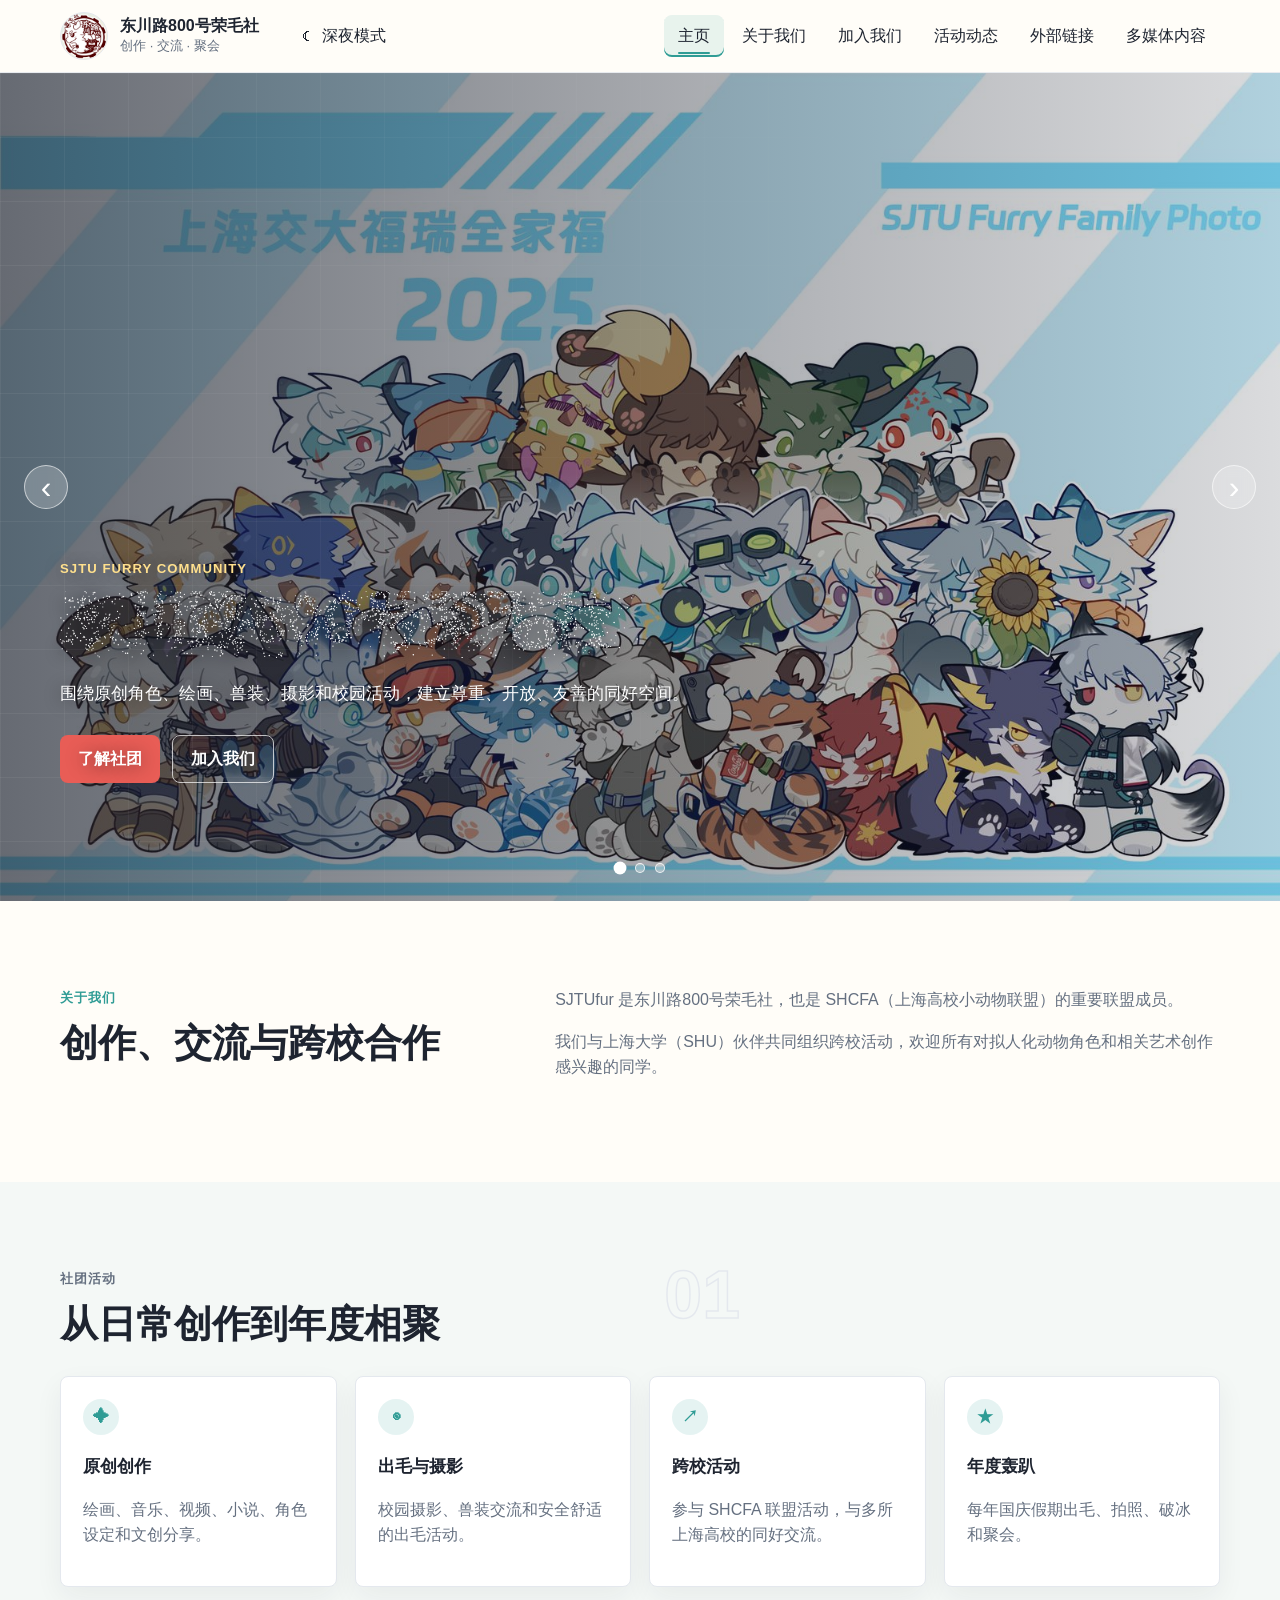
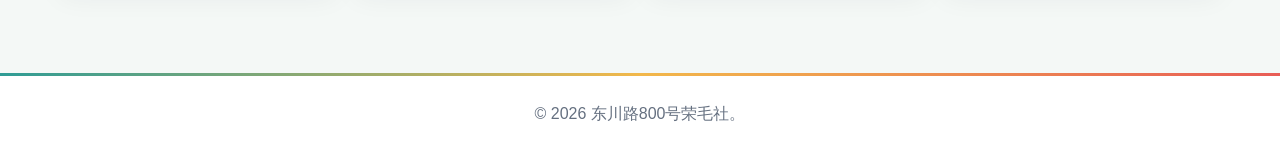
==== commit ddc64252: "视觉特效与内容更新：国庆荣兽聚活动、A/B 组动效、成员头像 - 首页 hero 标题白粒子 steering 弧线汇聚，落定后实线白字接管 - 吉祥物页聚光灯揭示、外链页星座连线图、相册页墨水涟漪 " ====
--- a/index.html
+++ b/index.html
@@ -1,4 +1,4 @@
-﻿<!doctype html>
+<!doctype html>
 <html lang="zh-CN">
   <head>
     <meta charset="utf-8" />
@@ -62,7 +62,7 @@
         </div>
         <div class="hero-copy">
           <p class="eyebrow">SJTU FURRY COMMUNITY</p>
-          <h1>东川路800号荣毛社</h1>
+          <h1 class="hero-title">东川路800号荣毛社</h1>
           <p>
             围绕原创角色、绘画、兽装、摄影和校园活动，建立尊重、开放、友善的同好空间。
           </p>
@@ -92,6 +92,7 @@
       <section class="section band">
         <div class="section-inner">
           <div class="section-heading">
+            <span class="section-index" aria-hidden="true">01</span>
             <p class="eyebrow">社团活动</p>
             <h2>从日常创作到年度相聚</h2>
           </div>
@@ -122,6 +123,7 @@
     </main>
     <footer class="footer"><p>© 2026 东川路800号荣毛社。</p></footer>
     <script src="nav.js?v=20261010"></script>
+    <script src="assets/fx-title-particles.js?v=20261010"></script>
     <script src="script.js"></script>
   </body>
 </html>
--- a/styles.css
+++ b/styles.css
@@ -28,7 +28,7 @@
 
   --card-shadow: 0 10px 28px rgba(30, 36, 48, 0.06);
 
-  --hero-overlay: linear-gradient(90deg, rgba(30, 36, 48, 0.64), rgba(30, 36, 48, 0.22) 54%, rgba(30, 36, 48, 0.08));
+  --hero-overlay: linear-gradient(90deg, rgba(30, 36, 48, 0.68), rgba(30, 36, 48, 0.38) 54%, rgba(30, 36, 48, 0.16));
 
   --radius: 8px;
 
@@ -68,7 +68,7 @@
 
   --card-shadow: 0 10px 28px rgba(0, 0, 0, 0.24);
 
-  --hero-overlay: linear-gradient(90deg, rgba(10, 13, 18, 0.76), rgba(10, 13, 18, 0.34) 54%, rgba(10, 13, 18, 0.14));
+  --hero-overlay: linear-gradient(90deg, rgba(10, 13, 18, 0.78), rgba(10, 13, 18, 0.48) 54%, rgba(10, 13, 18, 0.2));
 
   color-scheme: dark;
 
@@ -1881,13 +1881,21 @@
 
   .nav-menu a,
 
-  .nav-menu button,
+  .nav-menu button {
+
+    width: 100%;
+
+    justify-content: space-between;
+
+  }
+
+
+
+  /* 主题切换按钮保持页头行内紧凑，不参与菜单全宽（修复 560–900px 重叠） */
 
   .theme-toggle {
 
-    width: 100%;
-
-    justify-content: space-between;
+    flex: 0 0 auto;
 
   }
 
@@ -2733,3 +2741,250 @@
     padding: 8px 10px;
   }
 }
+
+
+/* ============================================================
+
+   AstraWeb 视觉借鉴（2026-10，审定后执行）
+
+   A1 导航下划线扫入 / A2 hero 网格纹理 / A3 区块描边序号
+   / A4 选中高亮 / A5 聚光灯揭示 / B1 友盟星图
+   / B2 墨水涟漪 / B3 hero 标题粒子
+
+   原则：全部颜色取自 :root 变量，深夜模式自动适配；
+   prefers-reduced-motion 用户自动降级为静态或无效果。
+
+   ============================================================ */
+
+/* ---- A1 导航下划线扫入（借鉴 AstraWeb nav a::after scaleX） ---- */
+
+.nav-menu > li > a,
+.nav-menu > li > button {
+  position: relative;
+}
+
+.nav-menu > li > a::after,
+.nav-menu > li > button::after {
+  content: "";
+  position: absolute;
+  left: 14px;
+  right: 14px;
+  bottom: 3px;
+  height: 2px;
+  border-radius: 1px;
+  background: var(--teal);
+  transform: scaleX(0);
+  transform-origin: left center;
+  transition: transform 0.22s ease;
+  pointer-events: none;
+}
+
+.submenu a::after {
+  left: 10px;
+  right: 10px;
+}
+
+.nav-menu > li > a:hover::after,
+.nav-menu > li > button:hover::after,
+.nav-menu > li > a:focus-visible::after,
+.nav-menu > li > button:focus-visible::after,
+.nav-menu > li > a.is-current::after,
+.nav-menu > li > button.is-current::after {
+  transform: scaleX(1);
+}
+
+@media (prefers-reduced-motion: reduce) {
+  .nav-menu > li > a::after,
+  .nav-menu > li > button::after {
+    transition: none;
+  }
+}
+
+/* ---- A2 首页 hero 网格纹理（借鉴 AstraWeb .hero-grid） ---- */
+
+.hero::after {
+  content: "";
+  position: absolute;
+  inset: 0;
+  z-index: 1;
+  pointer-events: none;
+  background-image:
+    linear-gradient(rgba(255, 255, 255, 0.055) 1px, transparent 1px),
+    linear-gradient(90deg, rgba(255, 255, 255, 0.055) 1px, transparent 1px);
+  background-size: 64px 64px;
+  -webkit-mask-image: linear-gradient(90deg, #000 0%, transparent 78%);
+  mask-image: linear-gradient(90deg, #000 0%, transparent 78%);
+}
+
+.hero-copy {
+  position: relative;
+  z-index: 2;
+}
+
+/* ---- A3 区块描边序号（借鉴 AstraWeb .outline-number） ---- */
+
+.section-heading {
+  position: relative;
+}
+
+.section-index {
+  position: absolute;
+  top: -8px;
+  right: 0;
+  font-size: clamp(44px, 6vw, 68px);
+  font-weight: 800;
+  line-height: 1;
+  color: transparent;
+  -webkit-text-stroke: 1.5px var(--line);
+  pointer-events: none;
+  user-select: none;
+}
+
+@supports not (-webkit-text-stroke: 1px black) {
+  .section-index {
+    color: var(--line);
+  }
+}
+
+@media (max-width: 640px) {
+  .section-index {
+    display: none;
+  }
+}
+
+/* ---- A4 选中文字品牌色高亮 ---- */
+
+::selection {
+  background: rgba(47, 156, 149, 0.22);
+}
+
+/* ---- A5 聚光灯揭示（借鉴 AstraWeb character-portrait-reveal） ---- */
+
+.spotlight-wrap {
+  position: relative;
+  overflow: hidden;
+  border-radius: var(--radius);
+}
+
+.spotlight-wrap canvas {
+  position: absolute;
+  inset: 0;
+  width: 100%;
+  height: 100%;
+  display: block;
+  touch-action: pan-y;
+  cursor: crosshair;
+}
+
+.spotlight-hint {
+  position: absolute;
+  left: 12px;
+  bottom: 12px;
+  padding: 4px 12px;
+  border-radius: 999px;
+  font-size: 12px;
+  letter-spacing: 0.05em;
+  background: rgba(17, 20, 24, 0.55);
+  color: #edf2f7;
+  pointer-events: none;
+  transition: opacity 0.6s ease;
+}
+
+.spotlight-hint[data-faded="true"] {
+  opacity: 0;
+}
+
+/* ---- B1 友盟星图（借鉴 AstraWeb friends-galaxy / star-constellation） ---- */
+
+.galaxy-panel {
+  position: relative;
+  overflow: hidden;
+  border-radius: var(--radius);
+  background: #0b1220;
+  border: 1px solid var(--line);
+}
+
+.galaxy-panel canvas {
+  display: block;
+  width: 100%;
+  height: 440px;
+}
+
+.galaxy-caption {
+  position: absolute;
+  left: 16px;
+  bottom: 12px;
+  margin: 0;
+  font-size: 12px;
+  letter-spacing: 0.08em;
+  color: rgba(237, 242, 247, 0.55);
+  pointer-events: none;
+}
+
+@media (max-width: 640px) {
+  .galaxy-panel canvas {
+    height: 330px;
+  }
+}
+
+/* ---- B2 图库墨水涟漪（借鉴 AstraWeb ripple-image / ink-ripple-mask） ---- */
+
+.media-item {
+  position: relative;
+  overflow: hidden;
+}
+
+.ink-ripple {
+  position: absolute;
+  width: 28px;
+  height: 28px;
+  margin: -14px 0 0 -14px;
+  border-radius: 50%;
+  pointer-events: none;
+  background: radial-gradient(circle, rgba(47, 156, 149, 0.5) 0%, rgba(47, 156, 149, 0.16) 42%, transparent 70%);
+  animation: ink-ripple 0.9s ease-out forwards;
+}
+
+@keyframes ink-ripple {
+  from {
+    transform: scale(0);
+    opacity: 1;
+  }
+  to {
+    transform: scale(16);
+    opacity: 0;
+  }
+}
+
+@media (prefers-reduced-motion: reduce) {
+  .ink-ripple {
+    animation: none;
+    opacity: 0;
+  }
+}
+
+/* ---- B3 hero 标题粒子（借鉴 AstraWeb particle-field） ---- */
+
+.hero-title {
+  position: relative;
+  /* 限制标题宽度折成两行，留在 hero 遮罩的深色区域内保证可读 */
+  max-width: 9em;
+  /* 粒子汇聚完成后文字由透明过渡回实色 */
+  transition: color 0.7s ease;
+}
+
+.hero-title-canvas {
+  position: absolute;
+  left: 0;
+  top: 0;
+  width: 100%;
+  height: 100%;
+  z-index: 1;
+  pointer-events: none;
+  /* 实线化时画布整体淡出 */
+  transition: opacity 0.7s ease;
+}
+
+.hero-title.is-enhanced {
+  color: transparent;
+}
